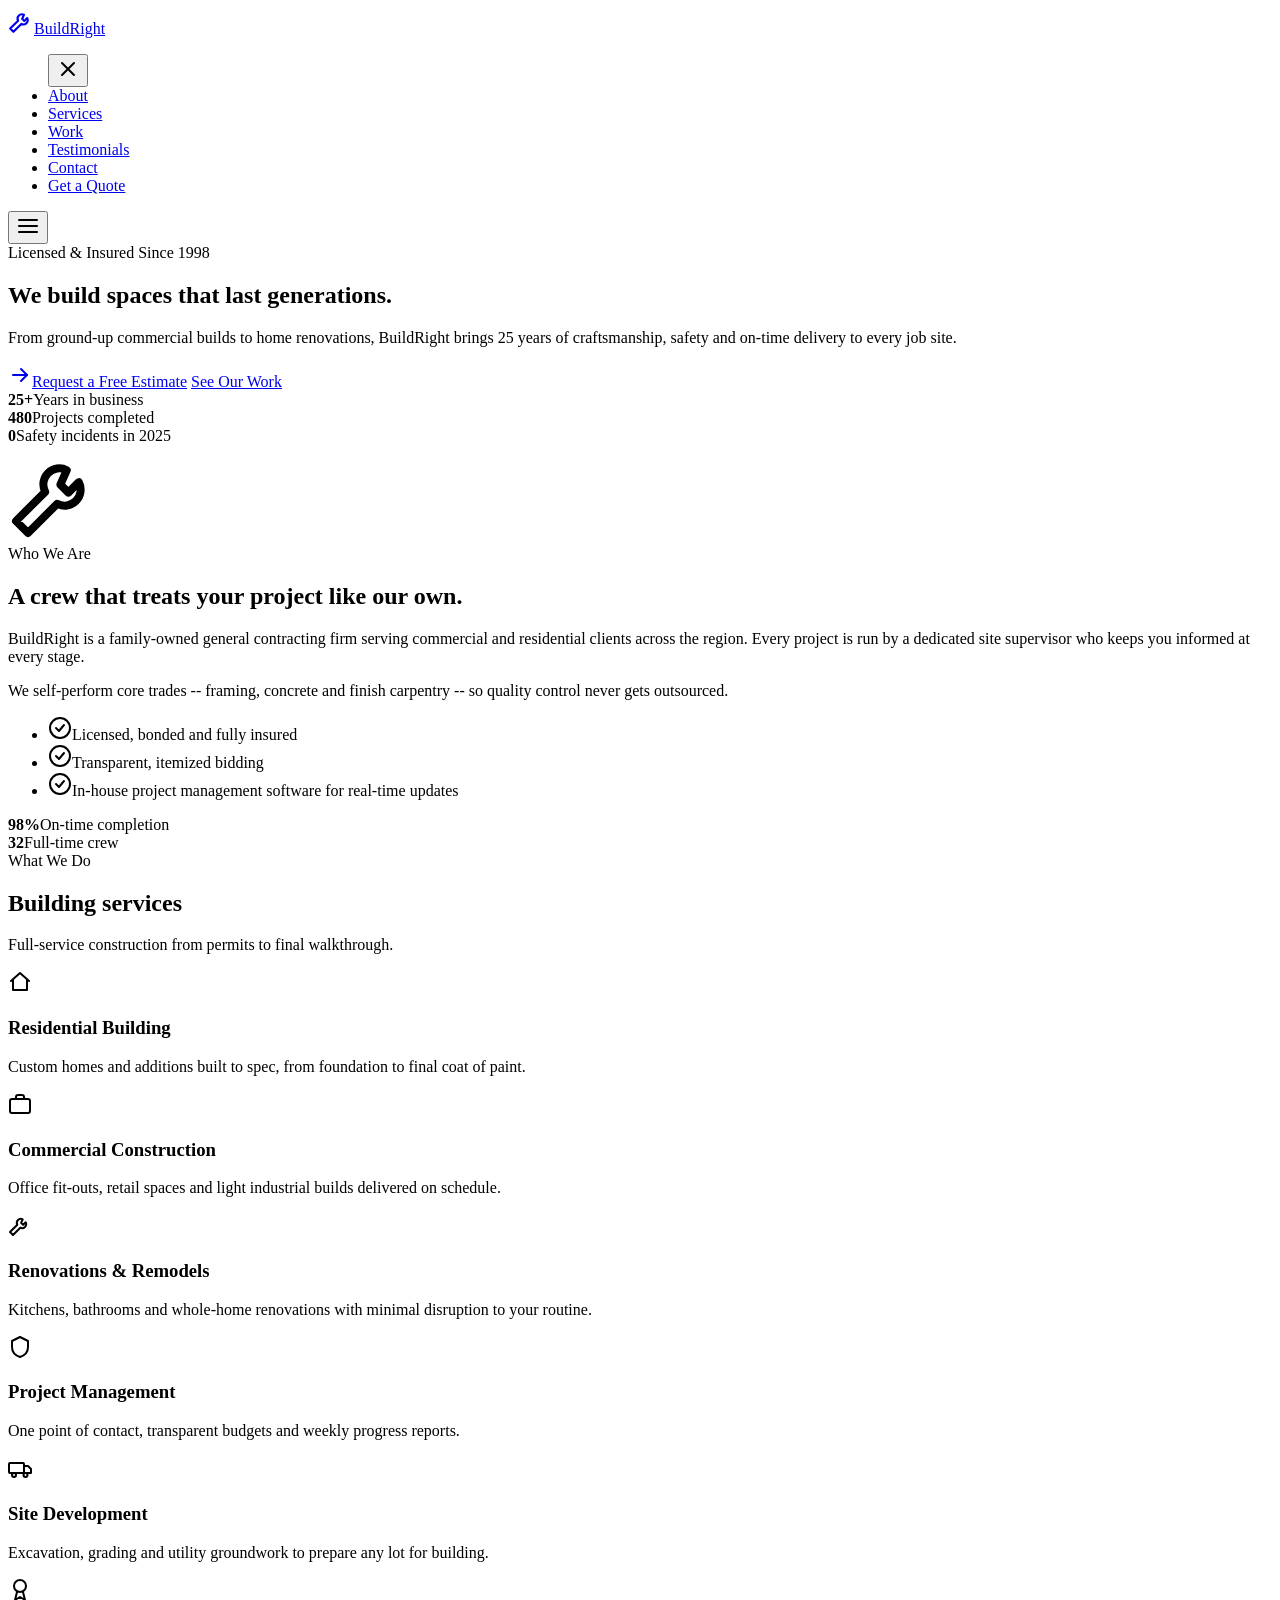
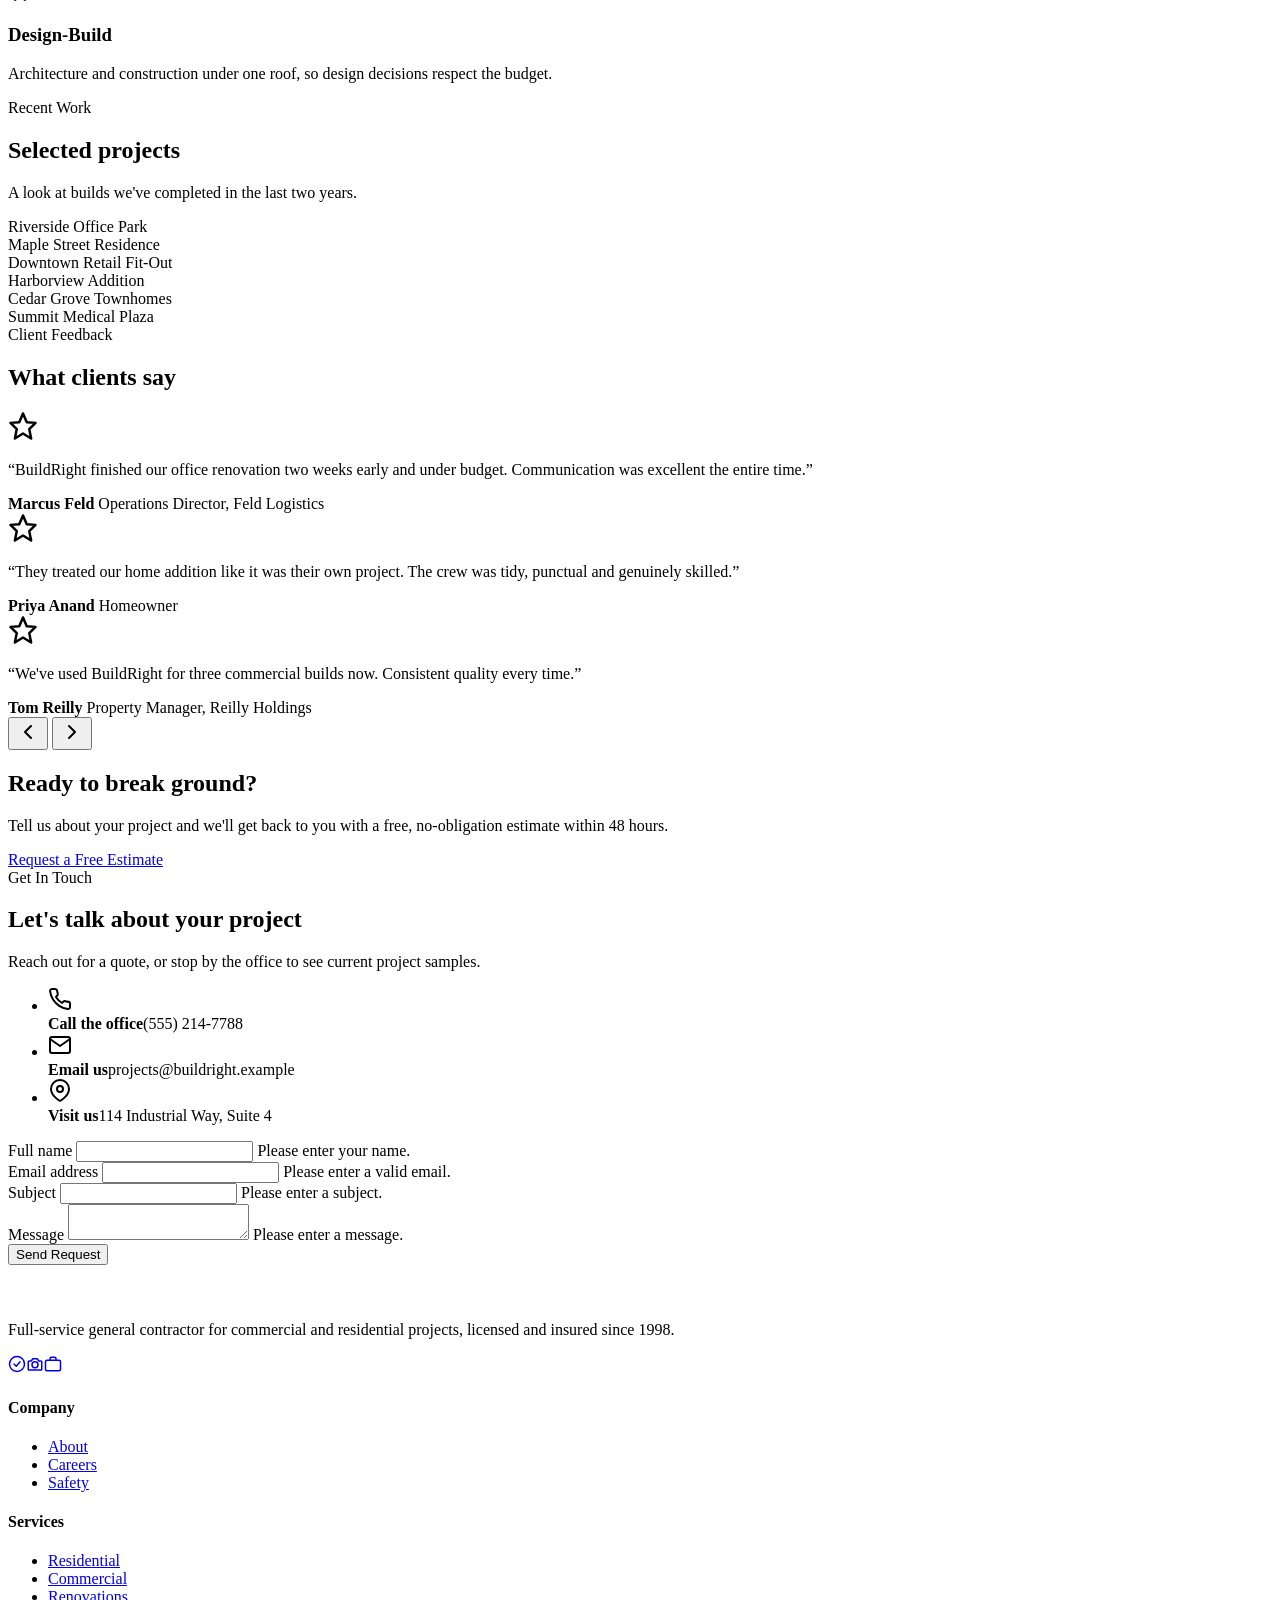
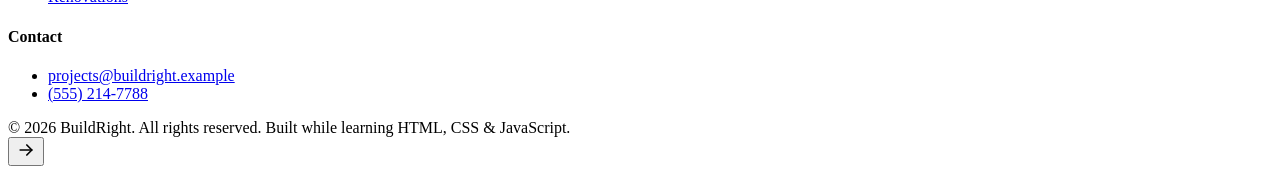
==== index.html @ 92d6da8b "my first commit" ====
<!DOCTYPE html>
<html lang="en">
<head>
<meta charset="UTF-8">
<meta name="viewport" content="width=device-width, initial-scale=1.0">
<title>BuildRight Construction -- Commercial & Residential Builders</title>
<meta name="description" content="BuildRight Construction delivers commercial, residential and renovation projects on time and on budget.">
<!-- The stylesheet is a separate file, linked here: -->
<link rel="stylesheet" href="css/style.css">
</head>
<body>

  <header class="site-header">
    <div class="container">
      <a href="#top" class="brand"><span class="brand-mark"><svg width="26" height="26" viewBox="0 0 24 24" fill="none" stroke="currentColor" stroke-width="2" stroke-linecap="round" stroke-linejoin="round"><path d="M14.7 6.3a4 4 0 00-5.4 5.4L2 19l3 3 7.3-7.3a4 4 0 005.4-5.4l-2.6 2.6-2-2z"></path></svg></span>BuildRight</a>
      <nav>
        <ul class="nav-links">
          <button class="nav-close" aria-label="Close menu"><svg width="24" height="24" viewBox="0 0 24 24" fill="none" stroke="currentColor" stroke-width="2" stroke-linecap="round" stroke-linejoin="round"><path d="M18 6L6 18"></path><path d="M6 6l12 12"></path></svg></button>
          <li><a href="#about">About</a></li><li><a href="#services">Services</a></li><li><a href="#gallery">Work</a></li><li><a href="#testimonials">Testimonials</a></li><li><a href="#contact">Contact</a></li>
          <li><a href="#contact" class="btn btn-primary">Get a Quote</a></li>
        </ul>
      </nav>
      <button class="nav-toggle" aria-label="Open menu"><svg width="24" height="24" viewBox="0 0 24 24" fill="none" stroke="currentColor" stroke-width="2" stroke-linecap="round" stroke-linejoin="round"><path d="M3 6h18"></path><path d="M3 12h18"></path><path d="M3 18h18"></path></svg></button>
    </div>
  </header>
  <section class="hero" id="top">
    <div class="container">
      <div class="hero-content reveal in-view">
        <span class="eyebrow">Licensed & Insured Since 1998</span>
        <h1>We build spaces that last generations.</h1>
        <p>From ground-up commercial builds to home renovations, BuildRight brings 25 years of craftsmanship, safety and on-time delivery to every job site.</p>
        <div class="hero-actions">
          <a href="#contact" class="btn btn-primary"><svg width="24" height="24" viewBox="0 0 24 24" fill="none" stroke="currentColor" stroke-width="2" stroke-linecap="round" stroke-linejoin="round"><path d="M5 12h14"></path><path d="M13 6l6 6-6 6"></path></svg>Request a Free Estimate</a>
          <a href="#services" class="btn btn-outline">See Our Work</a>
        </div>
        <div class="hero-stats"><div><strong>25+</strong><span>Years in business</span></div><div><strong>480</strong><span>Projects completed</span></div><div><strong>0</strong><span>Safety incidents in 2025</span></div></div>
      </div>
      <div class="hero-visual reveal in-view"><svg width="96" height="96" viewBox="0 0 24 24" fill="none" stroke="currentColor" stroke-width="2" stroke-linecap="round" stroke-linejoin="round"><path d="M14.7 6.3a4 4 0 00-5.4 5.4L2 19l3 3 7.3-7.3a4 4 0 005.4-5.4l-2.6 2.6-2-2z"></path></svg></div>
    </div>
  </section>
  <section class="about" id="about">
    <div class="container">
      <div class="about-visual reveal"><div></div><div></div><div></div><div></div></div>
      <div class="about-text reveal">
        <span class="eyebrow">Who We Are</span>
        <h2>A crew that treats your project like our own.</h2>
        <p>BuildRight is a family-owned general contracting firm serving commercial and residential clients across the region. Every project is run by a dedicated site supervisor who keeps you informed at every stage.</p>
        <p>We self-perform core trades -- framing, concrete and finish carpentry -- so quality control never gets outsourced.</p>
        <ul class="about-list"><li><svg width="24" height="24" viewBox="0 0 24 24" fill="none" stroke="currentColor" stroke-width="2" stroke-linecap="round" stroke-linejoin="round"><circle cx="12" cy="12" r="10"></circle><path d="M8 12l3 3 5-6"></path></svg><span>Licensed, bonded and fully insured</span></li><li><svg width="24" height="24" viewBox="0 0 24 24" fill="none" stroke="currentColor" stroke-width="2" stroke-linecap="round" stroke-linejoin="round"><circle cx="12" cy="12" r="10"></circle><path d="M8 12l3 3 5-6"></path></svg><span>Transparent, itemized bidding</span></li><li><svg width="24" height="24" viewBox="0 0 24 24" fill="none" stroke="currentColor" stroke-width="2" stroke-linecap="round" stroke-linejoin="round"><circle cx="12" cy="12" r="10"></circle><path d="M8 12l3 3 5-6"></path></svg><span>In-house project management software for real-time updates</span></li></ul>
        <div class="stat-row"><div><strong>98%</strong><span>On-time completion</span></div><div><strong>32</strong><span>Full-time crew</span></div></div>
      </div>
    </div>
  </section>
  <section class="services" id="services">
    <div class="container">
      <div class="section-head reveal">
        <span class="eyebrow">What We Do</span>
        <h2>Building services</h2>
        <p>Full-service construction from permits to final walkthrough.</p>
      </div>
      <div class="grid-3">
        <div class="card reveal">
          <div class="card-icon"><svg width="24" height="24" viewBox="0 0 24 24" fill="none" stroke="currentColor" stroke-width="2" stroke-linecap="round" stroke-linejoin="round"><path d="M3 11l9-8 9 8"></path><path d="M5 10v10h14V10"></path></svg></div>
          <h3>Residential Building</h3>
          <p>Custom homes and additions built to spec, from foundation to final coat of paint.</p>
        </div>
        <div class="card reveal">
          <div class="card-icon"><svg width="24" height="24" viewBox="0 0 24 24" fill="none" stroke="currentColor" stroke-width="2" stroke-linecap="round" stroke-linejoin="round"><rect x="2" y="7" width="20" height="14" rx="2"></rect><path d="M8 7V5a2 2 0 012-2h4a2 2 0 012 2v2"></path></svg></div>
          <h3>Commercial Construction</h3>
          <p>Office fit-outs, retail spaces and light industrial builds delivered on schedule.</p>
        </div>
        <div class="card reveal">
          <div class="card-icon"><svg width="24" height="24" viewBox="0 0 24 24" fill="none" stroke="currentColor" stroke-width="2" stroke-linecap="round" stroke-linejoin="round"><path d="M14.7 6.3a4 4 0 00-5.4 5.4L2 19l3 3 7.3-7.3a4 4 0 005.4-5.4l-2.6 2.6-2-2z"></path></svg></div>
          <h3>Renovations & Remodels</h3>
          <p>Kitchens, bathrooms and whole-home renovations with minimal disruption to your routine.</p>
        </div>
        <div class="card reveal">
          <div class="card-icon"><svg width="24" height="24" viewBox="0 0 24 24" fill="none" stroke="currentColor" stroke-width="2" stroke-linecap="round" stroke-linejoin="round"><path d="M12 2l8 4v6c0 5-3.5 8.5-8 10-4.5-1.5-8-5-8-10V6l8-4z"></path></svg></div>
          <h3>Project Management</h3>
          <p>One point of contact, transparent budgets and weekly progress reports.</p>
        </div>
        <div class="card reveal">
          <div class="card-icon"><svg width="24" height="24" viewBox="0 0 24 24" fill="none" stroke="currentColor" stroke-width="2" stroke-linecap="round" stroke-linejoin="round"><rect x="1" y="7" width="15" height="10" rx="1"></rect><path d="M16 10h4l3 3v4h-7z"></path><circle cx="6" cy="19" r="2"></circle><circle cx="17.5" cy="19" r="2"></circle></svg></div>
          <h3>Site Development</h3>
          <p>Excavation, grading and utility groundwork to prepare any lot for building.</p>
        </div>
        <div class="card reveal">
          <div class="card-icon"><svg width="24" height="24" viewBox="0 0 24 24" fill="none" stroke="currentColor" stroke-width="2" stroke-linecap="round" stroke-linejoin="round"><circle cx="12" cy="8" r="6"></circle><path d="M9 14l-2 8 5-3 5 3-2-8"></path></svg></div>
          <h3>Design-Build</h3>
          <p>Architecture and construction under one roof, so design decisions respect the budget.</p>
        </div></div>
    </div>
  </section>
  <section class="gallery" id="gallery">
    <div class="container">
      <div class="section-head reveal">
        <span class="eyebrow">Recent Work</span>
        <h2>Selected projects</h2>
        <p>A look at builds we've completed in the last two years.</p>
      </div>
      <div class="gallery-grid"><div class="gallery-item reveal"><span>Riverside Office Park</span></div><div class="gallery-item reveal"><span>Maple Street Residence</span></div><div class="gallery-item reveal"><span>Downtown Retail Fit-Out</span></div><div class="gallery-item reveal"><span>Harborview Addition</span></div><div class="gallery-item reveal"><span>Cedar Grove Townhomes</span></div><div class="gallery-item reveal"><span>Summit Medical Plaza</span></div></div>
    </div>
  </section>
  <section class="testimonials" id="testimonials">
    <div class="container">
      <div class="section-head reveal">
        <span class="eyebrow">Client Feedback</span>
        <h2>What clients say</h2>
        <p></p>
      </div>
      <div class="slider reveal">
        <div class="slider-track">
        <div class="slide active">
          <svg width="30" height="30" viewBox="0 0 24 24" fill="none" stroke="currentColor" stroke-width="2" stroke-linecap="round" stroke-linejoin="round"><polygon points="12 2 15 9 22 9.5 17 14.5 18.5 22 12 18 5.5 22 7 14.5 2 9.5 9 9 12 2"></polygon></svg>
          <p>&ldquo;BuildRight finished our office renovation two weeks early and under budget. Communication was excellent the entire time.&rdquo;</p>
          <strong>Marcus Feld</strong>
          <span>Operations Director, Feld Logistics</span>
        </div>
        <div class="slide">
          <svg width="30" height="30" viewBox="0 0 24 24" fill="none" stroke="currentColor" stroke-width="2" stroke-linecap="round" stroke-linejoin="round"><polygon points="12 2 15 9 22 9.5 17 14.5 18.5 22 12 18 5.5 22 7 14.5 2 9.5 9 9 12 2"></polygon></svg>
          <p>&ldquo;They treated our home addition like it was their own project. The crew was tidy, punctual and genuinely skilled.&rdquo;</p>
          <strong>Priya Anand</strong>
          <span>Homeowner</span>
        </div>
        <div class="slide">
          <svg width="30" height="30" viewBox="0 0 24 24" fill="none" stroke="currentColor" stroke-width="2" stroke-linecap="round" stroke-linejoin="round"><polygon points="12 2 15 9 22 9.5 17 14.5 18.5 22 12 18 5.5 22 7 14.5 2 9.5 9 9 12 2"></polygon></svg>
          <p>&ldquo;We've used BuildRight for three commercial builds now. Consistent quality every time.&rdquo;</p>
          <strong>Tom Reilly</strong>
          <span>Property Manager, Reilly Holdings</span>
        </div></div>
        <div class="slider-controls">
          <button class="slider-prev" aria-label="Previous testimonial"><svg width="24" height="24" viewBox="0 0 24 24" fill="none" stroke="currentColor" stroke-width="2" stroke-linecap="round" stroke-linejoin="round"><path d="M15 18l-6-6 6-6"></path></svg></button>
          <button class="slider-next" aria-label="Next testimonial"><svg width="24" height="24" viewBox="0 0 24 24" fill="none" stroke="currentColor" stroke-width="2" stroke-linecap="round" stroke-linejoin="round"><path d="M9 18l6-6-6-6"></path></svg></button>
        </div>
        <div class="slider-dots"><span class="active"></span><span class=""></span><span class=""></span></div>
      </div>
    </div>
  </section>
  <section>
    <div class="cta-banner reveal">
      <h2>Ready to break ground?</h2>
      <p>Tell us about your project and we'll get back to you with a free, no-obligation estimate within 48 hours.</p>
      <a href="#contact" class="btn btn-light">Request a Free Estimate</a>
    </div>
  </section>
  <section class="contact" id="contact">
    <div class="container">
      <div class="contact-info reveal">
        <span class="eyebrow">Get In Touch</span>
        <h2>Let's talk about your project</h2>
        <p>Reach out for a quote, or stop by the office to see current project samples.</p>
        <ul class="contact-info-list">
        <li><div class="card-icon"><svg width="24" height="24" viewBox="0 0 24 24" fill="none" stroke="currentColor" stroke-width="2" stroke-linecap="round" stroke-linejoin="round"><path d="M22 16.9v3a2 2 0 01-2.2 2 19.8 19.8 0 01-8.6-3.1 19.5 19.5 0 01-6-6A19.8 19.8 0 012.1 4.2 2 2 0 014.1 2h3a2 2 0 012 1.7c.1.9.3 1.8.6 2.7a2 2 0 01-.4 2.1L8 9.9a16 16 0 006 6l1.5-1.3a2 2 0 012.1-.4c.9.3 1.8.5 2.7.6a2 2 0 011.7 2.1z"></path></svg></div><div><strong>Call the office</strong><span>(555) 214-7788</span></div></li>
        <li><div class="card-icon"><svg width="24" height="24" viewBox="0 0 24 24" fill="none" stroke="currentColor" stroke-width="2" stroke-linecap="round" stroke-linejoin="round"><rect x="2" y="4" width="20" height="16" rx="2"></rect><path d="M22 6l-10 7L2 6"></path></svg></div><div><strong>Email us</strong><span>projects@buildright.example</span></div></li>
        <li><div class="card-icon"><svg width="24" height="24" viewBox="0 0 24 24" fill="none" stroke="currentColor" stroke-width="2" stroke-linecap="round" stroke-linejoin="round"><path d="M21 10c0 7-9 12-9 12s-9-5-9-12a9 9 0 1118 0z"></path><circle cx="12" cy="10" r="3"></circle></svg></div><div><strong>Visit us</strong><span>114 Industrial Way, Suite 4</span></div></li></ul>
      </div>
      <form class="contact-form reveal" novalidate>
        <div class="form-grid">
          <div class="form-row">
            <div class="field">
              <label for="name">Full name</label>
              <input type="text" id="name" name="name" required>
              <span class="error-msg">Please enter your name.</span>
            </div>
            <div class="field">
              <label for="email">Email address</label>
              <input type="email" id="email" name="email" required>
              <span class="error-msg">Please enter a valid email.</span>
            </div>
          </div>
          <div class="field">
            <label for="subject">Subject</label>
            <input type="text" id="subject" name="subject" required>
            <span class="error-msg">Please enter a subject.</span>
          </div>
          <div class="field">
            <label for="message">Message</label>
            <textarea id="message" name="message" required></textarea>
            <span class="error-msg">Please enter a message.</span>
          </div>
          <button type="submit" class="btn btn-primary">Send Request</button>
          <p class="form-status" role="status"></p>
        </div>
      </form>
    </div>
  </section>
  <footer>
    <div class="container">
      <div class="footer-grid">
        <div>
          <a href="#top" class="brand" style="color:#fff;margin-bottom:14px;display:flex"><svg width="24" height="24" viewBox="0 0 24 24" fill="none" stroke="currentColor" stroke-width="2" stroke-linecap="round" stroke-linejoin="round"><path d="M14.7 6.3a4 4 0 00-5.4 5.4L2 19l3 3 7.3-7.3a4 4 0 005.4-5.4l-2.6 2.6-2-2z"></path></svg>&nbsp;BuildRight</a>
          <p>Full-service general contractor for commercial and residential projects, licensed and insured since 1998.</p>
          <div class="social-row"><a href="#" aria-label="Facebook"><svg width="18" height="18" viewBox="0 0 24 24" fill="none" stroke="currentColor" stroke-width="2" stroke-linecap="round" stroke-linejoin="round"><circle cx="12" cy="12" r="10"></circle><path d="M8 12l3 3 5-6"></path></svg></a><a href="#" aria-label="Instagram"><svg width="18" height="18" viewBox="0 0 24 24" fill="none" stroke="currentColor" stroke-width="2" stroke-linecap="round" stroke-linejoin="round"><path d="M4 8h3l2-3h6l2 3h3a1 1 0 011 1v10a1 1 0 01-1 1H4a1 1 0 01-1-1V9a1 1 0 011-1z"></path><circle cx="12" cy="13" r="4"></circle></svg></a><a href="#" aria-label="LinkedIn"><svg width="18" height="18" viewBox="0 0 24 24" fill="none" stroke="currentColor" stroke-width="2" stroke-linecap="round" stroke-linejoin="round"><rect x="2" y="7" width="20" height="14" rx="2"></rect><path d="M8 7V5a2 2 0 012-2h4a2 2 0 012 2v2"></path></svg></a></div>
        </div>
        
      <div>
        <h4>Company</h4>
        <ul><li><a href="#">About</a></li><li><a href="#">Careers</a></li><li><a href="#">Safety</a></li></ul>
      </div>
      <div>
        <h4>Services</h4>
        <ul><li><a href="#">Residential</a></li><li><a href="#">Commercial</a></li><li><a href="#">Renovations</a></li></ul>
      </div>
      <div>
        <h4>Contact</h4>
        <ul><li><a href="#">projects@buildright.example</a></li><li><a href="#">(555) 214-7788</a></li></ul>
      </div>
      </div>
      <div class="footer-bottom">
        <span>&copy; <span class="current-year">2026</span> BuildRight. All rights reserved.</span>
        <span>Built while learning HTML, CSS &amp; JavaScript.</span>
      </div>
    </div>
  </footer>
  <button class="back-to-top" aria-label="Back to top"><svg width="20" height="20" viewBox="0 0 24 24" fill="none" stroke="currentColor" stroke-width="2" stroke-linecap="round" stroke-linejoin="round"><path d="M5 12h14"></path><path d="M13 6l6 6-6 6"></path></svg></button>

<!-- The script is a separate file too. "defer" = run after HTML parsing. -->
<script src="js/script.js" defer></script>
</body>
</html>
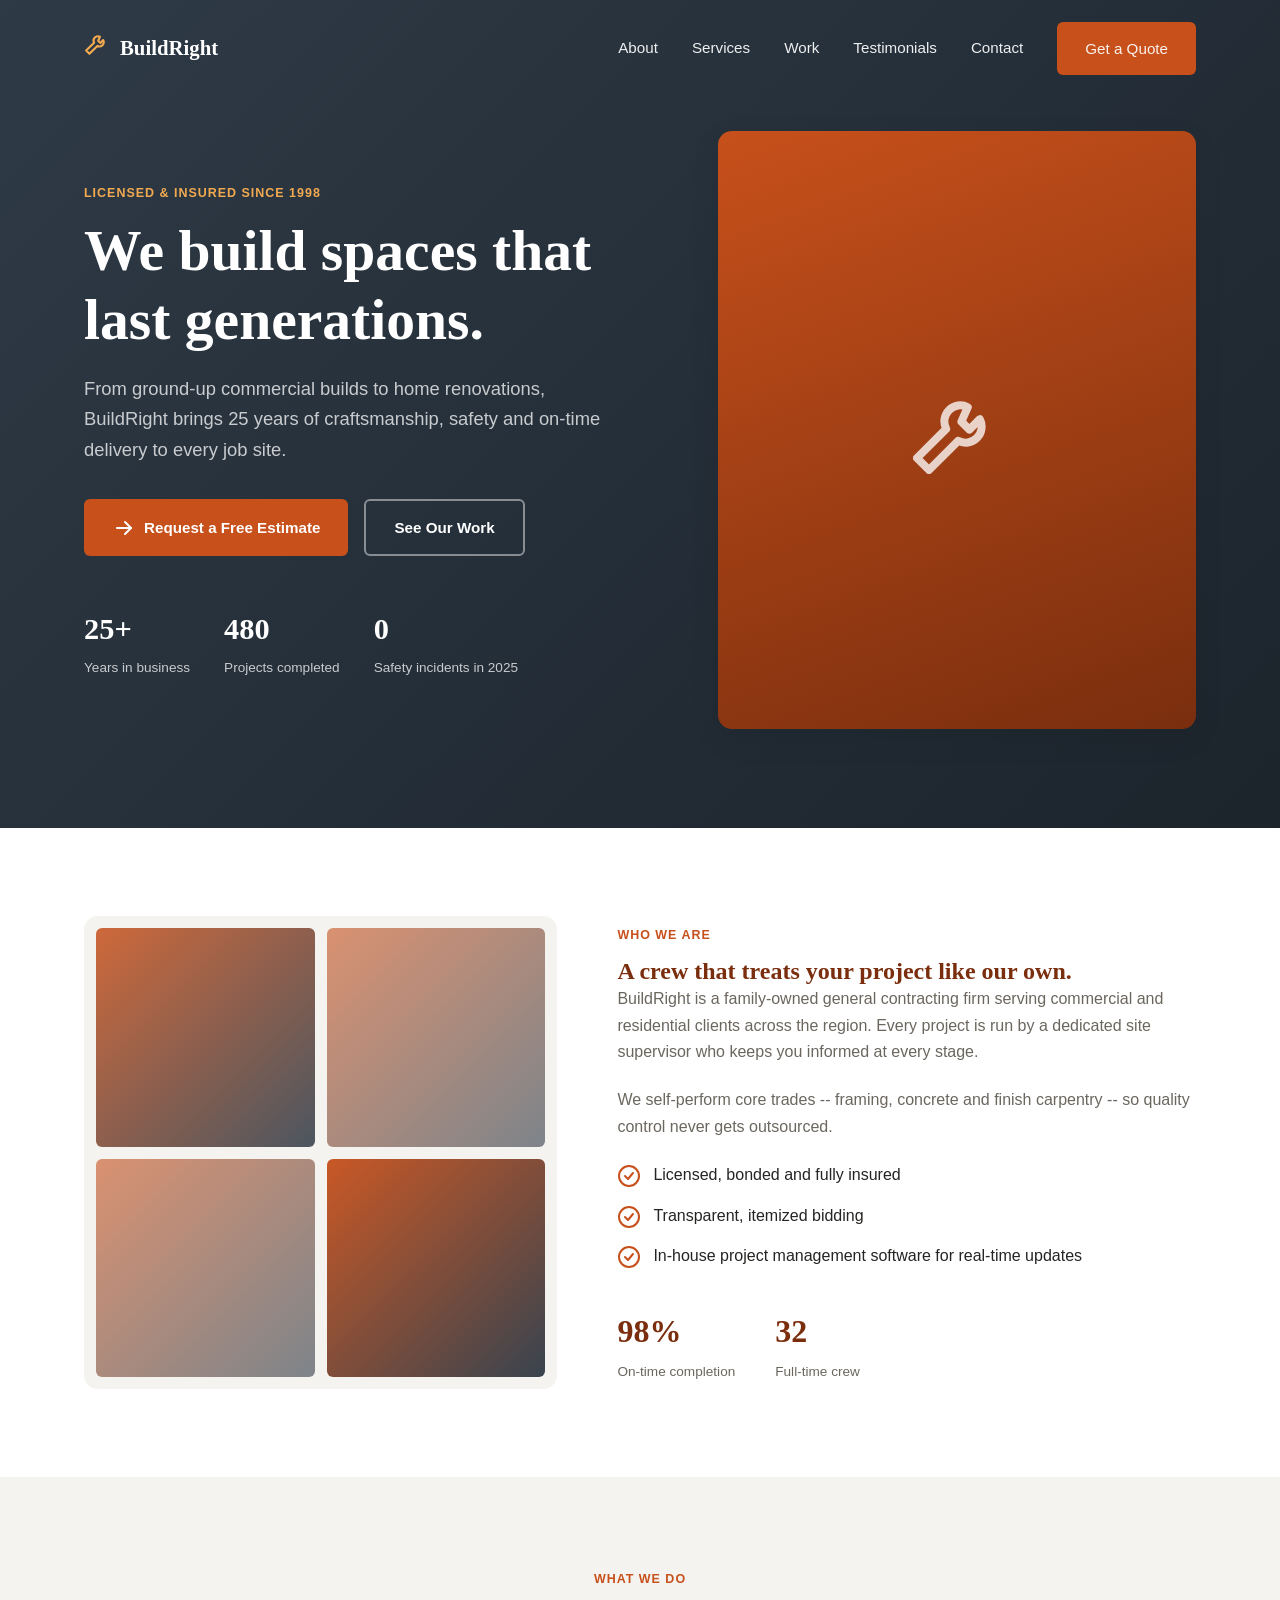
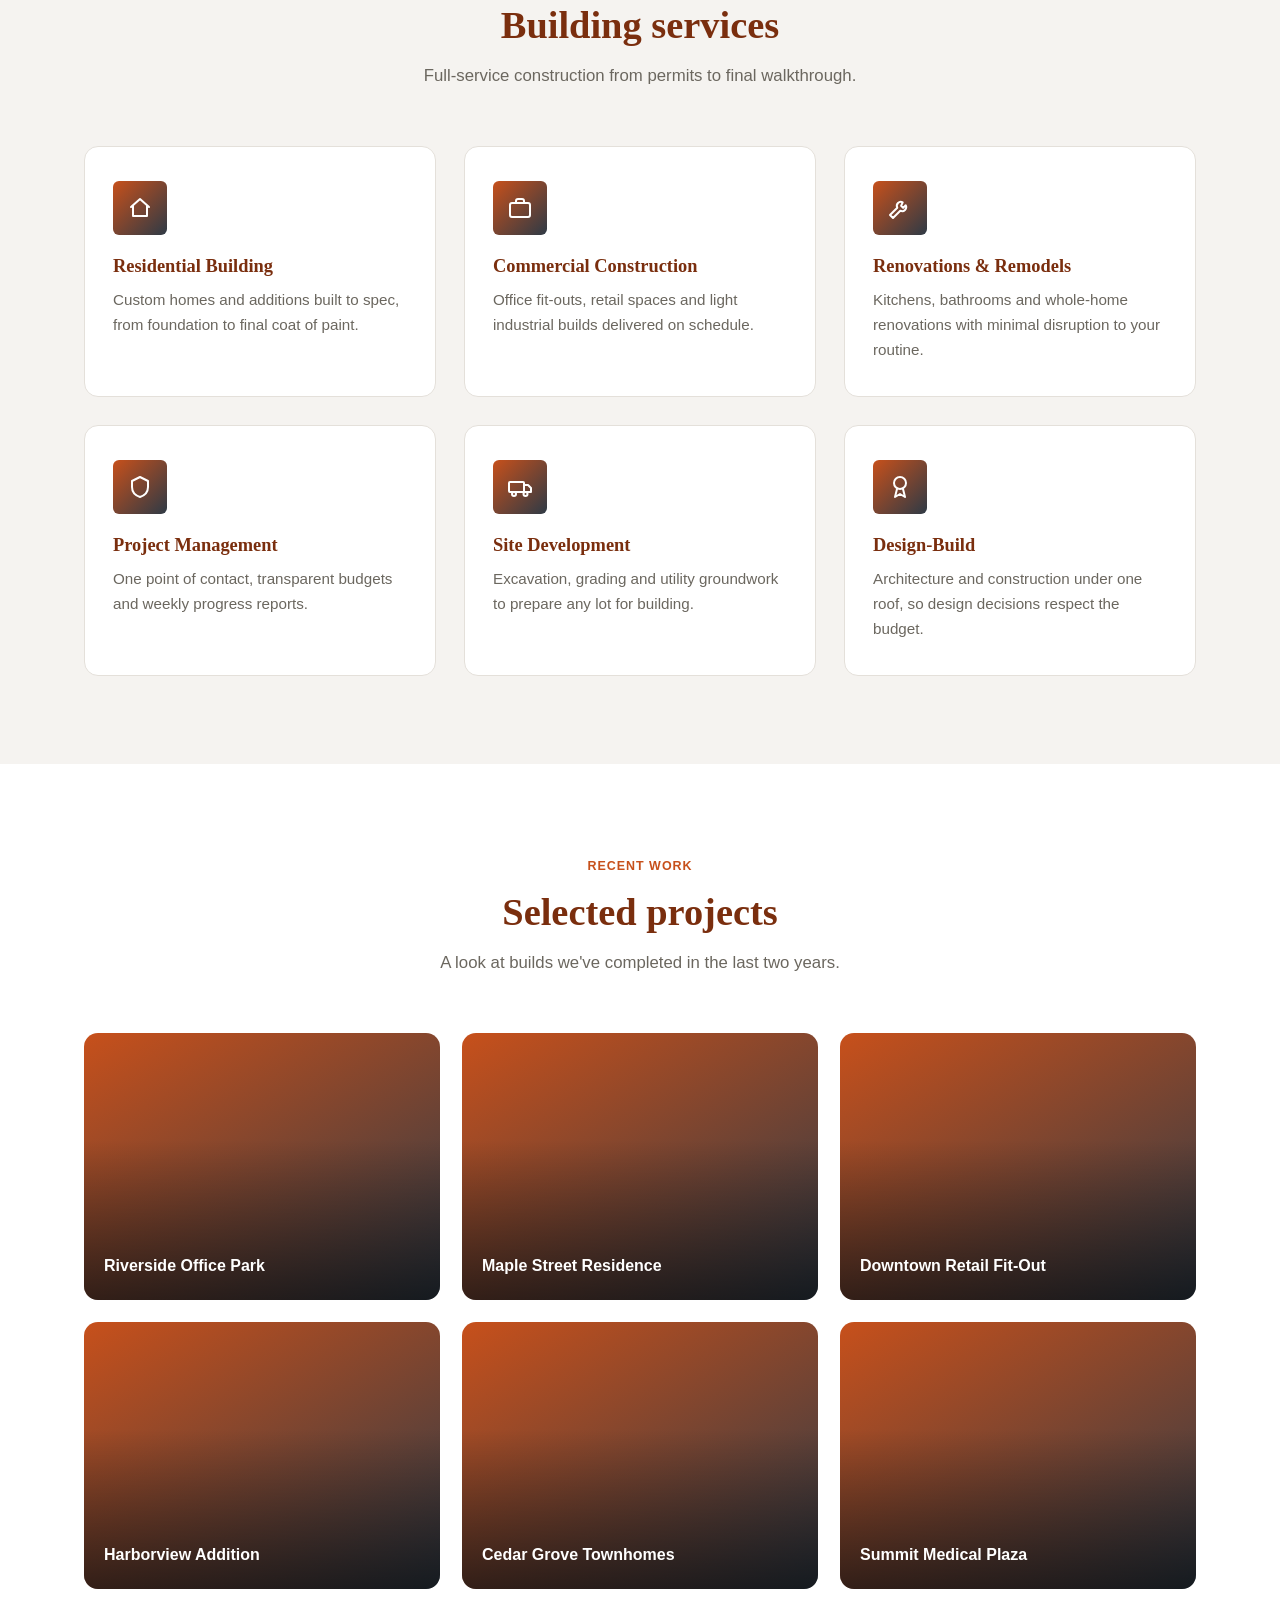
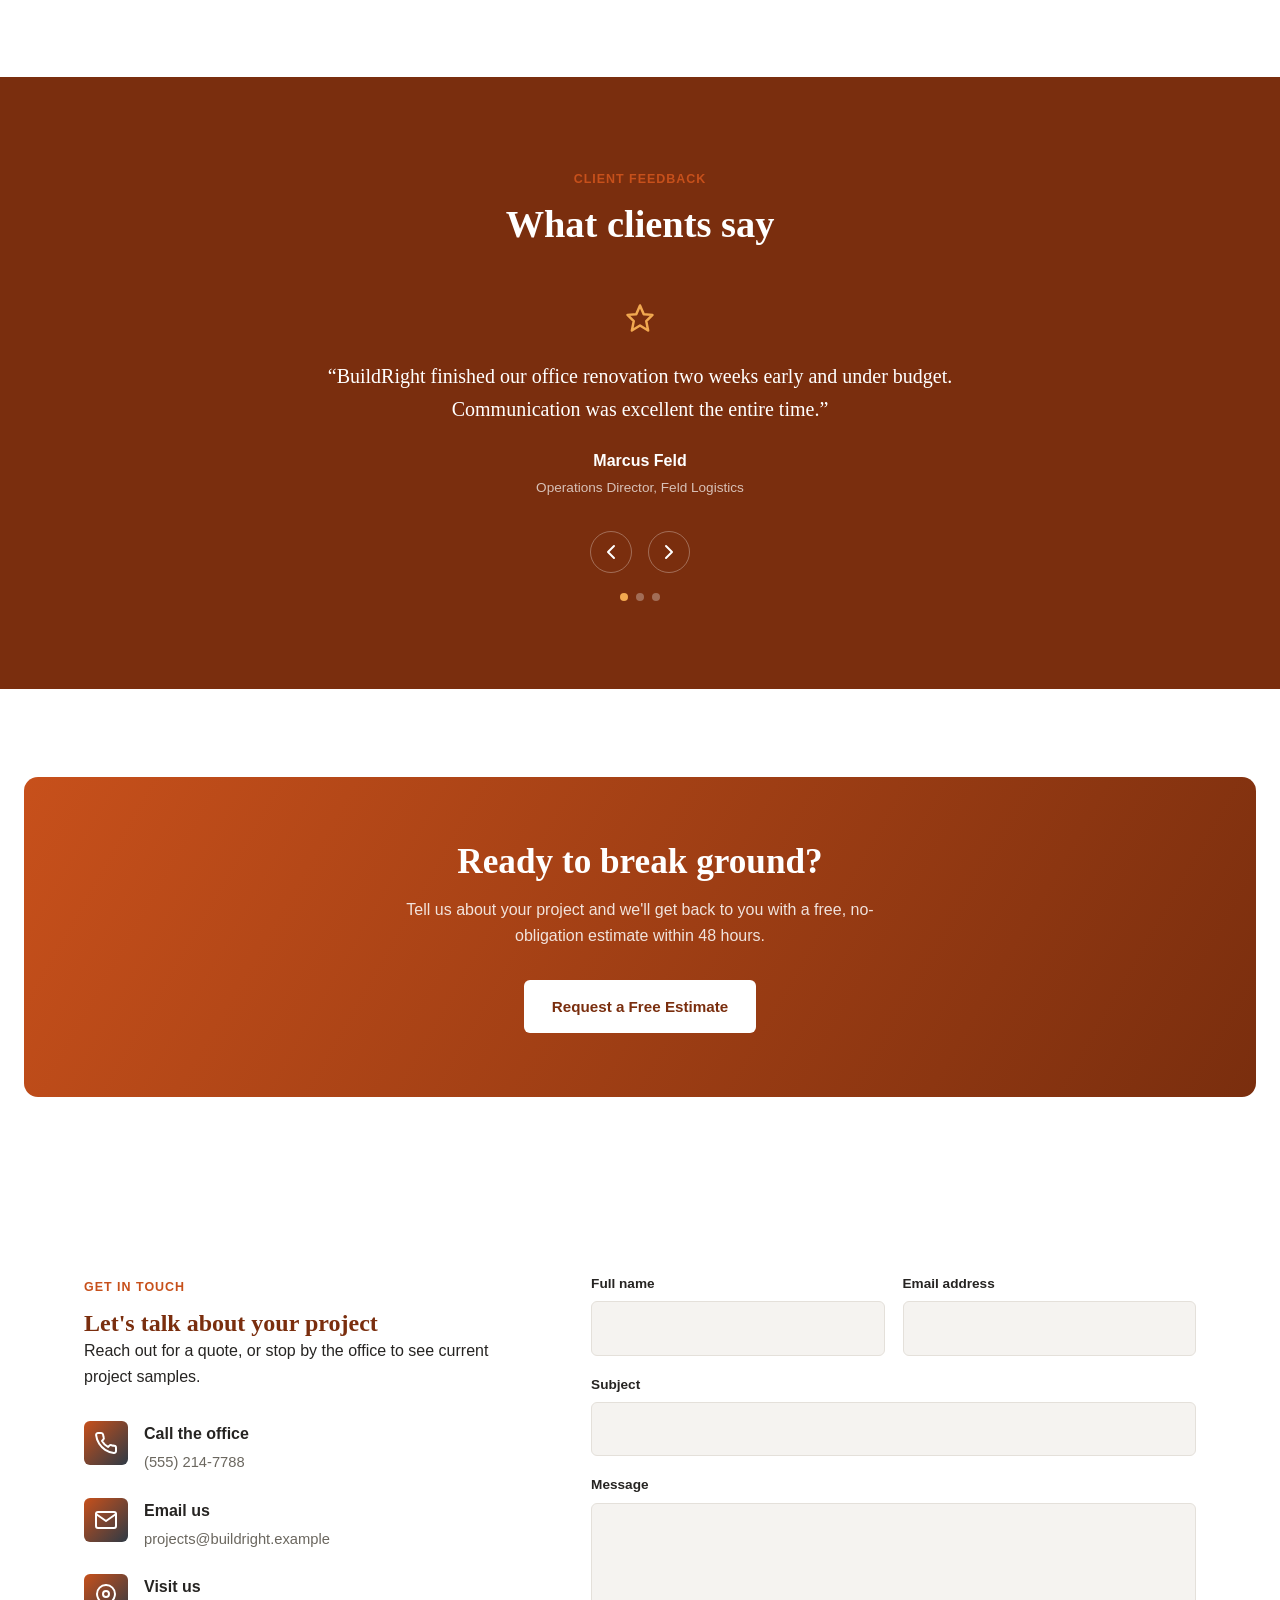
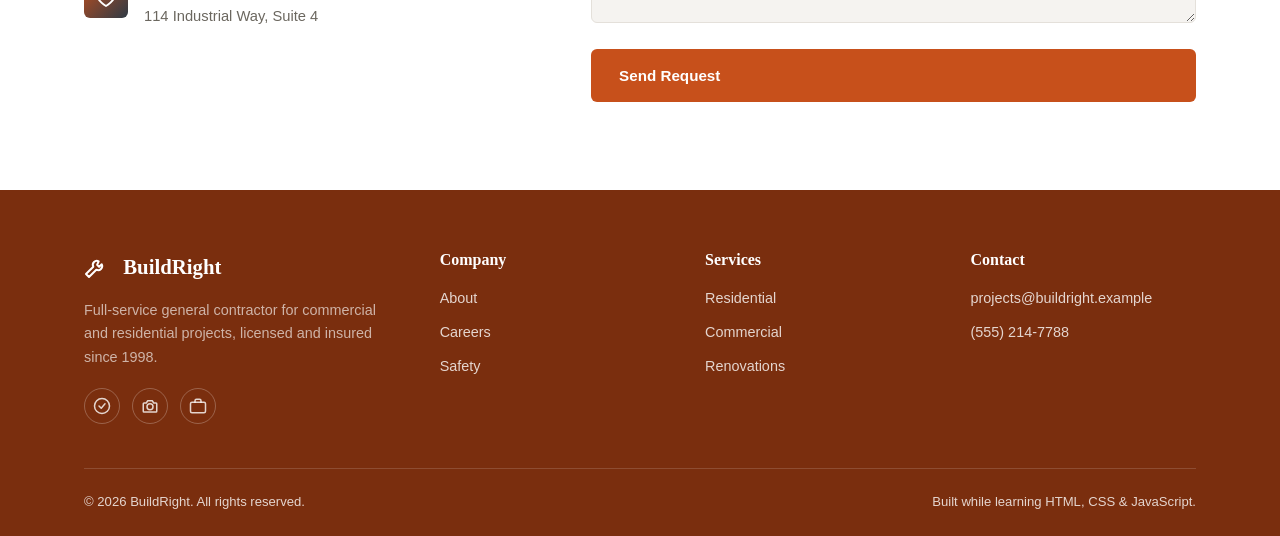
==== commit 80a70fd8: "update my .cssand .js and html files" ====
--- a/index.html
+++ b/index.html
@@ -6,7 +6,7 @@
 <title>BuildRight Construction -- Commercial & Residential Builders</title>
 <meta name="description" content="BuildRight Construction delivers commercial, residential and renovation projects on time and on budget.">
 <!-- The stylesheet is a separate file, linked here: -->
-<link rel="stylesheet" href="css/style.css">
+<link rel="stylesheet" href="style.css">
 </head>
 <body>
 
@@ -215,6 +215,6 @@
   <button class="back-to-top" aria-label="Back to top"><svg width="20" height="20" viewBox="0 0 24 24" fill="none" stroke="currentColor" stroke-width="2" stroke-linecap="round" stroke-linejoin="round"><path d="M5 12h14"></path><path d="M13 6l6 6-6 6"></path></svg></button>
 
 <!-- The script is a separate file too. "defer" = run after HTML parsing. -->
-<script src="js/script.js" defer></script>
+<script src="script.js"></script>
 </body>
 </html>
--- a/style.css
+++ b/style.css
@@ -0,0 +1,321 @@
+/* =========================================================
+   BuildRight Construction -- style.css
+   A single external stylesheet linked from index.html with:
+   <link rel="stylesheet" href="css/style.css">
+   ========================================================= */
+
+/* ---- 1. Design tokens (CSS custom properties) ---- */
+:root {
+  --primary: #C7501B;
+  --primary-dark: #7A2E0E;
+  --secondary: #2E3A46;
+  --accent: #F2A950;
+  --bg: #FFFFFF;
+  --bg-alt: #F5F3F0;
+  --text: #262422;
+  --text-light: #6b675f;
+  --border: #E4E0DA;
+  --radius: 6px;
+  --radius-lg: 14px;
+  --shadow: 0 10px 30px rgba(0,0,0,.08);
+  --heading-font: Georgia, 'Times New Roman', serif;
+  --body-font: -apple-system, 'Segoe UI', Helvetica, Arial, sans-serif;
+  --max-width: 1160px;
+}
+
+/* ---- 2. Reset ---- */
+*, *::before, *::after { box-sizing: border-box; margin: 0; padding: 0; }
+html { scroll-behavior: smooth; }
+body {
+  font-family: var(--body-font);
+  color: var(--text);
+  background: var(--bg);
+  line-height: 1.65;
+  -webkit-font-smoothing: antialiased;
+}
+img { max-width: 100%; display: block; }
+a { color: inherit; text-decoration: none; }
+ul { list-style: none; }
+button { font: inherit; cursor: pointer; border: none; background: none; }
+.container {
+  max-width: var(--max-width);
+  margin: 0 auto;
+  padding: 0 24px;
+}
+section { padding: 88px 0; }
+h1, h2, h3, h4 { font-family: var(--heading-font); font-weight: 700; line-height: 1.2; color: var(--primary-dark); }
+.eyebrow {
+  display: inline-block;
+  color: var(--primary);
+  font-weight: 600;
+  letter-spacing: .08em;
+  text-transform: uppercase;
+  font-size: .78rem;
+  margin-bottom: 12px;
+}
+.section-head { max-width: 640px; margin: 0 auto 56px; text-align: center; }
+.section-head h2 { font-size: clamp(1.8rem, 3vw, 2.5rem); margin-bottom: 14px; }
+.section-head p { color: var(--text-light); font-size: 1.05rem; }
+
+/* ---- 3. Buttons ---- */
+.btn {
+  display: inline-flex;
+  align-items: center;
+  gap: 8px;
+  padding: 14px 28px;
+  border-radius: var(--radius);
+  font-weight: 600;
+  font-size: .95rem;
+  transition: transform .15s ease, box-shadow .15s ease, background .15s ease;
+}
+.btn-primary { background: var(--primary); color: #fff; }
+.btn-primary:hover { background: var(--primary-dark); transform: translateY(-2px); box-shadow: var(--shadow); }
+.btn-outline { border: 2px solid var(--border); color: var(--text); }
+.btn-outline:hover { border-color: var(--primary); color: var(--primary); }
+.btn-light { background: #fff; color: var(--primary-dark); }
+.btn-light:hover { transform: translateY(-2px); box-shadow: var(--shadow); }
+
+/* ---- 4. Header / nav ---- */
+.site-header {
+  position: fixed;
+  top: 0; left: 0; right: 0;
+  z-index: 1000;
+  background: transparent;
+  transition: background .25s ease, box-shadow .25s ease, padding .25s ease;
+  padding: 22px 0;
+}
+.site-header.scrolled {
+  background: rgba(255,255,255,.96);
+  box-shadow: 0 2px 18px rgba(0,0,0,.08);
+  padding: 14px 0;
+  backdrop-filter: blur(6px);
+}
+.site-header .container { display: flex; align-items: center; justify-content: space-between; }
+.brand { display: flex; align-items: center; gap: 10px; font-family: var(--heading-font); font-weight: 700; font-size: 1.3rem; color: #fff; transition: color .25s ease; }
+.brand .brand-mark { color: var(--accent); }
+.nav-links { display: flex; gap: 34px; align-items: center; }
+.nav-links a { font-weight: 500; font-size: .95rem; position: relative; color: rgba(255,255,255,.92); transition: color .25s ease; }
+.nav-links a::after {
+  content: ""; position: absolute; left: 0; bottom: -6px; height: 2px; width: 0;
+  background: var(--accent); transition: width .2s ease;
+}
+.nav-links a:hover::after { width: 100%; }
+.nav-toggle { display: none; background: none; }
+.nav-toggle svg { color: #fff; transition: color .25s ease; }
+.nav-close { display: none; }
+
+/* Once the header has a solid background (scrolled past the hero),
+   switch nav text from light-on-dark to dark-on-light. */
+.site-header.scrolled .brand { color: var(--primary-dark); }
+.site-header.scrolled .nav-links a { color: var(--text); }
+.site-header.scrolled .nav-toggle svg { color: var(--primary-dark); }
+
+@media (max-width: 860px) {
+  .nav-links {
+    position: fixed; top: 0; right: 0; height: 100vh; width: min(320px, 80vw);
+    background: #fff; flex-direction: column; justify-content: center; align-items: flex-start;
+    padding: 40px; gap: 26px; box-shadow: -10px 0 40px rgba(0,0,0,.12);
+    transform: translateX(100%); transition: transform .3s ease;
+  }
+  /* The slide-out panel always has a white background, regardless of
+     scroll position, so its links must always be dark. */
+  .nav-links a, .site-header.scrolled .nav-links a { color: var(--text) !important; }
+  .nav-links.open { transform: translateX(0); }
+  .nav-toggle { display: block; z-index: 1100; }
+  .nav-close { display: block; position: absolute; top: 20px; right: 20px; color: var(--primary-dark); }
+}
+
+/* ---- 5. Hero ---- */
+.hero {
+  min-height: 92vh;
+  display: flex;
+  align-items: center;
+  padding-top: 120px;
+  background: linear-gradient(135deg,#2E3A46,#1c242c);
+  position: relative;
+  overflow: hidden;
+}
+.hero .container { position: relative; z-index: 2; display: grid; grid-template-columns: 1.1fr .9fr; gap: 50px; align-items: center; }
+.hero-content .eyebrow { color: #F2A950; }
+.hero-content h1 { font-size: clamp(2.4rem, 5vw, 3.6rem); color: #ffffff; margin-bottom: 20px; }
+.hero-content p { font-size: 1.15rem; color: rgba(255,255,255,.75); max-width: 520px; margin-bottom: 34px; }
+.hero-actions { display: flex; gap: 16px; flex-wrap: wrap; }
+/* The hero sits on a dark gradient, so its outline button needs light
+   text/border instead of the site's default dark outline-button style. */
+.hero .btn-outline { color: #ffffff; border-color: rgba(255,255,255,.45); }
+.hero .btn-outline:hover { border-color: #fff; color: #fff; background: rgba(255,255,255,.08); }
+.hero-stats { display: flex; gap: 34px; margin-top: 48px; flex-wrap: wrap; }
+.hero-stats div strong { display: block; font-family: var(--heading-font); font-size: 1.9rem; color: #ffffff; }
+.hero-stats div span { color: rgba(255,255,255,.75); font-size: .85rem; }
+.hero-visual {
+  aspect-ratio: 4/5; border-radius: var(--radius-lg);
+  background: linear-gradient(160deg,#C7501B,#7A2E0E);
+  display: flex; align-items: center; justify-content: center;
+  color: rgba(255,255,255,.85);
+  position: relative;
+  box-shadow: var(--shadow);
+}
+.hero-visual svg { width: 96px; height: 96px; opacity: .9; }
+@media (max-width: 860px) {
+  .hero .container { grid-template-columns: 1fr; text-align: center; }
+  .hero-content p { margin-left: auto; margin-right: auto; }
+  .hero-actions, .hero-stats { justify-content: center; }
+  .hero-visual { max-width: 380px; margin: 0 auto; }
+}
+
+/* ---- 6. About ---- */
+.about .container { display: grid; grid-template-columns: .9fr 1.1fr; gap: 60px; align-items: center; }
+.about-visual {
+  border-radius: var(--radius-lg);
+  aspect-ratio: 1/1;
+  background: var(--bg-alt);
+  display: grid; grid-template-columns: 1fr 1fr; gap: 12px; padding: 12px;
+}
+.about-visual div {
+  border-radius: var(--radius);
+  background: linear-gradient(135deg, var(--primary), var(--secondary));
+  opacity: .85;
+}
+.about-visual div:nth-child(2) { opacity: .6; }
+.about-visual div:nth-child(3) { opacity: .6; }
+.about-visual div:nth-child(4) { opacity: .95; }
+.about-text p { color: var(--text-light); margin-bottom: 22px; }
+.about-list { display: grid; gap: 14px; margin-bottom: 30px; }
+.about-list li { display: flex; align-items: flex-start; gap: 12px; font-weight: 500; }
+.about-list li svg { color: var(--primary); flex-shrink: 0; margin-top: 2px; }
+.stat-row { display: flex; gap: 40px; margin-top: 36px; flex-wrap: wrap; }
+.stat-row div strong { font-family: var(--heading-font); font-size: 2rem; color: var(--primary-dark); display: block; }
+.stat-row div span { color: var(--text-light); font-size: .85rem; }
+@media (max-width: 860px) { .about .container { grid-template-columns: 1fr; } }
+
+/* ---- 7. Services / cards grid ---- */
+.services { background: var(--bg-alt); }
+.grid-3 { display: grid; grid-template-columns: repeat(3, 1fr); gap: 28px; }
+.card {
+  background: #fff;
+  padding: 34px 28px;
+  border-radius: var(--radius-lg);
+  border: 1px solid var(--border);
+  transition: transform .2s ease, box-shadow .2s ease;
+}
+.card:hover { transform: translateY(-6px); box-shadow: var(--shadow); }
+.card-icon {
+  width: 54px; height: 54px; border-radius: var(--radius);
+  background: linear-gradient(135deg, var(--primary), var(--secondary));
+  color: #fff; display: flex; align-items: center; justify-content: center;
+  margin-bottom: 20px;
+}
+.card h3 { font-size: 1.15rem; margin-bottom: 10px; }
+.card p { color: var(--text-light); font-size: .95rem; }
+@media (max-width: 860px) { .grid-3 { grid-template-columns: 1fr; } }
+@media (min-width: 861px) and (max-width: 1080px) { .grid-3 { grid-template-columns: repeat(2, 1fr); } }
+
+/* ---- 8. Gallery ---- */
+.gallery-grid { display: grid; grid-template-columns: repeat(3, 1fr); gap: 22px; }
+.gallery-item {
+  aspect-ratio: 4/3; border-radius: var(--radius-lg); position: relative; overflow: hidden;
+  display: flex; align-items: flex-end; padding: 20px;
+  background: linear-gradient(150deg, var(--primary), var(--secondary));
+  color: #fff;
+}
+.gallery-item::before {
+  content: ""; position: absolute; inset: 0;
+  background: linear-gradient(0deg, rgba(0,0,0,.55), transparent 60%);
+}
+.gallery-item span { position: relative; font-weight: 600; }
+@media (max-width: 860px) { .gallery-grid { grid-template-columns: 1fr 1fr; } }
+@media (max-width: 560px) { .gallery-grid { grid-template-columns: 1fr; } }
+
+/* ---- 9. Testimonials (JS-driven slider) ---- */
+.testimonials { background: var(--primary-dark); color: #fff; }
+.testimonials .section-head h2, .testimonials .section-head p { color: #fff; }
+.testimonials .section-head p { opacity: .75; }
+.slider { max-width: 720px; margin: 0 auto; position: relative; text-align: center; min-height: 220px; }
+.slide { display: none; }
+.slide.active { display: block; animation: fade .4s ease; }
+@keyframes fade { from { opacity: 0; transform: translateY(8px);} to { opacity: 1; transform: translateY(0);} }
+.slide svg { color: var(--accent); margin-bottom: 18px; }
+.slide p { font-size: 1.25rem; margin-bottom: 22px; font-family: var(--heading-font); }
+.slide strong { display: block; }
+.slide span { opacity: .7; font-size: .85rem; }
+.slider-controls { display: flex; justify-content: center; gap: 16px; margin-top: 30px; }
+.slider-controls button {
+  width: 42px; height: 42px; border-radius: 50%; border: 1px solid rgba(255,255,255,.3);
+  color: #fff; display: flex; align-items: center; justify-content: center; transition: background .2s ease;
+}
+.slider-controls button:hover { background: rgba(255,255,255,.12); }
+.slider-dots { display: flex; justify-content: center; gap: 8px; margin-top: 20px; }
+.slider-dots span { width: 8px; height: 8px; border-radius: 50%; background: rgba(255,255,255,.3); transition: background .2s ease; }
+.slider-dots span.active { background: var(--accent); }
+
+/* ---- 10. CTA banner ---- */
+.cta-banner {
+  background: linear-gradient(120deg, var(--primary), var(--primary-dark));
+  color: #fff; text-align: center; border-radius: var(--radius-lg);
+  padding: 64px 32px; margin: 0 24px;
+}
+.cta-banner h2 { color: #fff; font-size: clamp(1.6rem, 3vw, 2.2rem); margin-bottom: 14px; }
+.cta-banner p { opacity: .85; max-width: 520px; margin: 0 auto 30px; }
+
+/* ---- 11. Contact ---- */
+.contact .container { display: grid; grid-template-columns: .85fr 1.15fr; gap: 60px; }
+.contact-info-list { display: grid; gap: 22px; margin-top: 30px; }
+.contact-info-list li { display: flex; gap: 16px; align-items: flex-start; }
+.contact-info-list .card-icon { width: 44px; height: 44px; flex-shrink: 0; margin-bottom: 0; }
+.contact-info-list strong { display: block; margin-bottom: 2px; }
+.contact-info-list span { color: var(--text-light); font-size: .92rem; }
+.form-grid { display: grid; gap: 18px; }
+.form-row { display: grid; grid-template-columns: 1fr 1fr; gap: 18px; }
+.field label { display: block; font-size: .85rem; font-weight: 600; margin-bottom: 6px; }
+.field input, .field textarea, .field select {
+  width: 100%; padding: 13px 14px; border-radius: var(--radius); border: 1px solid var(--border);
+  font: inherit; background: var(--bg-alt); transition: border-color .2s ease;
+}
+.field input:focus, .field textarea:focus, .field select:focus { outline: none; border-color: var(--primary); }
+.field textarea { resize: vertical; min-height: 120px; }
+.field.error input, .field.error textarea { border-color: #d9534f; }
+.field .error-msg { color: #d9534f; font-size: .78rem; margin-top: 5px; display: none; }
+.field.error .error-msg { display: block; }
+.form-status { margin-top: 16px; font-weight: 600; display: none; }
+.form-status.show { display: block; }
+.form-status.success { color: #1b8a5a; }
+@media (max-width: 860px) { .contact .container { grid-template-columns: 1fr; } .form-row { grid-template-columns: 1fr; } }
+
+/* ---- 12. Footer ---- */
+footer { background: var(--primary-dark); color: rgba(255,255,255,.8); padding: 60px 0 24px; }
+.footer-grid { display: grid; grid-template-columns: 1.4fr 1fr 1fr 1fr; gap: 40px; margin-bottom: 44px; }
+.footer-grid h4 { color: #fff; font-size: 1rem; margin-bottom: 18px; }
+.footer-grid p { font-size: .9rem; opacity: .8; }
+.footer-grid li { margin-bottom: 10px; font-size: .9rem; }
+.footer-grid a:hover { color: #fff; }
+.social-row { display: flex; gap: 12px; margin-top: 18px; }
+.social-row a {
+  width: 36px; height: 36px; border-radius: 50%; border: 1px solid rgba(255,255,255,.25);
+  display: flex; align-items: center; justify-content: center; transition: background .2s ease;
+}
+.social-row a:hover { background: rgba(255,255,255,.15); }
+.footer-bottom { border-top: 1px solid rgba(255,255,255,.15); padding-top: 22px; display: flex; justify-content: space-between; font-size: .82rem; flex-wrap: wrap; gap: 10px; }
+@media (max-width: 780px) { .footer-grid { grid-template-columns: 1fr 1fr; } }
+@media (max-width: 480px) { .footer-grid { grid-template-columns: 1fr; } }
+
+/* ---- 13. Back to top ---- */
+.back-to-top {
+  position: fixed; bottom: 26px; right: 26px; width: 46px; height: 46px; border-radius: 50%;
+  background: var(--primary); color: #fff; display: flex; align-items: center; justify-content: center;
+  box-shadow: var(--shadow); opacity: 0; visibility: hidden; transform: translateY(10px);
+  transition: all .25s ease; z-index: 900;
+}
+.back-to-top.show { opacity: 1; visibility: visible; transform: translateY(0); }
+.back-to-top:hover { background: var(--primary-dark); }
+.back-to-top svg { transform: rotate(-90deg); }
+
+/* ---- 14. Utility / reveal-on-scroll ----
+   IMPORTANT: .reveal elements are FULLY VISIBLE by default. This means
+   the page looks complete and correct even if JavaScript fails to load,
+   is blocked, or hasn't run yet. script.js opts elements into the
+   fade/slide-in effect at runtime by adding "js-anim" -- see section 6
+   of script.js. Never hide content by default and rely on JS to reveal
+   it; only progressively *enhance* content that is already visible. */
+.reveal { opacity: 1; transform: none; }
+.reveal.js-anim { opacity: 0; transform: translateY(18px); transition: opacity .6s ease, transform .6s ease; }
+.reveal.js-anim.in-view { opacity: 1; transform: translateY(0); }
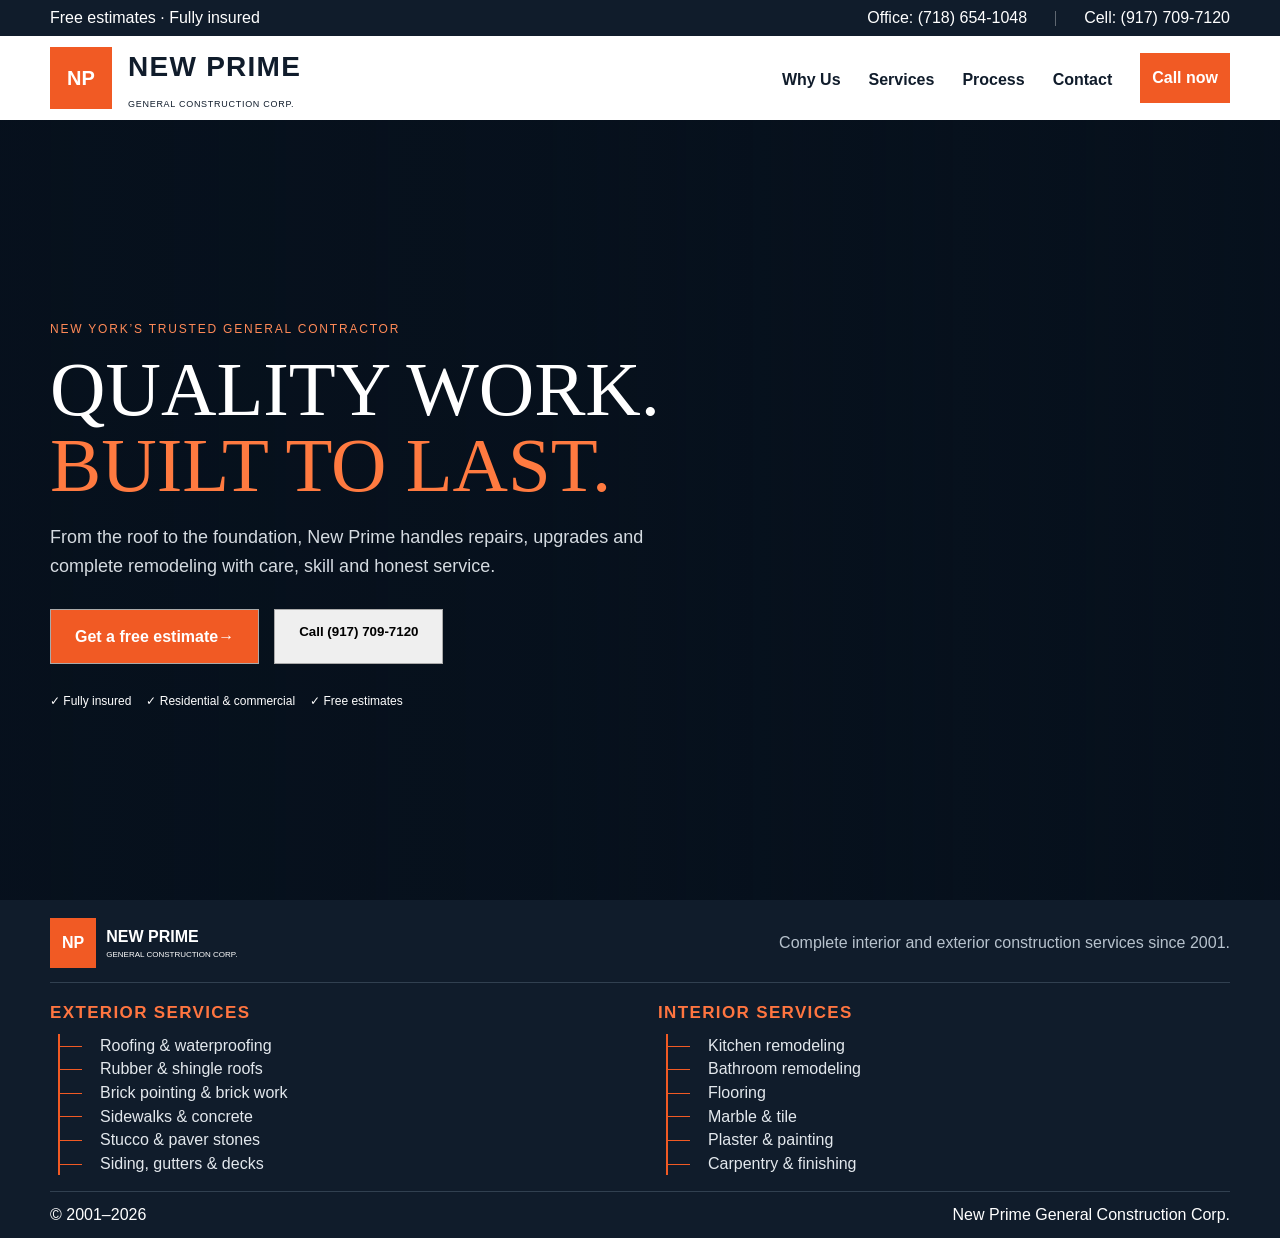
==== commit b070ce0d: "update template folder" ====
--- a/index.html
+++ b/index.html
@@ -1,220 +1,40 @@
-<!DOCTYPE html>
-<html lang="en">
-<head>
-<meta charset="UTF-8">
-<meta name="viewport" content="width=device-width, initial-scale=1.0">
-<title>BuildRight Construction -- Commercial & Residential Builders</title>
-<meta name="description" content="BuildRight Construction delivers commercial, residential and renovation projects on time and on budget.">
-<!-- The stylesheet is a separate file, linked here: -->
-<link rel="stylesheet" href="style.css">
-</head>
-<body>
-
-  <header class="site-header">
-    <div class="container">
-      <a href="#top" class="brand"><span class="brand-mark"><svg width="26" height="26" viewBox="0 0 24 24" fill="none" stroke="currentColor" stroke-width="2" stroke-linecap="round" stroke-linejoin="round"><path d="M14.7 6.3a4 4 0 00-5.4 5.4L2 19l3 3 7.3-7.3a4 4 0 005.4-5.4l-2.6 2.6-2-2z"></path></svg></span>BuildRight</a>
-      <nav>
-        <ul class="nav-links">
-          <button class="nav-close" aria-label="Close menu"><svg width="24" height="24" viewBox="0 0 24 24" fill="none" stroke="currentColor" stroke-width="2" stroke-linecap="round" stroke-linejoin="round"><path d="M18 6L6 18"></path><path d="M6 6l12 12"></path></svg></button>
-          <li><a href="#about">About</a></li><li><a href="#services">Services</a></li><li><a href="#gallery">Work</a></li><li><a href="#testimonials">Testimonials</a></li><li><a href="#contact">Contact</a></li>
-          <li><a href="#contact" class="btn btn-primary">Get a Quote</a></li>
-        </ul>
-      </nav>
-      <button class="nav-toggle" aria-label="Open menu"><svg width="24" height="24" viewBox="0 0 24 24" fill="none" stroke="currentColor" stroke-width="2" stroke-linecap="round" stroke-linejoin="round"><path d="M3 6h18"></path><path d="M3 12h18"></path><path d="M3 18h18"></path></svg></button>
-    </div>
-  </header>
-  <section class="hero" id="top">
-    <div class="container">
-      <div class="hero-content reveal in-view">
-        <span class="eyebrow">Licensed & Insured Since 1998</span>
-        <h1>We build spaces that last generations.</h1>
-        <p>From ground-up commercial builds to home renovations, BuildRight brings 25 years of craftsmanship, safety and on-time delivery to every job site.</p>
-        <div class="hero-actions">
-          <a href="#contact" class="btn btn-primary"><svg width="24" height="24" viewBox="0 0 24 24" fill="none" stroke="currentColor" stroke-width="2" stroke-linecap="round" stroke-linejoin="round"><path d="M5 12h14"></path><path d="M13 6l6 6-6 6"></path></svg>Request a Free Estimate</a>
-          <a href="#services" class="btn btn-outline">See Our Work</a>
-        </div>
-        <div class="hero-stats"><div><strong>25+</strong><span>Years in business</span></div><div><strong>480</strong><span>Projects completed</span></div><div><strong>0</strong><span>Safety incidents in 2025</span></div></div>
-      </div>
-      <div class="hero-visual reveal in-view"><svg width="96" height="96" viewBox="0 0 24 24" fill="none" stroke="currentColor" stroke-width="2" stroke-linecap="round" stroke-linejoin="round"><path d="M14.7 6.3a4 4 0 00-5.4 5.4L2 19l3 3 7.3-7.3a4 4 0 005.4-5.4l-2.6 2.6-2-2z"></path></svg></div>
-    </div>
-  </section>
-  <section class="about" id="about">
-    <div class="container">
-      <div class="about-visual reveal"><div></div><div></div><div></div><div></div></div>
-      <div class="about-text reveal">
-        <span class="eyebrow">Who We Are</span>
-        <h2>A crew that treats your project like our own.</h2>
-        <p>BuildRight is a family-owned general contracting firm serving commercial and residential clients across the region. Every project is run by a dedicated site supervisor who keeps you informed at every stage.</p>
-        <p>We self-perform core trades -- framing, concrete and finish carpentry -- so quality control never gets outsourced.</p>
-        <ul class="about-list"><li><svg width="24" height="24" viewBox="0 0 24 24" fill="none" stroke="currentColor" stroke-width="2" stroke-linecap="round" stroke-linejoin="round"><circle cx="12" cy="12" r="10"></circle><path d="M8 12l3 3 5-6"></path></svg><span>Licensed, bonded and fully insured</span></li><li><svg width="24" height="24" viewBox="0 0 24 24" fill="none" stroke="currentColor" stroke-width="2" stroke-linecap="round" stroke-linejoin="round"><circle cx="12" cy="12" r="10"></circle><path d="M8 12l3 3 5-6"></path></svg><span>Transparent, itemized bidding</span></li><li><svg width="24" height="24" viewBox="0 0 24 24" fill="none" stroke="currentColor" stroke-width="2" stroke-linecap="round" stroke-linejoin="round"><circle cx="12" cy="12" r="10"></circle><path d="M8 12l3 3 5-6"></path></svg><span>In-house project management software for real-time updates</span></li></ul>
-        <div class="stat-row"><div><strong>98%</strong><span>On-time completion</span></div><div><strong>32</strong><span>Full-time crew</span></div></div>
-      </div>
-    </div>
-  </section>
-  <section class="services" id="services">
-    <div class="container">
-      <div class="section-head reveal">
-        <span class="eyebrow">What We Do</span>
-        <h2>Building services</h2>
-        <p>Full-service construction from permits to final walkthrough.</p>
-      </div>
-      <div class="grid-3">
-        <div class="card reveal">
-          <div class="card-icon"><svg width="24" height="24" viewBox="0 0 24 24" fill="none" stroke="currentColor" stroke-width="2" stroke-linecap="round" stroke-linejoin="round"><path d="M3 11l9-8 9 8"></path><path d="M5 10v10h14V10"></path></svg></div>
-          <h3>Residential Building</h3>
-          <p>Custom homes and additions built to spec, from foundation to final coat of paint.</p>
-        </div>
-        <div class="card reveal">
-          <div class="card-icon"><svg width="24" height="24" viewBox="0 0 24 24" fill="none" stroke="currentColor" stroke-width="2" stroke-linecap="round" stroke-linejoin="round"><rect x="2" y="7" width="20" height="14" rx="2"></rect><path d="M8 7V5a2 2 0 012-2h4a2 2 0 012 2v2"></path></svg></div>
-          <h3>Commercial Construction</h3>
-          <p>Office fit-outs, retail spaces and light industrial builds delivered on schedule.</p>
-        </div>
-        <div class="card reveal">
-          <div class="card-icon"><svg width="24" height="24" viewBox="0 0 24 24" fill="none" stroke="currentColor" stroke-width="2" stroke-linecap="round" stroke-linejoin="round"><path d="M14.7 6.3a4 4 0 00-5.4 5.4L2 19l3 3 7.3-7.3a4 4 0 005.4-5.4l-2.6 2.6-2-2z"></path></svg></div>
-          <h3>Renovations & Remodels</h3>
-          <p>Kitchens, bathrooms and whole-home renovations with minimal disruption to your routine.</p>
-        </div>
-        <div class="card reveal">
-          <div class="card-icon"><svg width="24" height="24" viewBox="0 0 24 24" fill="none" stroke="currentColor" stroke-width="2" stroke-linecap="round" stroke-linejoin="round"><path d="M12 2l8 4v6c0 5-3.5 8.5-8 10-4.5-1.5-8-5-8-10V6l8-4z"></path></svg></div>
-          <h3>Project Management</h3>
-          <p>One point of contact, transparent budgets and weekly progress reports.</p>
-        </div>
-        <div class="card reveal">
-          <div class="card-icon"><svg width="24" height="24" viewBox="0 0 24 24" fill="none" stroke="currentColor" stroke-width="2" stroke-linecap="round" stroke-linejoin="round"><rect x="1" y="7" width="15" height="10" rx="1"></rect><path d="M16 10h4l3 3v4h-7z"></path><circle cx="6" cy="19" r="2"></circle><circle cx="17.5" cy="19" r="2"></circle></svg></div>
-          <h3>Site Development</h3>
-          <p>Excavation, grading and utility groundwork to prepare any lot for building.</p>
-        </div>
-        <div class="card reveal">
-          <div class="card-icon"><svg width="24" height="24" viewBox="0 0 24 24" fill="none" stroke="currentColor" stroke-width="2" stroke-linecap="round" stroke-linejoin="round"><circle cx="12" cy="8" r="6"></circle><path d="M9 14l-2 8 5-3 5 3-2-8"></path></svg></div>
-          <h3>Design-Build</h3>
-          <p>Architecture and construction under one roof, so design decisions respect the budget.</p>
-        </div></div>
-    </div>
-  </section>
-  <section class="gallery" id="gallery">
-    <div class="container">
-      <div class="section-head reveal">
-        <span class="eyebrow">Recent Work</span>
-        <h2>Selected projects</h2>
-        <p>A look at builds we've completed in the last two years.</p>
-      </div>
-      <div class="gallery-grid"><div class="gallery-item reveal"><span>Riverside Office Park</span></div><div class="gallery-item reveal"><span>Maple Street Residence</span></div><div class="gallery-item reveal"><span>Downtown Retail Fit-Out</span></div><div class="gallery-item reveal"><span>Harborview Addition</span></div><div class="gallery-item reveal"><span>Cedar Grove Townhomes</span></div><div class="gallery-item reveal"><span>Summit Medical Plaza</span></div></div>
-    </div>
-  </section>
-  <section class="testimonials" id="testimonials">
-    <div class="container">
-      <div class="section-head reveal">
-        <span class="eyebrow">Client Feedback</span>
-        <h2>What clients say</h2>
-        <p></p>
-      </div>
-      <div class="slider reveal">
-        <div class="slider-track">
-        <div class="slide active">
-          <svg width="30" height="30" viewBox="0 0 24 24" fill="none" stroke="currentColor" stroke-width="2" stroke-linecap="round" stroke-linejoin="round"><polygon points="12 2 15 9 22 9.5 17 14.5 18.5 22 12 18 5.5 22 7 14.5 2 9.5 9 9 12 2"></polygon></svg>
-          <p>&ldquo;BuildRight finished our office renovation two weeks early and under budget. Communication was excellent the entire time.&rdquo;</p>
-          <strong>Marcus Feld</strong>
-          <span>Operations Director, Feld Logistics</span>
-        </div>
-        <div class="slide">
-          <svg width="30" height="30" viewBox="0 0 24 24" fill="none" stroke="currentColor" stroke-width="2" stroke-linecap="round" stroke-linejoin="round"><polygon points="12 2 15 9 22 9.5 17 14.5 18.5 22 12 18 5.5 22 7 14.5 2 9.5 9 9 12 2"></polygon></svg>
-          <p>&ldquo;They treated our home addition like it was their own project. The crew was tidy, punctual and genuinely skilled.&rdquo;</p>
-          <strong>Priya Anand</strong>
-          <span>Homeowner</span>
-        </div>
-        <div class="slide">
-          <svg width="30" height="30" viewBox="0 0 24 24" fill="none" stroke="currentColor" stroke-width="2" stroke-linecap="round" stroke-linejoin="round"><polygon points="12 2 15 9 22 9.5 17 14.5 18.5 22 12 18 5.5 22 7 14.5 2 9.5 9 9 12 2"></polygon></svg>
-          <p>&ldquo;We've used BuildRight for three commercial builds now. Consistent quality every time.&rdquo;</p>
-          <strong>Tom Reilly</strong>
-          <span>Property Manager, Reilly Holdings</span>
-        </div></div>
-        <div class="slider-controls">
-          <button class="slider-prev" aria-label="Previous testimonial"><svg width="24" height="24" viewBox="0 0 24 24" fill="none" stroke="currentColor" stroke-width="2" stroke-linecap="round" stroke-linejoin="round"><path d="M15 18l-6-6 6-6"></path></svg></button>
-          <button class="slider-next" aria-label="Next testimonial"><svg width="24" height="24" viewBox="0 0 24 24" fill="none" stroke="currentColor" stroke-width="2" stroke-linecap="round" stroke-linejoin="round"><path d="M9 18l6-6-6-6"></path></svg></button>
-        </div>
-        <div class="slider-dots"><span class="active"></span><span class=""></span><span class=""></span></div>
-      </div>
-    </div>
-  </section>
-  <section>
-    <div class="cta-banner reveal">
-      <h2>Ready to break ground?</h2>
-      <p>Tell us about your project and we'll get back to you with a free, no-obligation estimate within 48 hours.</p>
-      <a href="#contact" class="btn btn-light">Request a Free Estimate</a>
-    </div>
-  </section>
-  <section class="contact" id="contact">
-    <div class="container">
-      <div class="contact-info reveal">
-        <span class="eyebrow">Get In Touch</span>
-        <h2>Let's talk about your project</h2>
-        <p>Reach out for a quote, or stop by the office to see current project samples.</p>
-        <ul class="contact-info-list">
-        <li><div class="card-icon"><svg width="24" height="24" viewBox="0 0 24 24" fill="none" stroke="currentColor" stroke-width="2" stroke-linecap="round" stroke-linejoin="round"><path d="M22 16.9v3a2 2 0 01-2.2 2 19.8 19.8 0 01-8.6-3.1 19.5 19.5 0 01-6-6A19.8 19.8 0 012.1 4.2 2 2 0 014.1 2h3a2 2 0 012 1.7c.1.9.3 1.8.6 2.7a2 2 0 01-.4 2.1L8 9.9a16 16 0 006 6l1.5-1.3a2 2 0 012.1-.4c.9.3 1.8.5 2.7.6a2 2 0 011.7 2.1z"></path></svg></div><div><strong>Call the office</strong><span>(555) 214-7788</span></div></li>
-        <li><div class="card-icon"><svg width="24" height="24" viewBox="0 0 24 24" fill="none" stroke="currentColor" stroke-width="2" stroke-linecap="round" stroke-linejoin="round"><rect x="2" y="4" width="20" height="16" rx="2"></rect><path d="M22 6l-10 7L2 6"></path></svg></div><div><strong>Email us</strong><span>projects@buildright.example</span></div></li>
-        <li><div class="card-icon"><svg width="24" height="24" viewBox="0 0 24 24" fill="none" stroke="currentColor" stroke-width="2" stroke-linecap="round" stroke-linejoin="round"><path d="M21 10c0 7-9 12-9 12s-9-5-9-12a9 9 0 1118 0z"></path><circle cx="12" cy="10" r="3"></circle></svg></div><div><strong>Visit us</strong><span>114 Industrial Way, Suite 4</span></div></li></ul>
-      </div>
-      <form class="contact-form reveal" novalidate>
-        <div class="form-grid">
-          <div class="form-row">
-            <div class="field">
-              <label for="name">Full name</label>
-              <input type="text" id="name" name="name" required>
-              <span class="error-msg">Please enter your name.</span>
-            </div>
-            <div class="field">
-              <label for="email">Email address</label>
-              <input type="email" id="email" name="email" required>
-              <span class="error-msg">Please enter a valid email.</span>
-            </div>
-          </div>
-          <div class="field">
-            <label for="subject">Subject</label>
-            <input type="text" id="subject" name="subject" required>
-            <span class="error-msg">Please enter a subject.</span>
-          </div>
-          <div class="field">
-            <label for="message">Message</label>
-            <textarea id="message" name="message" required></textarea>
-            <span class="error-msg">Please enter a message.</span>
-          </div>
-          <button type="submit" class="btn btn-primary">Send Request</button>
-          <p class="form-status" role="status"></p>
-        </div>
-      </form>
-    </div>
-  </section>
-  <footer>
-    <div class="container">
-      <div class="footer-grid">
-        <div>
-          <a href="#top" class="brand" style="color:#fff;margin-bottom:14px;display:flex"><svg width="24" height="24" viewBox="0 0 24 24" fill="none" stroke="currentColor" stroke-width="2" stroke-linecap="round" stroke-linejoin="round"><path d="M14.7 6.3a4 4 0 00-5.4 5.4L2 19l3 3 7.3-7.3a4 4 0 005.4-5.4l-2.6 2.6-2-2z"></path></svg>&nbsp;BuildRight</a>
-          <p>Full-service general contractor for commercial and residential projects, licensed and insured since 1998.</p>
-          <div class="social-row"><a href="#" aria-label="Facebook"><svg width="18" height="18" viewBox="0 0 24 24" fill="none" stroke="currentColor" stroke-width="2" stroke-linecap="round" stroke-linejoin="round"><circle cx="12" cy="12" r="10"></circle><path d="M8 12l3 3 5-6"></path></svg></a><a href="#" aria-label="Instagram"><svg width="18" height="18" viewBox="0 0 24 24" fill="none" stroke="currentColor" stroke-width="2" stroke-linecap="round" stroke-linejoin="round"><path d="M4 8h3l2-3h6l2 3h3a1 1 0 011 1v10a1 1 0 01-1 1H4a1 1 0 01-1-1V9a1 1 0 011-1z"></path><circle cx="12" cy="13" r="4"></circle></svg></a><a href="#" aria-label="LinkedIn"><svg width="18" height="18" viewBox="0 0 24 24" fill="none" stroke="currentColor" stroke-width="2" stroke-linecap="round" stroke-linejoin="round"><rect x="2" y="7" width="20" height="14" rx="2"></rect><path d="M8 7V5a2 2 0 012-2h4a2 2 0 012 2v2"></path></svg></a></div>
-        </div>
-        
-      <div>
-        <h4>Company</h4>
-        <ul><li><a href="#">About</a></li><li><a href="#">Careers</a></li><li><a href="#">Safety</a></li></ul>
-      </div>
-      <div>
-        <h4>Services</h4>
-        <ul><li><a href="#">Residential</a></li><li><a href="#">Commercial</a></li><li><a href="#">Renovations</a></li></ul>
-      </div>
-      <div>
-        <h4>Contact</h4>
-        <ul><li><a href="#">projects@buildright.example</a></li><li><a href="#">(555) 214-7788</a></li></ul>
-      </div>
-      </div>
-      <div class="footer-bottom">
-        <span>&copy; <span class="current-year">2026</span> BuildRight. All rights reserved.</span>
-        <span>Built while learning HTML, CSS &amp; JavaScript.</span>
-      </div>
-    </div>
-  </footer>
-  <button class="back-to-top" aria-label="Back to top"><svg width="20" height="20" viewBox="0 0 24 24" fill="none" stroke="currentColor" stroke-width="2" stroke-linecap="round" stroke-linejoin="round"><path d="M5 12h14"></path><path d="M13 6l6 6-6 6"></path></svg></button>
-
-<!-- The script is a separate file too. "defer" = run after HTML parsing. -->
-<script src="script.js"></script>
-</body>
-</html>
+<!doctype html>
+<html lang="en"><head><meta charset="utf-8"><meta name="viewport" content="width=device-width,initial-scale=1"><meta name="description" content="New Prime General Construction Corp. — fully insured construction services in New York City, Yonkers and Westchester County."><title>New Prime General Construction Corp.</title><link rel="stylesheet" href="style.css"></head>
+<body class="home-page" id="top"><div class="topbar"><div class="wrap"><span>Free estimates · Fully insured</span><div class="top-numbers"><a href="tel:+17186541048">Office: (718) 654-1048</a><a href="tel:+19177097120">Cell: (917) 709-7120</a></div></div></div><header class="header"><div class="wrap nav-wrap"><a class="logo" href="#home" aria-label="New Prime homepage"><span class="logo-mark">NP</span><span><b>NEW PRIME</b><small>GENERAL CONSTRUCTION CORP.</small></span></a><button class="menu" type="button" aria-label="Open navigation" aria-expanded="false"><span></span><span></span><span></span></button><nav aria-label="Main navigation"><a href="#why-us" data-route="why-us">Why Us</a><a href="#services" data-route="services">Services</a><a href="#process" data-route="process">Process</a><a href="#contact" data-route="contact">Contact</a><button class="nav-cta call-trigger" type="button">Call now</button></nav></div></header>
+<main id="main-content"><div class="site-view" data-view="home"><section class="hero"><div class="hero-carousel" aria-hidden="true"><div class="hero-slide active" data-bg="assets/hero-construction.png"></div><div class="hero-slide" data-bg="assets/hero-roofing.png"></div><div class="hero-slide" data-bg="assets/hero-masonry.png"></div><div class="hero-slide" data-bg="assets/hero-waterproofing.png"></div><div class="hero-slide" data-bg="assets/hero-remodeling.png"></div><div class="hero-slide" data-bg="assets/hero-siding.png"></div><div class="hero-slide" data-bg="assets/hero-gutters.png"></div><div class="hero-slide" data-bg="assets/hero-concrete.png"></div><div class="hero-slide" data-bg="assets/hero-painting.png"></div><div class="hero-slide" data-bg="assets/hero-deck.png"></div><div class="hero-shade"></div></div><div class="wrap hero-inner"><p class="kicker">New York’s trusted general contractor</p><h1>Quality work.<br><em>Built to last.</em></h1><p class="hero-copy">From the roof to the foundation, New Prime handles repairs, upgrades and complete remodeling with care, skill and honest service.</p><div class="actions"><a class="btn primary" href="#contact" data-scroll-target="estimate-form">Get a free estimate <span>→</span></a><button class="btn ghost call-trigger" type="button">Call (917) 709-7120</button></div><div class="trust"><span>✓ Fully insured</span><span>✓ Residential & commercial</span><span>✓ Free estimates</span></div></div></section></div><div class="site-view" data-view="why-us" hidden><section class="page-hero hero-why-us"><div class="wrap"><p class="kicker">About New Prime</p><h1>A crew built on trust.</h1><p>Dependable interior and exterior construction for New York homes and businesses.</p></div></section><section class="page-content company-story"><div class="wrap company-layout">
+<div class="company-heading"><p class="kicker">Our company</p><h2>One reliable crew for every part of your property.</h2><div class="company-since"><strong>2001</strong><span>Established in New York</span></div></div>
+<div class="company-intro"><p class="company-lead">For 25 years, from 2001 to 2026, New Prime General Construction Corp. has helped New York property owners protect, repair and improve the places they depend on.</p></div>
+<div class="company-details"><p>Established in 2001, our fully insured company has worked on a wide variety of residential and commercial projects—from roofing, waterproofing and masonry to complete interior and exterior renovations.</p><p>Our experience includes working as a New York City HPD contractor, giving our team practical familiarity with the standards, coordination and care required for city-related housing work.</p><p>New Prime is licensed to work in Yonkers and Westchester County and proudly serves customers throughout all five boroughs of New York City: Manhattan, Brooklyn, Queens, the Bronx and Staten Island.</p><p>We believe good construction begins with clear communication. We explain the work, respect the property and stay focused on clean, durable results that clients can trust.</p><p class="integrity-statement"><strong>Our record matters:</strong> New Prime has no history of unfinished or fraudulent work. We stand behind our commitments and approach every project with honesty, accountability and respect for our customers.</p><div class="company-highlights"><div><b>25 Years</b><span>Serving New York from 2001 to 2026</span></div><div><b>Experienced</b><span>Residential, commercial and city projects</span></div><div><b>Licensed &amp; Local</b><span>Yonkers, Westchester County and all five NYC boroughs</span></div><div><b>Versatile</b><span>Interior and exterior construction</span></div><div><b>Accountable</b><span>Clear estimates and direct communication</span></div><div><b>Fully Insured</b><span>Professional protection and responsible project care</span></div></div></div>
+</div></section><section class="feature"><div class="feature-photo about-reel"><div class="about-reel-track"><img src="assets/exterior-fence.png" alt="New Prime construction service work 1"><img src="assets/exterior-porch.png" alt="New Prime construction service work 2"><img src="assets/exterior-powerwash.png" alt="New Prime construction service work 3"><img src="assets/exterior-window.png" alt="New Prime construction service work 4"><img src="assets/hero-carpentry.png" alt="New Prime construction service work 5"><img src="assets/hero-concrete.png" alt="New Prime construction service work 6"><img src="assets/hero-construction.png" alt="New Prime construction service work 7"><img src="assets/hero-deck.png" alt="New Prime construction service work 8"><img src="assets/hero-flooring-tile.png" alt="New Prime construction service work 9"><img src="assets/hero-gutters.png" alt="New Prime construction service work 10"><img src="assets/hero-masonry.png" alt="New Prime construction service work 11"><img src="assets/hero-painting.png" alt="New Prime construction service work 12"><img src="assets/hero-remodeling.png" alt="New Prime construction service work 13"><img src="assets/hero-roofing.png" alt="New Prime construction service work 14"><img src="assets/hero-siding.png" alt="New Prime construction service work 15"><img src="assets/hero-waterproofing.png" alt="New Prime construction service work 16"><img src="assets/interior-bathroom.png" alt="New Prime construction service work 17"><img src="assets/interior-kitchen.png" alt="New Prime construction service work 18"><img src="assets/interior-marble.png" alt="New Prime construction service work 19"><img src="assets/interior-plaster.png" alt="New Prime construction service work 20"><img src="assets/interior-tile.png" alt="New Prime construction service work 21"><img src="assets/masonry-brick.png" alt="New Prime construction service work 22"><img src="assets/masonry-driveway.png" alt="New Prime construction service work 23"><img src="assets/masonry-pavers.png" alt="New Prime construction service work 24"><img src="assets/masonry-pointing.png" alt="New Prime construction service work 25"><img src="assets/masonry-steps.png" alt="New Prime construction service work 26"><img src="assets/masonry-stucco.png" alt="New Prime construction service work 27"><img src="assets/roof-coating.png" alt="New Prime construction service work 28"><img src="assets/roof-flashing.png" alt="New Prime construction service work 29"><img src="assets/roof-leak.png" alt="New Prime construction service work 30"><img src="assets/roof-rubber.png" alt="New Prime construction service work 31"><img src="assets/roof-shingles.png" alt="New Prime construction service work 32"><img src="assets/roof-skylight.png" alt="New Prime construction service work 33"><img src="assets/exterior-fence.png" alt="New Prime construction service work 1"><img src="assets/exterior-porch.png" alt="New Prime construction service work 2"><img src="assets/exterior-powerwash.png" alt="New Prime construction service work 3"><img src="assets/exterior-window.png" alt="New Prime construction service work 4"><img src="assets/hero-carpentry.png" alt="New Prime construction service work 5"><img src="assets/hero-concrete.png" alt="New Prime construction service work 6"><img src="assets/hero-construction.png" alt="New Prime construction service work 7"><img src="assets/hero-deck.png" alt="New Prime construction service work 8"><img src="assets/hero-flooring-tile.png" alt="New Prime construction service work 9"><img src="assets/hero-gutters.png" alt="New Prime construction service work 10"><img src="assets/hero-masonry.png" alt="New Prime construction service work 11"><img src="assets/hero-painting.png" alt="New Prime construction service work 12"><img src="assets/hero-remodeling.png" alt="New Prime construction service work 13"><img src="assets/hero-roofing.png" alt="New Prime construction service work 14"><img src="assets/hero-siding.png" alt="New Prime construction service work 15"><img src="assets/hero-waterproofing.png" alt="New Prime construction service work 16"><img src="assets/interior-bathroom.png" alt="New Prime construction service work 17"><img src="assets/interior-kitchen.png" alt="New Prime construction service work 18"><img src="assets/interior-marble.png" alt="New Prime construction service work 19"><img src="assets/interior-plaster.png" alt="New Prime construction service work 20"><img src="assets/interior-tile.png" alt="New Prime construction service work 21"><img src="assets/masonry-brick.png" alt="New Prime construction service work 22"><img src="assets/masonry-driveway.png" alt="New Prime construction service work 23"><img src="assets/masonry-pavers.png" alt="New Prime construction service work 24"><img src="assets/masonry-pointing.png" alt="New Prime construction service work 25"><img src="assets/masonry-steps.png" alt="New Prime construction service work 26"><img src="assets/masonry-stucco.png" alt="New Prime construction service work 27"><img src="assets/roof-coating.png" alt="New Prime construction service work 28"><img src="assets/roof-flashing.png" alt="New Prime construction service work 29"><img src="assets/roof-leak.png" alt="New Prime construction service work 30"><img src="assets/roof-rubber.png" alt="New Prime construction service work 31"><img src="assets/roof-shingles.png" alt="New Prime construction service work 32"><img src="assets/roof-skylight.png" alt="New Prime construction service work 33"></div></div><div class="feature-copy"><p class="kicker">Our promise</p><h2>Honest service. Careful work.</h2><div class="points"><div><span>01</span><p><b>Clear estimates</b><br>Know the work before it begins.</p></div><div><span>02</span><p><b>Direct communication</b><br>Reach the office or Mr. Khan directly.</p></div><div><span>03</span><p><b>Fully insured</b><br>Professional care on every project.</p></div></div></div></section></div><div class="site-view" data-view="services" hidden><section class="page-hero hero-services"><div class="wrap"><p class="kicker">What we do</p><h1>Complete construction services.</h1><p>Interior and exterior solutions for repairs, improvements and full transformations.</p></div></section><section class="services page-services"><div class="wrap"><div class="service-grid"><article class="service-card"><div class="service-card-carousel"><div class="service-photo active" data-bg="assets/hero-roofing.png"></div><div class="service-photo" data-bg="assets/hero-waterproofing.png"></div><div class="service-photo" data-bg="assets/roof-shingles.png"></div><div class="service-photo" data-bg="assets/roof-flashing.png"></div><div class="service-photo" data-bg="assets/roof-leak.png"></div><div class="service-photo" data-bg="assets/roof-coating.png"></div><div class="service-photo" data-bg="assets/roof-rubber.png"></div><div class="service-photo" data-bg="assets/roof-skylight.png"></div><div class="service-photo-shade"></div></div><span class="num">01</span><div class="icon">⌂</div><h3>Roofing & Waterproofing</h3><p>Rubber roofs, shingle roofs, leak prevention and lasting waterproofing.</p><ul><li>Rubber roofs</li><li>Shingle roofs</li><li>Waterproofing</li></ul></article><article class="service-card"><div class="service-card-carousel"><div class="service-photo active" data-bg="assets/hero-masonry.png"></div><div class="service-photo" data-bg="assets/hero-concrete.png"></div><div class="service-photo" data-bg="assets/masonry-brick.png"></div><div class="service-photo" data-bg="assets/masonry-stucco.png"></div><div class="service-photo" data-bg="assets/masonry-steps.png"></div><div class="service-photo" data-bg="assets/masonry-pavers.png"></div><div class="service-photo" data-bg="assets/masonry-pointing.png"></div><div class="service-photo" data-bg="assets/masonry-driveway.png"></div><div class="service-photo-shade"></div></div><span class="num">02</span><div class="icon">▦</div><h3>Masonry & Concrete</h3><p>Repair and construction for the surfaces that protect your property.</p><ul><li>Brick pointing</li><li>Brick work</li><li>Sidewalk & concrete</li><li>Stucco</li></ul></article><article class="service-card"><div class="service-card-carousel"><div class="service-photo active" data-bg="assets/hero-siding.png"></div><div class="service-photo" data-bg="assets/hero-gutters.png"></div><div class="service-photo" data-bg="assets/hero-deck.png"></div><div class="service-photo" data-bg="assets/hero-construction.png"></div><div class="service-photo" data-bg="assets/exterior-fence.png"></div><div class="service-photo" data-bg="assets/exterior-powerwash.png"></div><div class="service-photo" data-bg="assets/exterior-window.png"></div><div class="service-photo" data-bg="assets/exterior-porch.png"></div><div class="service-photo-shade"></div></div><span class="num">03</span><div class="icon">◇</div><h3>Exterior Improvements</h3><p>Durable upgrades that improve curb appeal and weather protection.</p><ul><li>Siding</li><li>Gutters</li><li>Power stones</li><li>Decks</li></ul></article><article class="service-card"><div class="service-card-carousel"><div class="service-photo active" data-bg="assets/interior-kitchen.png"></div><div class="service-photo" data-bg="assets/interior-bathroom.png"></div><div class="service-photo" data-bg="assets/hero-flooring-tile.png"></div><div class="service-photo" data-bg="assets/interior-marble.png"></div><div class="service-photo" data-bg="assets/interior-tile.png"></div><div class="service-photo" data-bg="assets/interior-plaster.png"></div><div class="service-photo" data-bg="assets/hero-painting.png"></div><div class="service-photo" data-bg="assets/hero-carpentry.png"></div><div class="service-photo-shade"></div></div><span class="num">04</span><div class="icon">⌁</div><h3>Interior Remodeling</h3><p>Finishing and renovation work to make your rooms feel new.</p><ul><li>Kitchen & bathroom</li><li>Flooring</li><li>Marble & tiles</li><li>Plaster, paint & carpentry</li></ul></article></div></div></section></div><div class="site-view" data-view="process" hidden><section class="page-hero hero-process"><div class="wrap"><p class="kicker">How it works</p><h1>A simple path to a better property.</h1><p>From the first call to the finished job, we keep the process clear.</p></div></section><section class="process"><div class="wrap"><div class="steps"><div><span>1</span><h3>Tell us about the job</h3><p>Call, email or use the contact form to describe what your property needs.</p></div><div><span>2</span><h3>Get a free estimate</h3><p>We review your project, answer questions and recommend the right approach.</p></div><div><span>3</span><h3>Build with confidence</h3><p>Our fully insured team completes the agreed work with skill and care.</p></div></div><div class="process-cta"><h2>Ready to discuss your project?</h2><button class="btn primary call-trigger">Call New Prime</button></div></div></section></div><div class="site-view" data-view="contact" hidden><section class="page-hero hero-contact"><div class="wrap"><p class="kicker">Get in touch</p><h1>Start with a free estimate.</h1><p>Tell us what your property needs and our team will follow up.</p></div></section><section class="contact"><div class="wrap contact-grid"><div class="contact-copy"><h2>Contact New Prime</h2><div class="contact-links"><a href="tel:+17186541048"><small>OFFICE</small><b>(718) 654-1048</b></a><div><small>FAX</small><b>(718) 654-3859</b></div><a href="tel:+19177097120"><small>MR. KHAN / CELL</small><b>(917) 709-7120</b></a><a href="mailto:newprimeconstruction@yahoo.com"><small>EMAIL</small><b>newprimeconstruction@yahoo.com</b></a></div></div><form class="estimate-form official-estimate" id="estimate-form">
+<div class="estimate-brand"><div><strong>NEW PRIME</strong><span>GENERAL CONSTRUCTION CORP.</span></div><p>FREE ESTIMATES · FULLY INSURED · EXTERIOR & INTERIOR WORK</p></div>
+<div class="estimate-title"><h2>Official Estimate Request</h2><p>Complete this form, then copy it or open a prepared email to New Prime.</p></div>
+<fieldset><legend>Client & property information</legend><div class="estimate-grid">
+<label>FULL NAME<input name="name" autocomplete="name" required></label><label>COMPANY (IF APPLICABLE)<input name="company" autocomplete="organization"></label>
+<label>PHONE<input name="phone" type="tel" autocomplete="tel" required></label><label>EMAIL<input name="email" type="email" autocomplete="email" required></label>
+<label>PROJECT ADDRESS<input name="address" autocomplete="street-address" required></label><label>CITY / STATE / ZIP<input name="city" autocomplete="address-level2" required></label>
+</div></fieldset>
+<fieldset><legend>Services needed — select all that apply</legend><div class="check-grid">
+<label><input type="checkbox" name="services" value="Waterproofing"> Waterproofing</label><label><input type="checkbox" name="services" value="Rubber roofs"> Rubber roofs</label><label><input type="checkbox" name="services" value="Carpentry"> Carpentry</label>
+<label><input type="checkbox" name="services" value="Brick pointing"> Brick pointing</label><label><input type="checkbox" name="services" value="Shingle roofs"> Shingle roofs</label><label><input type="checkbox" name="services" value="Floors"> Floors</label>
+<label><input type="checkbox" name="services" value="Brick work"> Brick work</label><label><input type="checkbox" name="services" value="Siding"> Siding</label><label><input type="checkbox" name="services" value="Decks"> Decks</label>
+<label><input type="checkbox" name="services" value="Stucco"> Stucco</label><label><input type="checkbox" name="services" value="Gutters"> Gutters</label><label><input type="checkbox" name="services" value="Marble & tile"> Marble & tile</label>
+<label><input type="checkbox" name="services" value="Sidewalk & concrete"> Sidewalk & concrete</label><label><input type="checkbox" name="services" value="Painting"> Painting</label><label><input type="checkbox" name="services" value="Kitchen remodeling"> Kitchen remodeling</label>
+<label><input type="checkbox" name="services" value="Paver stones"> Paver stones</label><label><input type="checkbox" name="services" value="Plaster"> Plaster</label><label><input type="checkbox" name="services" value="Bathroom remodeling"> Bathroom remodeling</label>
+</div><label>OTHER SERVICE<input name="other_service"></label></fieldset>
+<fieldset><legend>Project details</legend><label>DESCRIBE THE WORK NEEDED<textarea name="message" rows="5" required></textarea></label><div class="estimate-grid"><label>PREFERRED START DATE / TIMING<input name="timing"></label><label>BEST DAY/TIME TO CONTACT YOU<input name="contact_time"></label></div></fieldset>
+<p class="estimate-disclaimer"><b>Important:</b> This request is not a contract or final price quote. A written estimate will be issued after project review and may depend on scope, site conditions, materials, permits and agreed terms.</p>
+<div class="estimate-actions"><button class="btn copy-estimate" type="button">Copy request</button><button class="btn primary" type="submit">Open email to New Prime →</button></div>
+<p class="form-note" role="status">Tip: Copy the request, then paste it into Gmail, Yahoo Mail, text message or WhatsApp.</p>
+</form></div></section></div></main>
+<footer class="site-footer">
+  <div class="wrap footer-brand-row">
+    <a class="logo" href="#home"><span class="logo-mark">NP</span><span><b>NEW PRIME</b><small>GENERAL CONSTRUCTION CORP.</small></span></a>
+    <p>Complete interior and exterior construction services since 2001.</p>
+  </div>
+  <div class="wrap footer-service-tree" aria-label="New Prime construction services">
+    <section><h3>Exterior Services</h3><ul><li>Roofing &amp; waterproofing</li><li>Rubber &amp; shingle roofs</li><li>Brick pointing &amp; brick work</li><li>Sidewalks &amp; concrete</li><li>Stucco &amp; paver stones</li><li>Siding, gutters &amp; decks</li></ul></section>
+    <section><h3>Interior Services</h3><ul><li>Kitchen remodeling</li><li>Bathroom remodeling</li><li>Flooring</li><li>Marble &amp; tile</li><li>Plaster &amp; painting</li><li>Carpentry &amp; finishing</li></ul></section>
+  </div>
+  <div class="wrap copyright"><span>© 2001–2026</span><span>New Prime General Construction Corp.</span></div>
+</footer>
+<div class="call-modal" aria-hidden="true"><div class="call-box" role="dialog" aria-modal="true" aria-labelledby="call-title"><button class="call-close" type="button" aria-label="Close">×</button><p class="kicker">Contact New Prime</p><h2 id="call-title">Call our team</h2><div class="call-number"><small>OFFICE</small><b>(718) 654-1048</b></div><div class="call-number"><small>MR. KHAN / CELL</small><b>(917) 709-7120</b></div><div class="office-hours"><small>OFFICE HOURS</small><b>9:00 AM–5:00 PM</b><span>Monday–Saturday</span></div><div class="fax"><small>FAX</small><b>(718) 654-3859</b></div></div></div><script src="script.js"></script></body></html>
--- a/style.css
+++ b/style.css
@@ -1,321 +1,476 @@
-/* =========================================================
-   BuildRight Construction -- style.css
-   A single external stylesheet linked from index.html with:
-   <link rel="stylesheet" href="css/style.css">
-   ========================================================= */
-
-/* ---- 1. Design tokens (CSS custom properties) ---- */
-:root {
-  --primary: #C7501B;
-  --primary-dark: #7A2E0E;
-  --secondary: #2E3A46;
-  --accent: #F2A950;
-  --bg: #FFFFFF;
-  --bg-alt: #F5F3F0;
-  --text: #262422;
-  --text-light: #6b675f;
-  --border: #E4E0DA;
-  --radius: 6px;
-  --radius-lg: 14px;
-  --shadow: 0 10px 30px rgba(0,0,0,.08);
-  --heading-font: Georgia, 'Times New Roman', serif;
-  --body-font: -apple-system, 'Segoe UI', Helvetica, Arial, sans-serif;
-  --max-width: 1160px;
-}
-
-/* ---- 2. Reset ---- */
-*, *::before, *::after { box-sizing: border-box; margin: 0; padding: 0; }
-html { scroll-behavior: smooth; }
-body {
-  font-family: var(--body-font);
-  color: var(--text);
-  background: var(--bg);
-  line-height: 1.65;
-  -webkit-font-smoothing: antialiased;
-}
-img { max-width: 100%; display: block; }
-a { color: inherit; text-decoration: none; }
-ul { list-style: none; }
-button { font: inherit; cursor: pointer; border: none; background: none; }
-.container {
-  max-width: var(--max-width);
-  margin: 0 auto;
-  padding: 0 24px;
-}
-section { padding: 88px 0; }
-h1, h2, h3, h4 { font-family: var(--heading-font); font-weight: 700; line-height: 1.2; color: var(--primary-dark); }
-.eyebrow {
-  display: inline-block;
-  color: var(--primary);
-  font-weight: 600;
-  letter-spacing: .08em;
-  text-transform: uppercase;
-  font-size: .78rem;
-  margin-bottom: 12px;
-}
-.section-head { max-width: 640px; margin: 0 auto 56px; text-align: center; }
-.section-head h2 { font-size: clamp(1.8rem, 3vw, 2.5rem); margin-bottom: 14px; }
-.section-head p { color: var(--text-light); font-size: 1.05rem; }
-
-/* ---- 3. Buttons ---- */
-.btn {
-  display: inline-flex;
-  align-items: center;
-  gap: 8px;
-  padding: 14px 28px;
-  border-radius: var(--radius);
-  font-weight: 600;
-  font-size: .95rem;
-  transition: transform .15s ease, box-shadow .15s ease, background .15s ease;
-}
-.btn-primary { background: var(--primary); color: #fff; }
-.btn-primary:hover { background: var(--primary-dark); transform: translateY(-2px); box-shadow: var(--shadow); }
-.btn-outline { border: 2px solid var(--border); color: var(--text); }
-.btn-outline:hover { border-color: var(--primary); color: var(--primary); }
-.btn-light { background: #fff; color: var(--primary-dark); }
-.btn-light:hover { transform: translateY(-2px); box-shadow: var(--shadow); }
-
-/* ---- 4. Header / nav ---- */
-.site-header {
-  position: fixed;
-  top: 0; left: 0; right: 0;
-  z-index: 1000;
-  background: transparent;
-  transition: background .25s ease, box-shadow .25s ease, padding .25s ease;
-  padding: 22px 0;
-}
-.site-header.scrolled {
-  background: rgba(255,255,255,.96);
-  box-shadow: 0 2px 18px rgba(0,0,0,.08);
-  padding: 14px 0;
-  backdrop-filter: blur(6px);
-}
-.site-header .container { display: flex; align-items: center; justify-content: space-between; }
-.brand { display: flex; align-items: center; gap: 10px; font-family: var(--heading-font); font-weight: 700; font-size: 1.3rem; color: #fff; transition: color .25s ease; }
-.brand .brand-mark { color: var(--accent); }
-.nav-links { display: flex; gap: 34px; align-items: center; }
-.nav-links a { font-weight: 500; font-size: .95rem; position: relative; color: rgba(255,255,255,.92); transition: color .25s ease; }
-.nav-links a::after {
-  content: ""; position: absolute; left: 0; bottom: -6px; height: 2px; width: 0;
-  background: var(--accent); transition: width .2s ease;
-}
-.nav-links a:hover::after { width: 100%; }
-.nav-toggle { display: none; background: none; }
-.nav-toggle svg { color: #fff; transition: color .25s ease; }
-.nav-close { display: none; }
-
-/* Once the header has a solid background (scrolled past the hero),
-   switch nav text from light-on-dark to dark-on-light. */
-.site-header.scrolled .brand { color: var(--primary-dark); }
-.site-header.scrolled .nav-links a { color: var(--text); }
-.site-header.scrolled .nav-toggle svg { color: var(--primary-dark); }
-
-@media (max-width: 860px) {
-  .nav-links {
-    position: fixed; top: 0; right: 0; height: 100vh; width: min(320px, 80vw);
-    background: #fff; flex-direction: column; justify-content: center; align-items: flex-start;
-    padding: 40px; gap: 26px; box-shadow: -10px 0 40px rgba(0,0,0,.12);
-    transform: translateX(100%); transition: transform .3s ease;
-  }
-  /* The slide-out panel always has a white background, regardless of
-     scroll position, so its links must always be dark. */
-  .nav-links a, .site-header.scrolled .nav-links a { color: var(--text) !important; }
-  .nav-links.open { transform: translateX(0); }
-  .nav-toggle { display: block; z-index: 1100; }
-  .nav-close { display: block; position: absolute; top: 20px; right: 20px; color: var(--primary-dark); }
-}
-
-/* ---- 5. Hero ---- */
-.hero {
-  min-height: 92vh;
-  display: flex;
-  align-items: center;
-  padding-top: 120px;
-  background: linear-gradient(135deg,#2E3A46,#1c242c);
-  position: relative;
-  overflow: hidden;
-}
-.hero .container { position: relative; z-index: 2; display: grid; grid-template-columns: 1.1fr .9fr; gap: 50px; align-items: center; }
-.hero-content .eyebrow { color: #F2A950; }
-.hero-content h1 { font-size: clamp(2.4rem, 5vw, 3.6rem); color: #ffffff; margin-bottom: 20px; }
-.hero-content p { font-size: 1.15rem; color: rgba(255,255,255,.75); max-width: 520px; margin-bottom: 34px; }
-.hero-actions { display: flex; gap: 16px; flex-wrap: wrap; }
-/* The hero sits on a dark gradient, so its outline button needs light
-   text/border instead of the site's default dark outline-button style. */
-.hero .btn-outline { color: #ffffff; border-color: rgba(255,255,255,.45); }
-.hero .btn-outline:hover { border-color: #fff; color: #fff; background: rgba(255,255,255,.08); }
-.hero-stats { display: flex; gap: 34px; margin-top: 48px; flex-wrap: wrap; }
-.hero-stats div strong { display: block; font-family: var(--heading-font); font-size: 1.9rem; color: #ffffff; }
-.hero-stats div span { color: rgba(255,255,255,.75); font-size: .85rem; }
-.hero-visual {
-  aspect-ratio: 4/5; border-radius: var(--radius-lg);
-  background: linear-gradient(160deg,#C7501B,#7A2E0E);
-  display: flex; align-items: center; justify-content: center;
-  color: rgba(255,255,255,.85);
-  position: relative;
-  box-shadow: var(--shadow);
-}
-.hero-visual svg { width: 96px; height: 96px; opacity: .9; }
-@media (max-width: 860px) {
-  .hero .container { grid-template-columns: 1fr; text-align: center; }
-  .hero-content p { margin-left: auto; margin-right: auto; }
-  .hero-actions, .hero-stats { justify-content: center; }
-  .hero-visual { max-width: 380px; margin: 0 auto; }
-}
-
-/* ---- 6. About ---- */
-.about .container { display: grid; grid-template-columns: .9fr 1.1fr; gap: 60px; align-items: center; }
-.about-visual {
-  border-radius: var(--radius-lg);
-  aspect-ratio: 1/1;
-  background: var(--bg-alt);
-  display: grid; grid-template-columns: 1fr 1fr; gap: 12px; padding: 12px;
-}
-.about-visual div {
-  border-radius: var(--radius);
-  background: linear-gradient(135deg, var(--primary), var(--secondary));
-  opacity: .85;
-}
-.about-visual div:nth-child(2) { opacity: .6; }
-.about-visual div:nth-child(3) { opacity: .6; }
-.about-visual div:nth-child(4) { opacity: .95; }
-.about-text p { color: var(--text-light); margin-bottom: 22px; }
-.about-list { display: grid; gap: 14px; margin-bottom: 30px; }
-.about-list li { display: flex; align-items: flex-start; gap: 12px; font-weight: 500; }
-.about-list li svg { color: var(--primary); flex-shrink: 0; margin-top: 2px; }
-.stat-row { display: flex; gap: 40px; margin-top: 36px; flex-wrap: wrap; }
-.stat-row div strong { font-family: var(--heading-font); font-size: 2rem; color: var(--primary-dark); display: block; }
-.stat-row div span { color: var(--text-light); font-size: .85rem; }
-@media (max-width: 860px) { .about .container { grid-template-columns: 1fr; } }
-
-/* ---- 7. Services / cards grid ---- */
-.services { background: var(--bg-alt); }
-.grid-3 { display: grid; grid-template-columns: repeat(3, 1fr); gap: 28px; }
-.card {
-  background: #fff;
-  padding: 34px 28px;
-  border-radius: var(--radius-lg);
-  border: 1px solid var(--border);
-  transition: transform .2s ease, box-shadow .2s ease;
-}
-.card:hover { transform: translateY(-6px); box-shadow: var(--shadow); }
-.card-icon {
-  width: 54px; height: 54px; border-radius: var(--radius);
-  background: linear-gradient(135deg, var(--primary), var(--secondary));
-  color: #fff; display: flex; align-items: center; justify-content: center;
-  margin-bottom: 20px;
-}
-.card h3 { font-size: 1.15rem; margin-bottom: 10px; }
-.card p { color: var(--text-light); font-size: .95rem; }
-@media (max-width: 860px) { .grid-3 { grid-template-columns: 1fr; } }
-@media (min-width: 861px) and (max-width: 1080px) { .grid-3 { grid-template-columns: repeat(2, 1fr); } }
-
-/* ---- 8. Gallery ---- */
-.gallery-grid { display: grid; grid-template-columns: repeat(3, 1fr); gap: 22px; }
-.gallery-item {
-  aspect-ratio: 4/3; border-radius: var(--radius-lg); position: relative; overflow: hidden;
-  display: flex; align-items: flex-end; padding: 20px;
-  background: linear-gradient(150deg, var(--primary), var(--secondary));
-  color: #fff;
-}
-.gallery-item::before {
-  content: ""; position: absolute; inset: 0;
-  background: linear-gradient(0deg, rgba(0,0,0,.55), transparent 60%);
-}
-.gallery-item span { position: relative; font-weight: 600; }
-@media (max-width: 860px) { .gallery-grid { grid-template-columns: 1fr 1fr; } }
-@media (max-width: 560px) { .gallery-grid { grid-template-columns: 1fr; } }
-
-/* ---- 9. Testimonials (JS-driven slider) ---- */
-.testimonials { background: var(--primary-dark); color: #fff; }
-.testimonials .section-head h2, .testimonials .section-head p { color: #fff; }
-.testimonials .section-head p { opacity: .75; }
-.slider { max-width: 720px; margin: 0 auto; position: relative; text-align: center; min-height: 220px; }
-.slide { display: none; }
-.slide.active { display: block; animation: fade .4s ease; }
-@keyframes fade { from { opacity: 0; transform: translateY(8px);} to { opacity: 1; transform: translateY(0);} }
-.slide svg { color: var(--accent); margin-bottom: 18px; }
-.slide p { font-size: 1.25rem; margin-bottom: 22px; font-family: var(--heading-font); }
-.slide strong { display: block; }
-.slide span { opacity: .7; font-size: .85rem; }
-.slider-controls { display: flex; justify-content: center; gap: 16px; margin-top: 30px; }
-.slider-controls button {
-  width: 42px; height: 42px; border-radius: 50%; border: 1px solid rgba(255,255,255,.3);
-  color: #fff; display: flex; align-items: center; justify-content: center; transition: background .2s ease;
-}
-.slider-controls button:hover { background: rgba(255,255,255,.12); }
-.slider-dots { display: flex; justify-content: center; gap: 8px; margin-top: 20px; }
-.slider-dots span { width: 8px; height: 8px; border-radius: 50%; background: rgba(255,255,255,.3); transition: background .2s ease; }
-.slider-dots span.active { background: var(--accent); }
-
-/* ---- 10. CTA banner ---- */
-.cta-banner {
-  background: linear-gradient(120deg, var(--primary), var(--primary-dark));
-  color: #fff; text-align: center; border-radius: var(--radius-lg);
-  padding: 64px 32px; margin: 0 24px;
-}
-.cta-banner h2 { color: #fff; font-size: clamp(1.6rem, 3vw, 2.2rem); margin-bottom: 14px; }
-.cta-banner p { opacity: .85; max-width: 520px; margin: 0 auto 30px; }
-
-/* ---- 11. Contact ---- */
-.contact .container { display: grid; grid-template-columns: .85fr 1.15fr; gap: 60px; }
-.contact-info-list { display: grid; gap: 22px; margin-top: 30px; }
-.contact-info-list li { display: flex; gap: 16px; align-items: flex-start; }
-.contact-info-list .card-icon { width: 44px; height: 44px; flex-shrink: 0; margin-bottom: 0; }
-.contact-info-list strong { display: block; margin-bottom: 2px; }
-.contact-info-list span { color: var(--text-light); font-size: .92rem; }
-.form-grid { display: grid; gap: 18px; }
-.form-row { display: grid; grid-template-columns: 1fr 1fr; gap: 18px; }
-.field label { display: block; font-size: .85rem; font-weight: 600; margin-bottom: 6px; }
-.field input, .field textarea, .field select {
-  width: 100%; padding: 13px 14px; border-radius: var(--radius); border: 1px solid var(--border);
-  font: inherit; background: var(--bg-alt); transition: border-color .2s ease;
-}
-.field input:focus, .field textarea:focus, .field select:focus { outline: none; border-color: var(--primary); }
-.field textarea { resize: vertical; min-height: 120px; }
-.field.error input, .field.error textarea { border-color: #d9534f; }
-.field .error-msg { color: #d9534f; font-size: .78rem; margin-top: 5px; display: none; }
-.field.error .error-msg { display: block; }
-.form-status { margin-top: 16px; font-weight: 600; display: none; }
-.form-status.show { display: block; }
-.form-status.success { color: #1b8a5a; }
-@media (max-width: 860px) { .contact .container { grid-template-columns: 1fr; } .form-row { grid-template-columns: 1fr; } }
-
-/* ---- 12. Footer ---- */
-footer { background: var(--primary-dark); color: rgba(255,255,255,.8); padding: 60px 0 24px; }
-.footer-grid { display: grid; grid-template-columns: 1.4fr 1fr 1fr 1fr; gap: 40px; margin-bottom: 44px; }
-.footer-grid h4 { color: #fff; font-size: 1rem; margin-bottom: 18px; }
-.footer-grid p { font-size: .9rem; opacity: .8; }
-.footer-grid li { margin-bottom: 10px; font-size: .9rem; }
-.footer-grid a:hover { color: #fff; }
-.social-row { display: flex; gap: 12px; margin-top: 18px; }
-.social-row a {
-  width: 36px; height: 36px; border-radius: 50%; border: 1px solid rgba(255,255,255,.25);
-  display: flex; align-items: center; justify-content: center; transition: background .2s ease;
-}
-.social-row a:hover { background: rgba(255,255,255,.15); }
-.footer-bottom { border-top: 1px solid rgba(255,255,255,.15); padding-top: 22px; display: flex; justify-content: space-between; font-size: .82rem; flex-wrap: wrap; gap: 10px; }
-@media (max-width: 780px) { .footer-grid { grid-template-columns: 1fr 1fr; } }
-@media (max-width: 480px) { .footer-grid { grid-template-columns: 1fr; } }
-
-/* ---- 13. Back to top ---- */
-.back-to-top {
-  position: fixed; bottom: 26px; right: 26px; width: 46px; height: 46px; border-radius: 50%;
-  background: var(--primary); color: #fff; display: flex; align-items: center; justify-content: center;
-  box-shadow: var(--shadow); opacity: 0; visibility: hidden; transform: translateY(10px);
-  transition: all .25s ease; z-index: 900;
-}
-.back-to-top.show { opacity: 1; visibility: visible; transform: translateY(0); }
-.back-to-top:hover { background: var(--primary-dark); }
-.back-to-top svg { transform: rotate(-90deg); }
-
-/* ---- 14. Utility / reveal-on-scroll ----
-   IMPORTANT: .reveal elements are FULLY VISIBLE by default. This means
-   the page looks complete and correct even if JavaScript fails to load,
-   is blocked, or hasn't run yet. script.js opts elements into the
-   fade/slide-in effect at runtime by adding "js-anim" -- see section 6
-   of script.js. Never hide content by default and rely on JS to reveal
-   it; only progressively *enhance* content that is already visible. */
-.reveal { opacity: 1; transform: none; }
-.reveal.js-anim { opacity: 0; transform: translateY(18px); transition: opacity .6s ease, transform .6s ease; }
-.reveal.js-anim.in-view { opacity: 1; transform: translateY(0); }
+body{margin:0;font:16px Arial;color:#101c2b;line-height:1.6}*{box-sizing:border-box}a{text-decoration:none;color:inherit}.wrap{width:min(1180px,calc(100% - 40px));margin:auto}.topbar,footer,.services{background:#101c2b;color:white}.topbar .wrap,.nav-wrap,.logo{display:flex;align-items:center}.topbar .wrap{height:36px;justify-content:space-between}.header{height:84px;position:sticky;top:0;background:white;z-index:9}.nav-wrap{height:100%;justify-content:space-between}.logo{gap:10px}.logo-mark,.primary,.nav-cta{background:#f15a24;color:white}.logo-mark{padding:12px;font-weight:bold}.logo b,.logo small{display:block}.logo small{font-size:8px}.header nav{display:flex;gap:28px;align-items:center;font-weight:bold}.nav-cta{padding:12px}.menu{display:none}.hero{min-height:650px;display:flex;align-items:center;color:white;position:relative;background:linear-gradient(90deg,#07111df5,#07111db0,transparent),url('assets/hero-construction.png') center/cover}.kicker{color:#ff8a58;text-transform:uppercase;letter-spacing:.15em;font-size:12px}.hero h1,.intro h2,.section-title h2,.feature h2,.process h2,.contact h2{font:clamp(42px,6vw,78px)/1 Impact;text-transform:uppercase;margin:12px 0}.hero h1 em{color:#ff7a40;font-style:normal}.hero-copy{max-width:600px;color:#d5dbe1;font-size:18px}.actions,.trust{display:flex;gap:15px;flex-wrap:wrap;margin-top:28px}.btn{padding:14px 24px;border:1px solid #aaa;display:inline-flex;font-weight:bold}.trust{font-size:12px}.scroll{position:absolute;right:5%;bottom:30px}.intro,.services,.process,.contact{padding:95px 0}.intro-grid,.contact-grid{display:grid;grid-template-columns:1fr 1fr;gap:80px}.intro h2,.section-title h2,.feature h2,.process h2,.contact h2{font-size:clamp(38px,5vw,62px)}.intro-grid>div:last-child{padding-top:30px;color:#65707b}.stats,.service-grid,.steps{display:grid;grid-template-columns:repeat(4,1fr);margin-top:55px}.stats{border-block:1px solid #ddd}.stats div{padding:25px;border-right:1px solid #ddd}.stats strong{display:block;font-size:38px;color:#184f8c}.section-title{display:flex;justify-content:space-between;align-items:end}.section-title>p{max-width:400px;color:#aeb8c3}.service-card{padding:35px 25px;border:1px solid #314050;position:relative}.service-card .num{position:absolute;right:15px;color:#768392}.icon{font-size:36px;color:#f15a24}.service-card p,.service-card li{color:#aeb8c3;font-size:14px}.service-card ul{padding:0;list-style:none}.feature{display:grid;grid-template-columns:1.1fr .9fr;min-height:680px}.feature-photo{background:url('assets/hero-construction.png') 65% center/cover}.feature-copy{background:#184f8c;color:white;padding:80px 8%}.points div{display:flex;gap:20px;border-top:1px solid #ffffff55;padding:15px 0}.points p{margin:0}.steps{grid-template-columns:repeat(3,1fr);border-top:1px solid #ddd}.steps div{padding:30px}.contact{background:#ece9e1}.contact-links a{display:block;padding:12px 0;border-top:1px solid #ccc}.contact-links small{display:block;color:#f15a24}.estimate-form{background:white;padding:40px;box-shadow:0 15px 45px #0002}.estimate-form label{display:block;font-size:10px;font-weight:bold;margin-bottom:18px}.form-row{display:grid;grid-template-columns:1fr 1fr;gap:20px}input,select,textarea{display:block;width:100%;padding:10px;border:0;border-bottom:1px solid #aaa}textarea{border:1px solid #ccc}.estimate-form .btn{width:100%;border:0}.form-note{text-align:center}.footer-grid{display:grid;grid-template-columns:repeat(3,1fr);gap:30px;padding-top:45px}.footer-grid>div{display:flex;flex-direction:column}.copyright{border-top:1px solid #314050;margin-top:30px;padding:20px 0;display:flex;justify-content:space-between}.mobile-call{display:none}.reveal{opacity:0;transform:translateY(20px);transition:.7s}.visible{opacity:1;transform:none}@media(max-width:900px){.menu{display:block}.header nav{display:none;position:fixed;top:120px;inset-inline:0;background:white;padding:30px;flex-direction:column}.header nav.open{display:flex}.intro-grid,.contact-grid,.feature{grid-template-columns:1fr}.service-grid{grid-template-columns:1fr 1fr}.feature-photo{min-height:400px}.footer-grid{grid-template-columns:1fr}.mobile-call{display:block;position:fixed;bottom:12px;left:20px;right:20px;background:#f15a24;color:white;text-align:center;padding:13px;z-index:20}body{padding-bottom:55px}}@media(max-width:600px){.topbar span{display:none}.hero h1{font-size:50px}.intro,.services,.process,.contact{padding:70px 0}.stats,.service-grid,.steps{grid-template-columns:1fr}.feature-copy{padding:55px 25px}.form-row{grid-template-columns:1fr}.estimate-form{padding:25px}.actions .btn{width:100%}}
+.header nav a.active{color:#f15a24;border-bottom:2px solid #f15a24}.nav-cta{border:0;font:inherit;cursor:pointer}.page-hero{min-height:390px;display:flex;align-items:center;color:white;background:linear-gradient(90deg,#07111df2,#07111da8),url('assets/hero-construction.png') center 48%/cover}.page-hero h1{font:clamp(48px,7vw,86px)/1 Impact;text-transform:uppercase;margin:8px 0}.page-hero p:last-child{max-width:650px;color:#d5dbe1;font-size:18px}.page-content{padding:100px 0}.split{display:grid;grid-template-columns:1fr 1fr;gap:80px}.split h2,.process-cta h2,.call-box h2{font:clamp(36px,5vw,58px)/1 Impact;text-transform:uppercase}.split>div:last-child{font-size:18px;color:#65707b}.page-services{min-height:600px}.process-cta{margin-top:80px;background:#ece9e1;padding:45px;text-align:center}.contact-links>div{display:block;padding:12px 0;border-top:1px solid #ccc}.contact-links b{display:block}.call-modal{display:none;position:fixed;inset:0;background:#07111dd9;z-index:99;place-items:center;padding:20px}.call-modal.open{display:grid}.call-box{position:relative;background:white;width:min(500px,100%);padding:45px;box-shadow:0 25px 80px #0008}.call-close{position:absolute;right:18px;top:12px;border:0;background:none;font-size:34px;cursor:pointer}.call-box>a,.call-box .fax{display:grid;grid-template-columns:1fr auto;gap:2px 20px;padding:18px 0;border-top:1px solid #ddd}.call-box small{color:#f15a24}.call-box b{font-size:22px}.call-box span{grid-column:2;grid-row:1/3;align-self:center;color:#184f8c;font-size:12px}.call-box .fax{display:block}.call-box .fax small,.call-box .fax b{display:block}@media(max-width:700px){.split{grid-template-columns:1fr;gap:25px}.page-content{padding:70px 0}.page-hero{min-height:330px}.call-box{padding:35px 25px}.call-box>a{grid-template-columns:1fr}.call-box span{grid-column:1;grid-row:auto}}
+/* Permanent heading tabs */
+.menu{display:none!important}
+.header nav{display:flex!important;position:static!important;flex-direction:row!important;align-items:center!important;background:transparent!important;padding:0!important;box-shadow:none!important;gap:clamp(10px,2.2vw,28px)!important;white-space:nowrap}
+.header nav a:not(.nav-cta){padding:29px 0 25px}
+@media(max-width:760px){
+  .header{height:auto;position:sticky}
+  .nav-wrap{width:100%;display:block;padding:10px 14px 0}
+  .nav-wrap>.logo{height:auto;margin-bottom:9px}
+  .header nav{width:100%;overflow-x:auto;justify-content:flex-start;padding-bottom:8px!important;scrollbar-width:thin}
+  .header nav a:not(.nav-cta){padding:10px 4px}
+  .header .nav-cta{padding:10px 16px;flex:0 0 auto}
+}
+
+/* Wider company logo lockup */
+.header .logo{min-width:330px;gap:16px}
+.header .logo-mark{width:62px;height:62px;padding:0;display:grid;place-items:center;font-size:20px}
+.header .logo b{font-size:28px;letter-spacing:.045em;white-space:nowrap}
+.header .logo small{font-size:9px;letter-spacing:.08em;white-space:nowrap;margin-top:7px}
+@media(max-width:900px) and (min-width:761px){
+  .header .logo{min-width:270px;gap:11px}
+  .header .logo-mark{width:52px;height:52px}
+  .header .logo b{font-size:22px}
+  .header .logo small{font-size:7px}
+}
+@media(max-width:760px){
+  .header .logo{min-width:310px;width:max-content}
+  .header .logo-mark{width:55px;height:55px}
+  .header .logo b{font-size:25px}
+}
+
+/* Full-screen homepage and shared top contact numbers */
+.top-numbers{display:flex;align-items:center;gap:28px}
+.top-numbers a:first-child:after{content:"";display:inline-block;width:1px;height:15px;background:#ffffff55;margin-left:28px;vertical-align:middle}
+.home-page{height:100vh;overflow:hidden;padding-bottom:0!important}
+.home-page .header{position:relative}
+.home-page main{height:calc(100vh - 120px)}
+.home-page .hero{height:100%;min-height:0}
+.home-page .mobile-call,.home-page footer{display:none!important}
+.home-page .hero-inner{padding-bottom:0}
+@media(max-width:760px){
+ .top-numbers{gap:12px;font-size:10px}
+ .top-numbers a:first-child:after{margin-left:12px}
+ .home-page main{height:calc(100vh - 153px)}
+ .home-page .hero{min-height:0}
+ .home-page .hero h1{font-size:clamp(38px,12vw,52px)}
+ .home-page .hero-copy{font-size:14px;margin:14px 0}
+ .home-page .actions,.home-page .trust{margin-top:14px}
+}
+@media(max-height:700px){
+ .home-page .hero h1{font-size:42px}
+ .home-page .hero-copy{font-size:14px;margin:12px 0}
+ .home-page .actions,.home-page .trust{margin-top:12px}
+}
+
+.home-page .hero{background:#07111d;overflow:hidden}.hero-carousel{position:absolute;inset:0;overflow:hidden}.hero-slide{position:absolute;inset:0;background-position:center;background-size:cover;transform:translateX(100%);transition:transform .7s cubic-bezier(.65,0,.35,1);will-change:transform}.hero-slide.active{transform:translateX(0);z-index:2}.hero-slide.exit-left{transform:translateX(-100%);z-index:2}.hero-slide.prepare-right{transform:translateX(100%);transition:none;z-index:1}.hero-shade{position:absolute;inset:0;z-index:3;background:linear-gradient(90deg,#07111df5 0%,#07111dc4 43%,#07111d20 100%);pointer-events:none}.home-page .hero-inner{position:relative;z-index:4}@media(prefers-reduced-motion:reduce){.hero-slide{transition:none}}
+/* Official estimate request */
+.contact .contact-grid{grid-template-columns:1fr;gap:45px}.contact-copy{display:grid;grid-template-columns:1fr 1fr;gap:60px;align-items:start}.official-estimate{padding:0 44px 40px;max-width:1100px;margin:auto;width:100%;border-top:7px solid #193f78}.estimate-brand{text-align:center;padding:25px 0 12px}.estimate-brand>div{display:flex;justify-content:center;align-items:baseline;gap:12px;color:#6f35b5}.estimate-brand strong{font-size:34px;color:#153f78;letter-spacing:.02em}.estimate-brand span{font-size:17px;font-weight:bold}.estimate-brand p{margin:0;color:#153f78;font-size:12px;font-weight:bold}.estimate-title{text-align:center;margin-bottom:18px}.estimate-title h2{margin:0;background:#193f78;color:#fff;font-size:25px;text-transform:uppercase;letter-spacing:.03em}.estimate-title p{margin:5px;color:#65707b}.official-estimate fieldset{border:0;padding:0;margin:15px 0}.official-estimate legend{width:100%;background:#edf1f8;color:#143e78;text-transform:uppercase;font-weight:bold;padding:3px 9px}.estimate-grid{display:grid;grid-template-columns:1fr 1fr;gap:0 35px}.official-estimate label{font-size:12px;margin:8px 0;font-weight:bold}.official-estimate input,.official-estimate textarea{background:#fff}.check-grid{display:grid;grid-template-columns:repeat(3,1fr);gap:3px 30px;padding:8px 0}.check-grid label{display:flex;align-items:center;gap:8px;margin:0;font-size:13px;font-weight:normal}.check-grid input{width:15px;height:15px;margin:0;accent-color:#f15a24}.estimate-disclaimer{font-size:12px;color:#4f5a66;border-top:1px solid #d6dce5;padding-top:10px}.estimate-actions{display:grid;grid-template-columns:1fr 2fr;gap:12px;margin-top:24px}.copy-estimate{border:2px solid #193f78;color:#193f78;background:#fff;cursor:pointer}.form-note.copied{color:#168149;font-weight:bold}@media(max-width:700px){.contact-copy,.estimate-grid{grid-template-columns:1fr}.official-estimate{padding:0 18px 28px}.estimate-brand>div{display:block}.estimate-brand strong,.estimate-brand span{display:block}.check-grid{grid-template-columns:1fr 1fr}.estimate-actions{grid-template-columns:1fr}.estimate-title h2{font-size:20px}}
+/* Two-column service selection */
+.official-estimate .check-grid{display:grid!important;grid-template-columns:repeat(2,minmax(0,1fr))!important;gap:8px 48px!important;padding:14px 6px!important}
+.official-estimate .check-grid label{display:flex!important;align-items:center!important;justify-content:flex-start!important;gap:10px!important;width:100%!important;margin:0!important;padding:7px 10px!important;background:#f7f8fa;border:1px solid #e4e8ee;font-size:14px!important;font-weight:600!important}
+.official-estimate .check-grid input[type="checkbox"]{display:block!important;width:17px!important;height:17px!important;min-width:17px!important;flex:0 0 17px!important;margin:0!important;padding:0!important}
+@media(max-width:600px){.official-estimate .check-grid{grid-template-columns:1fr!important;gap:7px!important}}
+
+
+#estimate-form{scroll-margin-top:105px}
+/* Synchronized service-card photo carousels */
+.page-services .service-grid{grid-template-columns:repeat(2,1fr)}
+.page-services .service-card{min-height:500px;overflow:hidden;isolation:isolate;padding:46px 32px}
+.service-card-carousel{position:absolute;inset:0;z-index:-2;overflow:hidden}
+.service-photo{position:absolute;inset:0;background-position:center;background-size:cover;transform:translateX(100%);transition:transform .7s cubic-bezier(.65,0,.35,1);will-change:transform}
+.service-photo.active{transform:translateX(0);z-index:2}
+.service-photo.exit-left{transform:translateX(-100%);z-index:2}
+.service-photo.prepare-right{transform:translateX(100%);transition:none;z-index:1}
+.service-photo-shade{position:absolute;inset:0;z-index:3;background:linear-gradient(90deg,rgba(8,18,30,.94),rgba(8,18,30,.77));pointer-events:none}
+.page-services .service-card .num,.page-services .service-card .icon,.page-services .service-card h3,.page-services .service-card p,.page-services .service-card ul{position:relative;z-index:2}
+.page-services .service-card h3{font-size:28px;text-shadow:0 2px 8px #000}
+.page-services .service-card p,.page-services .service-card li{color:#eef3f8;text-shadow:0 1px 5px #000}
+.page-services .service-card:hover{background:transparent}
+@media(max-width:750px){.page-services .service-grid{grid-template-columns:1fr}.page-services .service-card{min-height:460px}}
+
+/* Brighter service photos */
+.page-services .service-photo-shade{background:linear-gradient(90deg,rgba(5,13,22,.62),rgba(5,13,22,.38))!important}
+.page-services .service-card h3,.page-services .service-card p,.page-services .service-card li,.page-services .service-card .icon,.page-services .service-card .num{text-shadow:0 2px 5px rgba(0,0,0,.95),0 0 12px rgba(0,0,0,.8)}
+.page-services .service-card ul{background:rgba(5,13,22,.28);padding:8px 12px;border-radius:3px;backdrop-filter:blur(1px)}
+
+/* Maximum photo visibility with high-contrast copy */
+.page-services .service-photo-shade{background:linear-gradient(90deg,rgba(5,13,22,.18),rgba(5,13,22,.06))!important}
+.page-services .service-card h3{display:table;background:rgba(7,17,29,.88);color:#fff!important;padding:8px 12px;margin:14px 0 10px;border-left:4px solid #f15a24;text-shadow:none!important}
+.page-services .service-card>p{display:block;width:fit-content;max-width:95%;background:rgba(7,17,29,.82);color:#fff!important;padding:9px 12px;margin:10px 0;text-shadow:none!important}
+.page-services .service-card ul{display:table;min-width:220px;background:rgba(7,17,29,.86)!important;color:#fff;padding:10px 15px!important;margin-top:14px;border-radius:0;backdrop-filter:none}
+.page-services .service-card li{color:#fff!important;text-shadow:none!important;border-bottom-color:rgba(255,255,255,.25)!important}
+.page-services .service-card .icon{display:inline-grid;place-items:center;background:rgba(7,17,29,.78);width:55px;height:55px;color:#ff6a32!important;text-shadow:none!important}
+.page-services .service-card .num{background:rgba(7,17,29,.78);color:#fff!important;padding:3px 9px;text-shadow:none!important}
+
+/* Final: plain wording only, no text background boxes */
+.page-services .service-card h3,
+.page-services .service-card>p,
+.page-services .service-card ul,
+.page-services .service-card .icon,
+.page-services .service-card .num{
+  background:none!important;
+  background-color:transparent!important;
+  border:0!important;
+  border-left:0!important;
+  box-shadow:none!important;
+  backdrop-filter:none!important;
+}
+.page-services .service-card h3,
+.page-services .service-card>p,
+.page-services .service-card li,
+.page-services .service-card .icon,
+.page-services .service-card .num{
+  color:#fff!important;
+  text-shadow:0 2px 4px rgba(0,0,0,1),0 0 9px rgba(0,0,0,.95),0 0 18px rgba(0,0,0,.75)!important;
+}
+.page-services .service-card h3,
+.page-services .service-card>p,
+.page-services .service-card ul{
+  padding-left:0!important;
+  padding-right:0!important;
+}
+
+/* Continuous Why Us service gallery */
+.about-reel{overflow:hidden!important;background:#07111d!important;position:relative}
+.about-reel-track{display:flex;height:100%;width:max-content;animation:aboutServiceReel 99s linear infinite;will-change:transform}
+.about-reel-track img{display:block;width:55vw;max-width:none;height:100%;flex:0 0 55vw;object-fit:cover}
+@keyframes aboutServiceReel{from{transform:translateX(0)}to{transform:translateX(-50%)}}
+@media(max-width:900px){.about-reel-track img{width:100vw;flex-basis:100vw}.about-reel{min-height:430px}}
+@media(prefers-reduced-motion:reduce){.about-reel-track{animation-duration:180s}}
+
+/* Company history and trust section */
+.company-story{
+  position:relative;
+  background:
+    linear-gradient(90deg,rgba(255,255,255,.93) 0%,rgba(255,255,255,.86) 48%,rgba(245,248,250,.78) 100%),
+    url('assets/hero-siding.png') center/cover no-repeat;
+}
+.company-story .split{align-items:start}
+.company-layout{
+  display:grid;
+  grid-template-columns:1fr 1fr;
+  column-gap:80px;
+  row-gap:36px;
+  align-items:start;
+}
+.company-heading h2{
+  margin-bottom:0;
+}
+.company-heading{
+  display:flex;
+  flex-direction:column;
+  align-self:stretch;
+}
+.company-intro{
+  padding-top:39px;
+}
+.company-intro .company-lead{
+  margin:0;
+}
+.company-since{display:flex;align-items:center;gap:18px;margin-top:42px;padding-top:24px;border-top:1px solid #d9d7d0;max-width:430px}
+.company-since strong{font:72px/1 Impact,Arial Narrow,sans-serif;color:#f15a24}
+.company-since span{max-width:130px;color:#184f8c;font-weight:bold;text-transform:uppercase;letter-spacing:.08em}
+.company-copy{padding-top:0!important}
+.company-lead{font-size:23px!important;line-height:1.45;color:#101c2b!important;font-weight:bold}
+.company-layout .company-since{
+  grid-column:auto;
+  margin-top:auto;
+}
+.company-details{
+  grid-column:1/-1;
+  color:#4f5c69;
+  font-size:18px;
+  line-height:1.65;
+}
+.company-details>p{
+  max-width:920px;
+}
+.company-details .integrity-statement{
+  max-width:none;
+  margin:30px 0 0;
+  padding:20px 24px;
+  border-left:5px solid #f15a24;
+  background:rgba(255,255,255,.82);
+  color:#101c2b;
+}
+.company-details .integrity-statement strong{
+  color:#184f8c;
+}
+.company-highlights{display:grid;grid-template-columns:1fr 1fr;gap:1px;background:#d9d7d0;margin-top:38px;border:1px solid #d9d7d0}
+.company-highlights div{background:#fff;padding:20px}
+.company-highlights b{display:block;color:#184f8c;text-transform:uppercase;font-size:12px;letter-spacing:.1em;margin-bottom:6px}
+.company-highlights span{font-size:14px;color:#65707b}
+@media(max-width:700px){.company-layout{grid-template-columns:1fr;gap:24px}.company-intro{padding-top:0}.company-layout .company-since{margin-top:34px}.company-details{grid-column:1}.company-since strong{font-size:58px}.company-highlights{grid-template-columns:1fr}}
+
+/* Call panel contact details and office hours */
+.call-box .call-number,
+.call-box .office-hours{
+  display:flex;
+  flex-direction:column;
+  gap:5px;
+  padding:18px 0;
+  border-top:1px solid #ddd;
+}
+.call-box .call-number b,
+.call-box .office-hours b{
+  font-size:22px;
+}
+.call-box .office-hours span{
+  position:static;
+  color:#65707b;
+  font-size:14px;
+}
+
+/* A distinct, service-related heading image for every navigation page */
+.page-hero.hero-why-us{
+  background-image:linear-gradient(90deg,#07111df2,#07111d8f),url('assets/hero-construction.png');
+}
+.page-hero.hero-services{
+  background-image:linear-gradient(90deg,#07111df2,#07111d8f),url('assets/hero-remodeling.png');
+}
+.page-hero.hero-process{
+  background-image:linear-gradient(90deg,#07111df2,#07111d8f),url('assets/hero-carpentry.png');
+}
+.page-hero.hero-contact{
+  background-image:linear-gradient(90deg,#07111df2,#07111d8f),url('assets/exterior-porch.png');
+}
+
+/* Refined Call Now panel with full weekly office schedule */
+.call-box{
+  background:linear-gradient(145deg,#f4f8fb 0%,#e7eef5 100%);
+  border-top:6px solid #184f8c;
+  max-height:calc(100vh - 40px);
+  overflow-y:auto;
+}
+.call-box .hours-list{
+  display:grid;
+  gap:0;
+  margin-top:8px;
+}
+.call-box .hours-list span{
+  display:flex;
+  position:static;
+  justify-content:space-between;
+  align-items:center;
+  gap:20px;
+  padding:7px 0;
+  border-bottom:1px solid #ccd7e1;
+  color:#101c2b;
+  font-size:14px;
+}
+.call-box .hours-list span:last-child{
+  border-bottom:0;
+}
+.call-box .hours-list b{
+  font-size:14px;
+}
+.call-box .hours-list em{
+  color:#184f8c;
+  font-style:normal;
+  font-weight:bold;
+  white-space:nowrap;
+}
+
+/* Compact navy Call Now display */
+.call-box{
+  background:#101d2d;
+  color:#fff;
+  border-top:6px solid #f15a24;
+}
+.call-box .kicker,
+.call-box small{
+  color:#ff6a35;
+}
+.call-box .call-close{
+  color:#fff;
+}
+.call-box .call-number,
+.call-box .office-hours,
+.call-box .fax{
+  padding:15px 0;
+  border-top:1px solid #344354;
+}
+.call-box .call-number b,
+.call-box .office-hours b,
+.call-box .fax b{
+  color:#fff;
+  font-size:25px;
+  line-height:1.2;
+}
+.call-box .office-hours span{
+  display:block;
+  margin-top:16px;
+  color:#fff;
+  font-size:16px;
+}
+
+/* House-structure background throughout the Process page content */
+.process{
+  background:
+    linear-gradient(rgba(247,249,251,.88),rgba(247,249,251,.88)),
+    url('assets/hero-siding.png') center/cover fixed no-repeat;
+}
+.process .steps{
+  gap:18px;
+  border-top:0;
+  margin-top:0;
+}
+.process .steps>div{
+  background:rgba(255,255,255,.84);
+  border-top:4px solid #184f8c;
+  box-shadow:0 12px 30px rgba(7,17,29,.12);
+}
+.process .steps>div span{
+  display:inline-flex;
+  align-items:center;
+  justify-content:center;
+  width:38px;
+  height:38px;
+  border-radius:50%;
+  background:#f15a24;
+  color:#fff;
+  font-weight:bold;
+}
+.process .process-cta{
+  background:rgba(255,255,255,.88);
+  border-top:5px solid #f15a24;
+  box-shadow:0 15px 38px rgba(7,17,29,.14);
+}
+@media(max-width:900px){
+  .process{background-attachment:scroll}
+}
+
+/* Final single-file page routing and shared finishing details */
+.site-view[hidden]{display:none!important}
+.site-footer{background:#101c2b;color:#fff}
+.modal-open{overflow:hidden}
+.header nav a:focus-visible,
+.header button:focus-visible,
+.btn:focus-visible,
+.call-close:focus-visible,
+.estimate-form input:focus-visible,
+.estimate-form textarea:focus-visible,
+.estimate-form button:focus-visible{
+  outline:3px solid #ff8a58;
+  outline-offset:3px;
+}
+.site-view{min-height:1px}
+@media(max-width:700px){
+  .top-numbers{display:flex;gap:12px;font-size:12px}
+  .call-box{padding:32px 24px}
+}
+
+/* Expanded professional footer */
+.footer-brand-row{
+  display:flex;
+  justify-content:space-between;
+  align-items:center;
+  gap:30px;
+  padding:48px 0 30px;
+}
+.footer-brand-row p{color:#b7c2cd;text-align:right}
+.footer-service-tree,
+.footer-info-grid{
+  display:grid;
+  grid-template-columns:1fr 1fr;
+  gap:60px;
+  padding:32px 0;
+  border-top:1px solid #314050;
+}
+.site-footer h3{
+  margin:0 0 18px;
+  color:#ff7540;
+  font-size:17px;
+  text-transform:uppercase;
+  letter-spacing:.08em;
+}
+.footer-service-tree ul{
+  list-style:none;
+  margin:0 0 0 8px;
+  padding:0 0 0 24px;
+  border-left:2px solid #f15a24;
+}
+.footer-service-tree li{
+  position:relative;
+  padding:6px 0 6px 16px;
+  color:#e3e8ed;
+}
+.footer-service-tree li::before{
+  content:"";
+  position:absolute;
+  left:-24px;
+  top:50%;
+  width:22px;
+  height:1px;
+  background:#f15a24;
+}
+.footer-info-grid{border-bottom:1px solid #314050}
+.footer-contact{
+  display:grid;
+  grid-template-columns:1fr 1fr;
+  gap:16px 24px;
+}
+.footer-contact span{display:flex;flex-direction:column}
+.footer-contact small{color:#8fa0b0;text-transform:uppercase;letter-spacing:.08em}
+.footer-contact a,.footer-contact b{font-size:17px;overflow-wrap:anywhere}
+.footer-hours{display:grid;grid-template-columns:1fr 1fr;gap:8px 28px}
+.footer-hours span{display:flex;justify-content:space-between;gap:16px;color:#dbe2e8}
+.footer-hours em{color:#9eb0bf;font-style:normal;white-space:nowrap}
+.site-footer .copyright{margin-top:0}
+@media(max-width:760px){
+  .footer-brand-row{align-items:flex-start;flex-direction:column}
+  .footer-brand-row p{text-align:left}
+  .footer-service-tree,.footer-info-grid{grid-template-columns:1fr;gap:32px}
+  .footer-contact,.footer-hours{grid-template-columns:1fr}
+}
+
+/* Keep the complete shared footer visible and consistent on every page view */
+.home-page{
+  height:auto;
+  min-height:100vh;
+  overflow-x:hidden;
+  overflow-y:auto;
+}
+.home-page main{
+  height:auto;
+}
+.home-page .hero{
+  height:auto;
+  min-height:calc(100vh - 120px);
+}
+.home-page .site-footer{
+  display:block!important;
+}
+.site-footer section,
+.site-footer div{
+  min-width:0;
+}
+@media(max-width:600px){
+  .footer-brand-row,.footer-service-tree,.footer-info-grid{padding-left:0;padding-right:0}
+  .site-footer .copyright{align-items:flex-start;flex-direction:column;gap:6px}
+}
+
+/* Compact footer spacing */
+.footer-brand-row{
+  padding-top:18px;
+  padding-bottom:14px;
+}
+.footer-brand-row p{margin:0}
+.footer-service-tree{
+  gap:36px;
+  padding-top:16px;
+  padding-bottom:16px;
+}
+.site-footer h3{
+  margin-bottom:8px;
+}
+.footer-service-tree ul{
+  margin-top:0;
+}
+.footer-service-tree li{
+  padding-top:1px;
+  padding-bottom:1px;
+  line-height:1.35;
+}
+.site-footer .copyright{
+  margin-top:0;
+  padding-top:10px;
+  padding-bottom:10px;
+}
+@media(max-width:760px){
+  .footer-brand-row{gap:10px}
+  .footer-service-tree{gap:16px}
+}
+
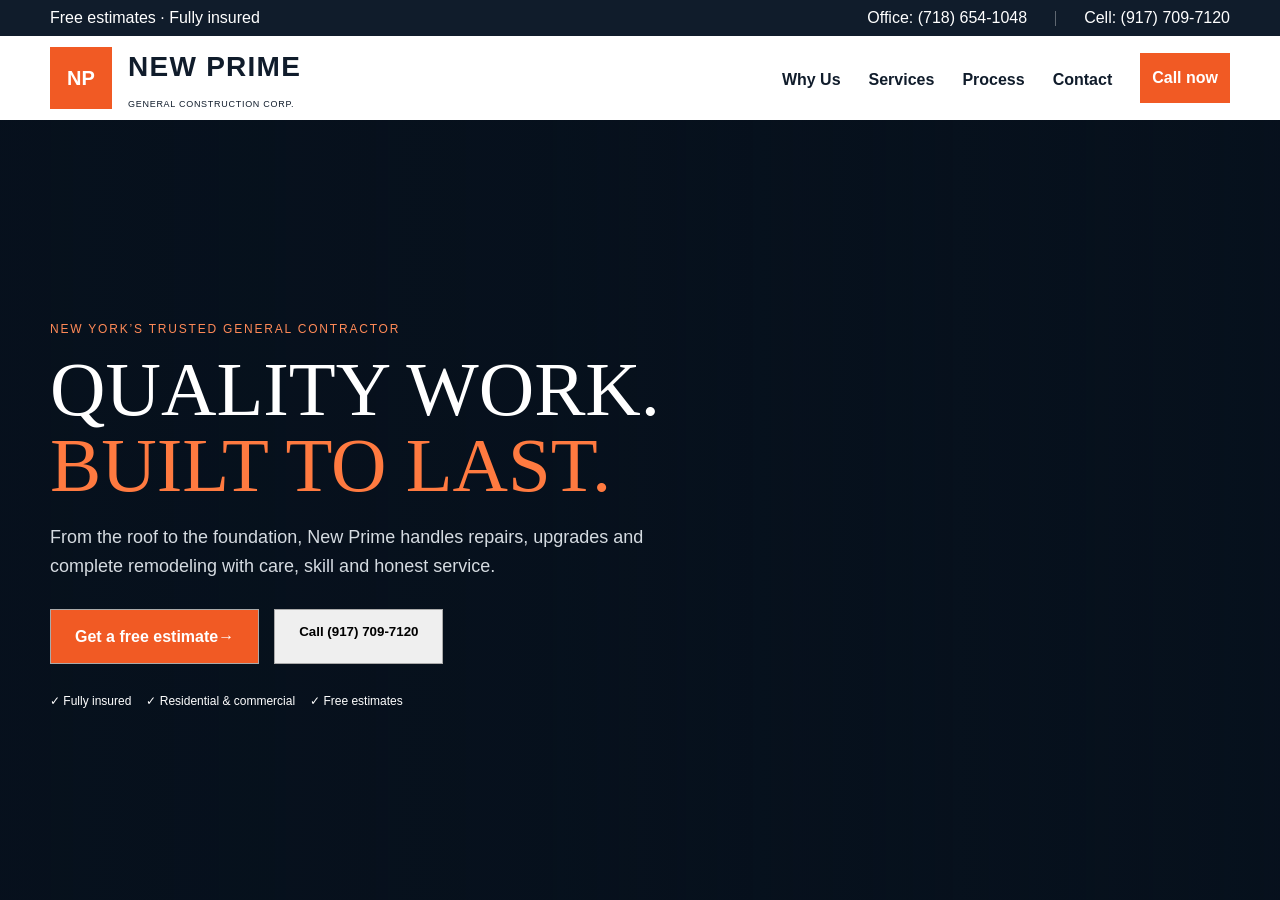
==== commit a8770891: "update template folder" ====
--- a/index.html
+++ b/index.html
@@ -1,11 +1,11 @@
 <!doctype html>
-<html lang="en"><head><meta charset="utf-8"><meta name="viewport" content="width=device-width,initial-scale=1"><meta name="description" content="New Prime General Construction Corp. — fully insured construction services in New York City, Yonkers and Westchester County."><title>New Prime General Construction Corp.</title><link rel="stylesheet" href="style.css"></head>
+<html lang="en"><head><meta charset="utf-8"><meta name="viewport" content="width=device-width,initial-scale=1"><meta name="description" content="New Prime General Construction Corp. — fully insured construction services in New York City, Yonkers and Westchester County."><title>New Prime General Construction Corp.</title><link rel="stylesheet" href="style.css?v=20260819-4"></head>
 <body class="home-page" id="top"><div class="topbar"><div class="wrap"><span>Free estimates · Fully insured</span><div class="top-numbers"><a href="tel:+17186541048">Office: (718) 654-1048</a><a href="tel:+19177097120">Cell: (917) 709-7120</a></div></div></div><header class="header"><div class="wrap nav-wrap"><a class="logo" href="#home" aria-label="New Prime homepage"><span class="logo-mark">NP</span><span><b>NEW PRIME</b><small>GENERAL CONSTRUCTION CORP.</small></span></a><button class="menu" type="button" aria-label="Open navigation" aria-expanded="false"><span></span><span></span><span></span></button><nav aria-label="Main navigation"><a href="#why-us" data-route="why-us">Why Us</a><a href="#services" data-route="services">Services</a><a href="#process" data-route="process">Process</a><a href="#contact" data-route="contact">Contact</a><button class="nav-cta call-trigger" type="button">Call now</button></nav></div></header>
-<main id="main-content"><div class="site-view" data-view="home"><section class="hero"><div class="hero-carousel" aria-hidden="true"><div class="hero-slide active" data-bg="assets/hero-construction.png"></div><div class="hero-slide" data-bg="assets/hero-roofing.png"></div><div class="hero-slide" data-bg="assets/hero-masonry.png"></div><div class="hero-slide" data-bg="assets/hero-waterproofing.png"></div><div class="hero-slide" data-bg="assets/hero-remodeling.png"></div><div class="hero-slide" data-bg="assets/hero-siding.png"></div><div class="hero-slide" data-bg="assets/hero-gutters.png"></div><div class="hero-slide" data-bg="assets/hero-concrete.png"></div><div class="hero-slide" data-bg="assets/hero-painting.png"></div><div class="hero-slide" data-bg="assets/hero-deck.png"></div><div class="hero-shade"></div></div><div class="wrap hero-inner"><p class="kicker">New York’s trusted general contractor</p><h1>Quality work.<br><em>Built to last.</em></h1><p class="hero-copy">From the roof to the foundation, New Prime handles repairs, upgrades and complete remodeling with care, skill and honest service.</p><div class="actions"><a class="btn primary" href="#contact" data-scroll-target="estimate-form">Get a free estimate <span>→</span></a><button class="btn ghost call-trigger" type="button">Call (917) 709-7120</button></div><div class="trust"><span>✓ Fully insured</span><span>✓ Residential & commercial</span><span>✓ Free estimates</span></div></div></section></div><div class="site-view" data-view="why-us" hidden><section class="page-hero hero-why-us"><div class="wrap"><p class="kicker">About New Prime</p><h1>A crew built on trust.</h1><p>Dependable interior and exterior construction for New York homes and businesses.</p></div></section><section class="page-content company-story"><div class="wrap company-layout">
+<main id="main-content"><div class="site-view" id="home" data-view="home"><section class="hero"><div class="hero-carousel" aria-hidden="true"><div class="hero-slide active" data-bg="assets/hero-construction.png"></div><div class="hero-slide" data-bg="assets/hero-roofing.png"></div><div class="hero-slide" data-bg="assets/hero-masonry.png"></div><div class="hero-slide" data-bg="assets/hero-waterproofing.png"></div><div class="hero-slide" data-bg="assets/hero-remodeling.png"></div><div class="hero-slide" data-bg="assets/hero-siding.png"></div><div class="hero-slide" data-bg="assets/hero-gutters.png"></div><div class="hero-slide" data-bg="assets/hero-concrete.png"></div><div class="hero-slide" data-bg="assets/hero-painting.png"></div><div class="hero-slide" data-bg="assets/hero-deck.png"></div><div class="hero-shade"></div></div><div class="wrap hero-inner"><p class="kicker">New York’s trusted general contractor</p><h1>Quality work.<br><em>Built to last.</em></h1><p class="hero-copy">From the roof to the foundation, New Prime handles repairs, upgrades and complete remodeling with care, skill and honest service.</p><div class="actions"><a class="btn primary" href="#contact" data-scroll-target="estimate-form">Get a free estimate <span>→</span></a><button class="btn ghost call-trigger" type="button">Call (917) 709-7120</button></div><div class="trust"><span>✓ Fully insured</span><span>✓ Residential & commercial</span><span>✓ Free estimates</span></div></div></section></div><div class="site-view" id="why-us" data-view="why-us"><section class="page-hero hero-why-us"><div class="wrap"><p class="kicker">About New Prime</p><h1>A crew built on trust.</h1><p>Dependable interior and exterior construction for New York homes and businesses.</p></div></section><section class="page-content company-story"><div class="wrap company-layout">
 <div class="company-heading"><p class="kicker">Our company</p><h2>One reliable crew for every part of your property.</h2><div class="company-since"><strong>2001</strong><span>Established in New York</span></div></div>
 <div class="company-intro"><p class="company-lead">For 25 years, from 2001 to 2026, New Prime General Construction Corp. has helped New York property owners protect, repair and improve the places they depend on.</p></div>
 <div class="company-details"><p>Established in 2001, our fully insured company has worked on a wide variety of residential and commercial projects—from roofing, waterproofing and masonry to complete interior and exterior renovations.</p><p>Our experience includes working as a New York City HPD contractor, giving our team practical familiarity with the standards, coordination and care required for city-related housing work.</p><p>New Prime is licensed to work in Yonkers and Westchester County and proudly serves customers throughout all five boroughs of New York City: Manhattan, Brooklyn, Queens, the Bronx and Staten Island.</p><p>We believe good construction begins with clear communication. We explain the work, respect the property and stay focused on clean, durable results that clients can trust.</p><p class="integrity-statement"><strong>Our record matters:</strong> New Prime has no history of unfinished or fraudulent work. We stand behind our commitments and approach every project with honesty, accountability and respect for our customers.</p><div class="company-highlights"><div><b>25 Years</b><span>Serving New York from 2001 to 2026</span></div><div><b>Experienced</b><span>Residential, commercial and city projects</span></div><div><b>Licensed &amp; Local</b><span>Yonkers, Westchester County and all five NYC boroughs</span></div><div><b>Versatile</b><span>Interior and exterior construction</span></div><div><b>Accountable</b><span>Clear estimates and direct communication</span></div><div><b>Fully Insured</b><span>Professional protection and responsible project care</span></div></div></div>
-</div></section><section class="feature"><div class="feature-photo about-reel"><div class="about-reel-track"><img src="assets/exterior-fence.png" alt="New Prime construction service work 1"><img src="assets/exterior-porch.png" alt="New Prime construction service work 2"><img src="assets/exterior-powerwash.png" alt="New Prime construction service work 3"><img src="assets/exterior-window.png" alt="New Prime construction service work 4"><img src="assets/hero-carpentry.png" alt="New Prime construction service work 5"><img src="assets/hero-concrete.png" alt="New Prime construction service work 6"><img src="assets/hero-construction.png" alt="New Prime construction service work 7"><img src="assets/hero-deck.png" alt="New Prime construction service work 8"><img src="assets/hero-flooring-tile.png" alt="New Prime construction service work 9"><img src="assets/hero-gutters.png" alt="New Prime construction service work 10"><img src="assets/hero-masonry.png" alt="New Prime construction service work 11"><img src="assets/hero-painting.png" alt="New Prime construction service work 12"><img src="assets/hero-remodeling.png" alt="New Prime construction service work 13"><img src="assets/hero-roofing.png" alt="New Prime construction service work 14"><img src="assets/hero-siding.png" alt="New Prime construction service work 15"><img src="assets/hero-waterproofing.png" alt="New Prime construction service work 16"><img src="assets/interior-bathroom.png" alt="New Prime construction service work 17"><img src="assets/interior-kitchen.png" alt="New Prime construction service work 18"><img src="assets/interior-marble.png" alt="New Prime construction service work 19"><img src="assets/interior-plaster.png" alt="New Prime construction service work 20"><img src="assets/interior-tile.png" alt="New Prime construction service work 21"><img src="assets/masonry-brick.png" alt="New Prime construction service work 22"><img src="assets/masonry-driveway.png" alt="New Prime construction service work 23"><img src="assets/masonry-pavers.png" alt="New Prime construction service work 24"><img src="assets/masonry-pointing.png" alt="New Prime construction service work 25"><img src="assets/masonry-steps.png" alt="New Prime construction service work 26"><img src="assets/masonry-stucco.png" alt="New Prime construction service work 27"><img src="assets/roof-coating.png" alt="New Prime construction service work 28"><img src="assets/roof-flashing.png" alt="New Prime construction service work 29"><img src="assets/roof-leak.png" alt="New Prime construction service work 30"><img src="assets/roof-rubber.png" alt="New Prime construction service work 31"><img src="assets/roof-shingles.png" alt="New Prime construction service work 32"><img src="assets/roof-skylight.png" alt="New Prime construction service work 33"><img src="assets/exterior-fence.png" alt="New Prime construction service work 1"><img src="assets/exterior-porch.png" alt="New Prime construction service work 2"><img src="assets/exterior-powerwash.png" alt="New Prime construction service work 3"><img src="assets/exterior-window.png" alt="New Prime construction service work 4"><img src="assets/hero-carpentry.png" alt="New Prime construction service work 5"><img src="assets/hero-concrete.png" alt="New Prime construction service work 6"><img src="assets/hero-construction.png" alt="New Prime construction service work 7"><img src="assets/hero-deck.png" alt="New Prime construction service work 8"><img src="assets/hero-flooring-tile.png" alt="New Prime construction service work 9"><img src="assets/hero-gutters.png" alt="New Prime construction service work 10"><img src="assets/hero-masonry.png" alt="New Prime construction service work 11"><img src="assets/hero-painting.png" alt="New Prime construction service work 12"><img src="assets/hero-remodeling.png" alt="New Prime construction service work 13"><img src="assets/hero-roofing.png" alt="New Prime construction service work 14"><img src="assets/hero-siding.png" alt="New Prime construction service work 15"><img src="assets/hero-waterproofing.png" alt="New Prime construction service work 16"><img src="assets/interior-bathroom.png" alt="New Prime construction service work 17"><img src="assets/interior-kitchen.png" alt="New Prime construction service work 18"><img src="assets/interior-marble.png" alt="New Prime construction service work 19"><img src="assets/interior-plaster.png" alt="New Prime construction service work 20"><img src="assets/interior-tile.png" alt="New Prime construction service work 21"><img src="assets/masonry-brick.png" alt="New Prime construction service work 22"><img src="assets/masonry-driveway.png" alt="New Prime construction service work 23"><img src="assets/masonry-pavers.png" alt="New Prime construction service work 24"><img src="assets/masonry-pointing.png" alt="New Prime construction service work 25"><img src="assets/masonry-steps.png" alt="New Prime construction service work 26"><img src="assets/masonry-stucco.png" alt="New Prime construction service work 27"><img src="assets/roof-coating.png" alt="New Prime construction service work 28"><img src="assets/roof-flashing.png" alt="New Prime construction service work 29"><img src="assets/roof-leak.png" alt="New Prime construction service work 30"><img src="assets/roof-rubber.png" alt="New Prime construction service work 31"><img src="assets/roof-shingles.png" alt="New Prime construction service work 32"><img src="assets/roof-skylight.png" alt="New Prime construction service work 33"></div></div><div class="feature-copy"><p class="kicker">Our promise</p><h2>Honest service. Careful work.</h2><div class="points"><div><span>01</span><p><b>Clear estimates</b><br>Know the work before it begins.</p></div><div><span>02</span><p><b>Direct communication</b><br>Reach the office or Mr. Khan directly.</p></div><div><span>03</span><p><b>Fully insured</b><br>Professional care on every project.</p></div></div></div></section></div><div class="site-view" data-view="services" hidden><section class="page-hero hero-services"><div class="wrap"><p class="kicker">What we do</p><h1>Complete construction services.</h1><p>Interior and exterior solutions for repairs, improvements and full transformations.</p></div></section><section class="services page-services"><div class="wrap"><div class="service-grid"><article class="service-card"><div class="service-card-carousel"><div class="service-photo active" data-bg="assets/hero-roofing.png"></div><div class="service-photo" data-bg="assets/hero-waterproofing.png"></div><div class="service-photo" data-bg="assets/roof-shingles.png"></div><div class="service-photo" data-bg="assets/roof-flashing.png"></div><div class="service-photo" data-bg="assets/roof-leak.png"></div><div class="service-photo" data-bg="assets/roof-coating.png"></div><div class="service-photo" data-bg="assets/roof-rubber.png"></div><div class="service-photo" data-bg="assets/roof-skylight.png"></div><div class="service-photo-shade"></div></div><span class="num">01</span><div class="icon">⌂</div><h3>Roofing & Waterproofing</h3><p>Rubber roofs, shingle roofs, leak prevention and lasting waterproofing.</p><ul><li>Rubber roofs</li><li>Shingle roofs</li><li>Waterproofing</li></ul></article><article class="service-card"><div class="service-card-carousel"><div class="service-photo active" data-bg="assets/hero-masonry.png"></div><div class="service-photo" data-bg="assets/hero-concrete.png"></div><div class="service-photo" data-bg="assets/masonry-brick.png"></div><div class="service-photo" data-bg="assets/masonry-stucco.png"></div><div class="service-photo" data-bg="assets/masonry-steps.png"></div><div class="service-photo" data-bg="assets/masonry-pavers.png"></div><div class="service-photo" data-bg="assets/masonry-pointing.png"></div><div class="service-photo" data-bg="assets/masonry-driveway.png"></div><div class="service-photo-shade"></div></div><span class="num">02</span><div class="icon">▦</div><h3>Masonry & Concrete</h3><p>Repair and construction for the surfaces that protect your property.</p><ul><li>Brick pointing</li><li>Brick work</li><li>Sidewalk & concrete</li><li>Stucco</li></ul></article><article class="service-card"><div class="service-card-carousel"><div class="service-photo active" data-bg="assets/hero-siding.png"></div><div class="service-photo" data-bg="assets/hero-gutters.png"></div><div class="service-photo" data-bg="assets/hero-deck.png"></div><div class="service-photo" data-bg="assets/hero-construction.png"></div><div class="service-photo" data-bg="assets/exterior-fence.png"></div><div class="service-photo" data-bg="assets/exterior-powerwash.png"></div><div class="service-photo" data-bg="assets/exterior-window.png"></div><div class="service-photo" data-bg="assets/exterior-porch.png"></div><div class="service-photo-shade"></div></div><span class="num">03</span><div class="icon">◇</div><h3>Exterior Improvements</h3><p>Durable upgrades that improve curb appeal and weather protection.</p><ul><li>Siding</li><li>Gutters</li><li>Power stones</li><li>Decks</li></ul></article><article class="service-card"><div class="service-card-carousel"><div class="service-photo active" data-bg="assets/interior-kitchen.png"></div><div class="service-photo" data-bg="assets/interior-bathroom.png"></div><div class="service-photo" data-bg="assets/hero-flooring-tile.png"></div><div class="service-photo" data-bg="assets/interior-marble.png"></div><div class="service-photo" data-bg="assets/interior-tile.png"></div><div class="service-photo" data-bg="assets/interior-plaster.png"></div><div class="service-photo" data-bg="assets/hero-painting.png"></div><div class="service-photo" data-bg="assets/hero-carpentry.png"></div><div class="service-photo-shade"></div></div><span class="num">04</span><div class="icon">⌁</div><h3>Interior Remodeling</h3><p>Finishing and renovation work to make your rooms feel new.</p><ul><li>Kitchen & bathroom</li><li>Flooring</li><li>Marble & tiles</li><li>Plaster, paint & carpentry</li></ul></article></div></div></section></div><div class="site-view" data-view="process" hidden><section class="page-hero hero-process"><div class="wrap"><p class="kicker">How it works</p><h1>A simple path to a better property.</h1><p>From the first call to the finished job, we keep the process clear.</p></div></section><section class="process"><div class="wrap"><div class="steps"><div><span>1</span><h3>Tell us about the job</h3><p>Call, email or use the contact form to describe what your property needs.</p></div><div><span>2</span><h3>Get a free estimate</h3><p>We review your project, answer questions and recommend the right approach.</p></div><div><span>3</span><h3>Build with confidence</h3><p>Our fully insured team completes the agreed work with skill and care.</p></div></div><div class="process-cta"><h2>Ready to discuss your project?</h2><button class="btn primary call-trigger">Call New Prime</button></div></div></section></div><div class="site-view" data-view="contact" hidden><section class="page-hero hero-contact"><div class="wrap"><p class="kicker">Get in touch</p><h1>Start with a free estimate.</h1><p>Tell us what your property needs and our team will follow up.</p></div></section><section class="contact"><div class="wrap contact-grid"><div class="contact-copy"><h2>Contact New Prime</h2><div class="contact-links"><a href="tel:+17186541048"><small>OFFICE</small><b>(718) 654-1048</b></a><div><small>FAX</small><b>(718) 654-3859</b></div><a href="tel:+19177097120"><small>MR. KHAN / CELL</small><b>(917) 709-7120</b></a><a href="mailto:newprimeconstruction@yahoo.com"><small>EMAIL</small><b>newprimeconstruction@yahoo.com</b></a></div></div><form class="estimate-form official-estimate" id="estimate-form">
+</div></section><section class="feature"><div class="feature-photo about-reel"><div class="about-reel-track"><img src="assets/exterior-fence.png" alt="New Prime construction service work 1"><img src="assets/exterior-porch.png" alt="New Prime construction service work 2"><img src="assets/exterior-powerwash.png" alt="New Prime construction service work 3"><img src="assets/exterior-window.png" alt="New Prime construction service work 4"><img src="assets/hero-carpentry.png" alt="New Prime construction service work 5"><img src="assets/hero-concrete.png" alt="New Prime construction service work 6"><img src="assets/hero-construction.png" alt="New Prime construction service work 7"><img src="assets/hero-deck.png" alt="New Prime construction service work 8"><img src="assets/hero-flooring-tile.png" alt="New Prime construction service work 9"><img src="assets/hero-gutters.png" alt="New Prime construction service work 10"><img src="assets/hero-masonry.png" alt="New Prime construction service work 11"><img src="assets/hero-painting.png" alt="New Prime construction service work 12"><img src="assets/hero-remodeling.png" alt="New Prime construction service work 13"><img src="assets/hero-roofing.png" alt="New Prime construction service work 14"><img src="assets/hero-siding.png" alt="New Prime construction service work 15"><img src="assets/hero-waterproofing.png" alt="New Prime construction service work 16"><img src="assets/interior-bathroom.png" alt="New Prime construction service work 17"><img src="assets/interior-kitchen.png" alt="New Prime construction service work 18"><img src="assets/interior-marble.png" alt="New Prime construction service work 19"><img src="assets/interior-plaster.png" alt="New Prime construction service work 20"><img src="assets/interior-tile.png" alt="New Prime construction service work 21"><img src="assets/masonry-brick.png" alt="New Prime construction service work 22"><img src="assets/masonry-driveway.png" alt="New Prime construction service work 23"><img src="assets/masonry-pavers.png" alt="New Prime construction service work 24"><img src="assets/masonry-pointing.png" alt="New Prime construction service work 25"><img src="assets/masonry-steps.png" alt="New Prime construction service work 26"><img src="assets/masonry-stucco.png" alt="New Prime construction service work 27"><img src="assets/roof-coating.png" alt="New Prime construction service work 28"><img src="assets/roof-flashing.png" alt="New Prime construction service work 29"><img src="assets/roof-leak.png" alt="New Prime construction service work 30"><img src="assets/roof-rubber.png" alt="New Prime construction service work 31"><img src="assets/roof-shingles.png" alt="New Prime construction service work 32"><img src="assets/roof-skylight.png" alt="New Prime construction service work 33"><img src="assets/exterior-fence.png" alt="New Prime construction service work 1"><img src="assets/exterior-porch.png" alt="New Prime construction service work 2"><img src="assets/exterior-powerwash.png" alt="New Prime construction service work 3"><img src="assets/exterior-window.png" alt="New Prime construction service work 4"><img src="assets/hero-carpentry.png" alt="New Prime construction service work 5"><img src="assets/hero-concrete.png" alt="New Prime construction service work 6"><img src="assets/hero-construction.png" alt="New Prime construction service work 7"><img src="assets/hero-deck.png" alt="New Prime construction service work 8"><img src="assets/hero-flooring-tile.png" alt="New Prime construction service work 9"><img src="assets/hero-gutters.png" alt="New Prime construction service work 10"><img src="assets/hero-masonry.png" alt="New Prime construction service work 11"><img src="assets/hero-painting.png" alt="New Prime construction service work 12"><img src="assets/hero-remodeling.png" alt="New Prime construction service work 13"><img src="assets/hero-roofing.png" alt="New Prime construction service work 14"><img src="assets/hero-siding.png" alt="New Prime construction service work 15"><img src="assets/hero-waterproofing.png" alt="New Prime construction service work 16"><img src="assets/interior-bathroom.png" alt="New Prime construction service work 17"><img src="assets/interior-kitchen.png" alt="New Prime construction service work 18"><img src="assets/interior-marble.png" alt="New Prime construction service work 19"><img src="assets/interior-plaster.png" alt="New Prime construction service work 20"><img src="assets/interior-tile.png" alt="New Prime construction service work 21"><img src="assets/masonry-brick.png" alt="New Prime construction service work 22"><img src="assets/masonry-driveway.png" alt="New Prime construction service work 23"><img src="assets/masonry-pavers.png" alt="New Prime construction service work 24"><img src="assets/masonry-pointing.png" alt="New Prime construction service work 25"><img src="assets/masonry-steps.png" alt="New Prime construction service work 26"><img src="assets/masonry-stucco.png" alt="New Prime construction service work 27"><img src="assets/roof-coating.png" alt="New Prime construction service work 28"><img src="assets/roof-flashing.png" alt="New Prime construction service work 29"><img src="assets/roof-leak.png" alt="New Prime construction service work 30"><img src="assets/roof-rubber.png" alt="New Prime construction service work 31"><img src="assets/roof-shingles.png" alt="New Prime construction service work 32"><img src="assets/roof-skylight.png" alt="New Prime construction service work 33"></div></div><div class="feature-copy"><p class="kicker">Our promise</p><h2>Honest service. Careful work.</h2><div class="points"><div><span>01</span><p><b>Clear estimates</b><br>Know the work before it begins.</p></div><div><span>02</span><p><b>Direct communication</b><br>Reach the office or Mr. Khan directly.</p></div><div><span>03</span><p><b>Fully insured</b><br>Professional care on every project.</p></div></div></div></section></div><div class="site-view" id="services" data-view="services"><section class="page-hero hero-services"><div class="wrap"><p class="kicker">What we do</p><h1>Complete construction services.</h1><p>Interior and exterior solutions for repairs, improvements and full transformations.</p></div></section><section class="services page-services"><div class="wrap"><div class="service-grid"><article class="service-card"><div class="service-card-carousel"><div class="service-photo active" data-bg="assets/hero-roofing.png"></div><div class="service-photo" data-bg="assets/hero-waterproofing.png"></div><div class="service-photo" data-bg="assets/roof-shingles.png"></div><div class="service-photo" data-bg="assets/roof-flashing.png"></div><div class="service-photo" data-bg="assets/roof-leak.png"></div><div class="service-photo" data-bg="assets/roof-coating.png"></div><div class="service-photo" data-bg="assets/roof-rubber.png"></div><div class="service-photo" data-bg="assets/roof-skylight.png"></div><div class="service-photo-shade"></div></div><span class="num">01</span><div class="icon">⌂</div><h3>Roofing & Waterproofing</h3><p>Rubber roofs, shingle roofs, leak prevention and lasting waterproofing.</p><ul><li>Rubber roofs</li><li>Shingle roofs</li><li>Waterproofing</li></ul></article><article class="service-card"><div class="service-card-carousel"><div class="service-photo active" data-bg="assets/hero-masonry.png"></div><div class="service-photo" data-bg="assets/hero-concrete.png"></div><div class="service-photo" data-bg="assets/masonry-brick.png"></div><div class="service-photo" data-bg="assets/masonry-stucco.png"></div><div class="service-photo" data-bg="assets/masonry-steps.png"></div><div class="service-photo" data-bg="assets/masonry-pavers.png"></div><div class="service-photo" data-bg="assets/masonry-pointing.png"></div><div class="service-photo" data-bg="assets/masonry-driveway.png"></div><div class="service-photo-shade"></div></div><span class="num">02</span><div class="icon">▦</div><h3>Masonry & Concrete</h3><p>Repair and construction for the surfaces that protect your property.</p><ul><li>Brick pointing</li><li>Brick work</li><li>Sidewalk & concrete</li><li>Stucco</li></ul></article><article class="service-card"><div class="service-card-carousel"><div class="service-photo active" data-bg="assets/hero-siding.png"></div><div class="service-photo" data-bg="assets/hero-gutters.png"></div><div class="service-photo" data-bg="assets/hero-deck.png"></div><div class="service-photo" data-bg="assets/hero-construction.png"></div><div class="service-photo" data-bg="assets/exterior-fence.png"></div><div class="service-photo" data-bg="assets/exterior-powerwash.png"></div><div class="service-photo" data-bg="assets/exterior-window.png"></div><div class="service-photo" data-bg="assets/exterior-porch.png"></div><div class="service-photo-shade"></div></div><span class="num">03</span><div class="icon">◇</div><h3>Exterior Improvements</h3><p>Durable upgrades that improve curb appeal and weather protection.</p><ul><li>Siding</li><li>Gutters</li><li>Power stones</li><li>Decks</li></ul></article><article class="service-card"><div class="service-card-carousel"><div class="service-photo active" data-bg="assets/interior-kitchen.png"></div><div class="service-photo" data-bg="assets/interior-bathroom.png"></div><div class="service-photo" data-bg="assets/hero-flooring-tile.png"></div><div class="service-photo" data-bg="assets/interior-marble.png"></div><div class="service-photo" data-bg="assets/interior-tile.png"></div><div class="service-photo" data-bg="assets/interior-plaster.png"></div><div class="service-photo" data-bg="assets/hero-painting.png"></div><div class="service-photo" data-bg="assets/hero-carpentry.png"></div><div class="service-photo-shade"></div></div><span class="num">04</span><div class="icon">⌁</div><h3>Interior Remodeling</h3><p>Finishing and renovation work to make your rooms feel new.</p><ul><li>Kitchen & bathroom</li><li>Flooring</li><li>Marble & tiles</li><li>Plaster, paint & carpentry</li></ul></article></div></div></section></div><div class="site-view" id="process" data-view="process"><section class="page-hero hero-process"><div class="wrap"><p class="kicker">How it works</p><h1>A simple path to a better property.</h1><p>From the first call to the finished job, we keep the process clear.</p></div></section><section class="process"><div class="wrap"><div class="steps"><div><span>1</span><h3>Tell us about the job</h3><p>Call, email or use the contact form to describe what your property needs.</p></div><div><span>2</span><h3>Get a free estimate</h3><p>We review your project, answer questions and recommend the right approach.</p></div><div><span>3</span><h3>Build with confidence</h3><p>Our fully insured team completes the agreed work with skill and care.</p></div></div><div class="process-cta"><h2>Ready to discuss your project?</h2><button class="btn primary call-trigger">Call New Prime</button></div></div></section></div><div class="site-view" id="contact" data-view="contact"><section class="page-hero hero-contact"><div class="wrap"><p class="kicker">Get in touch</p><h1>Start with a free estimate.</h1><p>Tell us what your property needs and our team will follow up.</p></div></section><section class="contact"><div class="wrap contact-grid"><div class="contact-copy"><h2>Contact New Prime</h2><div class="contact-links"><a href="tel:+17186541048"><small>OFFICE</small><b>(718) 654-1048</b></a><div><small>FAX</small><b>(718) 654-3859</b></div><a href="tel:+19177097120"><small>MR. KHAN / CELL</small><b>(917) 709-7120</b></a><a href="mailto:newprimeconstruction@yahoo.com"><small>EMAIL</small><b>newprimeconstruction@yahoo.com</b></a></div></div><form class="estimate-form official-estimate" id="estimate-form">
 <div class="estimate-brand"><div><strong>NEW PRIME</strong><span>GENERAL CONSTRUCTION CORP.</span></div><p>FREE ESTIMATES · FULLY INSURED · EXTERIOR & INTERIOR WORK</p></div>
 <div class="estimate-title"><h2>Official Estimate Request</h2><p>Complete this form, then copy it or open a prepared email to New Prime.</p></div>
 <fieldset><legend>Client & property information</legend><div class="estimate-grid">
@@ -37,4 +37,4 @@
   </div>
   <div class="wrap copyright"><span>© 2001–2026</span><span>New Prime General Construction Corp.</span></div>
 </footer>
-<div class="call-modal" aria-hidden="true"><div class="call-box" role="dialog" aria-modal="true" aria-labelledby="call-title"><button class="call-close" type="button" aria-label="Close">×</button><p class="kicker">Contact New Prime</p><h2 id="call-title">Call our team</h2><div class="call-number"><small>OFFICE</small><b>(718) 654-1048</b></div><div class="call-number"><small>MR. KHAN / CELL</small><b>(917) 709-7120</b></div><div class="office-hours"><small>OFFICE HOURS</small><b>9:00 AM–5:00 PM</b><span>Monday–Saturday</span></div><div class="fax"><small>FAX</small><b>(718) 654-3859</b></div></div></div><script src="script.js"></script></body></html>
+<div class="call-modal" aria-hidden="true"><div class="call-box" role="dialog" aria-modal="true" aria-labelledby="call-title"><button class="call-close" type="button" aria-label="Close">×</button><p class="kicker">Contact New Prime</p><h2 id="call-title">Call our team</h2><div class="call-number"><small>OFFICE</small><b>(718) 654-1048</b></div><div class="call-number"><small>MR. KHAN / CELL</small><b>(917) 709-7120</b></div><div class="office-hours"><small>OFFICE HOURS</small><b>9:00 AM–5:00 PM</b><span>Monday–Saturday</span></div><div class="fax"><small>FAX</small><b>(718) 654-3859</b></div></div></div><script src="script.js?v=20260819-3"></script></body></html>
--- a/style.css
+++ b/style.css
@@ -83,7 +83,7 @@
 /* Brighter service photos */
 .page-services .service-photo-shade{background:linear-gradient(90deg,rgba(5,13,22,.62),rgba(5,13,22,.38))!important}
 .page-services .service-card h3,.page-services .service-card p,.page-services .service-card li,.page-services .service-card .icon,.page-services .service-card .num{text-shadow:0 2px 5px rgba(0,0,0,.95),0 0 12px rgba(0,0,0,.8)}
-.page-services .service-card ul{background:rgba(5,13,22,.28);padding:8px 12px;border-radius:3px;backdrop-filter:blur(1px)}
+.page-services .service-card ul{background:rgba(5,13,22,.28);padding:8px 12px;border-radius:3px;-webkit-backdrop-filter:blur(1px);backdrop-filter:blur(1px)}
 
 /* Maximum photo visibility with high-contrast copy */
 .page-services .service-photo-shade{background:linear-gradient(90deg,rgba(5,13,22,.18),rgba(5,13,22,.06))!important}
@@ -105,6 +105,7 @@
   border:0!important;
   border-left:0!important;
   box-shadow:none!important;
+  -webkit-backdrop-filter:none!important;
   backdrop-filter:none!important;
 }
 .page-services .service-card h3,
@@ -334,6 +335,10 @@
 
 /* Final single-file page routing and shared finishing details */
 .site-view[hidden]{display:none!important}
+.site-view{display:none}
+.site-view[data-view="home"]{display:block}
+body:has(#why-us:target,#services:target,#process:target,#contact:target) .site-view[data-view="home"]{display:none}
+.site-view:target{display:block}
 .site-footer{background:#101c2b;color:#fff}
 .modal-open{overflow:hidden}
 .header nav a:focus-visible,
@@ -474,3 +479,127 @@
   .footer-service-tree{gap:16px}
 }
 
+/* Final mobile-friendly pass */
+html{scroll-behavior:smooth}
+body{overflow-x:hidden}
+img{max-width:100%}
+button,a,input,select,textarea{touch-action:manipulation}
+@media(max-width:700px){
+  .wrap{width:min(100% - 28px,1180px)}
+  .topbar .wrap{height:auto;min-height:42px;gap:8px;padding:6px 0}
+  .top-numbers{width:100%;justify-content:space-between;gap:8px}
+  .top-numbers a{white-space:nowrap}
+  .header{height:74px}
+  .logo-mark{padding:10px}
+  .logo b{font-size:15px}
+  .header .menu{display:flex;flex-direction:column;gap:5px;padding:12px;border:0;background:transparent}
+  .header .menu span{display:block;width:25px;height:2px;background:#101c2b}
+  .header nav{top:116px;max-height:calc(100vh - 116px);overflow-y:auto;box-shadow:0 18px 35px #0003}
+  .header nav a,.header nav button{width:100%;min-height:46px;display:flex;align-items:center;justify-content:center}
+  .page-hero{min-height:310px;padding:45px 0}
+  .page-hero h1{font-size:clamp(42px,13vw,62px)}
+  .page-hero p:last-child{font-size:16px}
+  .hero{padding:42px 0}
+  .hero-inner{width:100%}
+  .hero h1{font-size:clamp(44px,14vw,58px)}
+  .hero-copy{max-width:100%}
+  .actions{display:grid;grid-template-columns:1fr}
+  .actions .btn{justify-content:center;min-height:50px}
+  .trust{gap:8px 14px}
+  .company-layout{column-gap:0}
+  .company-heading h2{font-size:clamp(38px,12vw,52px)}
+  .company-since{max-width:100%;gap:12px}
+  .company-since span{font-size:13px}
+  .company-details{font-size:16px}
+  .company-details .integrity-statement{padding:16px}
+  .feature{min-height:0}
+  .about-reel{min-height:330px}
+  .feature-copy{padding:45px 20px}
+  .service-card{min-height:520px;padding:28px 20px}
+  .service-card h3{font-size:30px}
+  .process .steps{gap:12px}
+  .process .steps>div{padding:24px 20px}
+  .process .process-cta{margin-top:30px;padding:28px 18px}
+  .process-cta h2{font-size:38px}
+  .contact{padding-left:0;padding-right:0}
+  .official-estimate{width:100%;overflow:hidden}
+  .official-estimate input,.official-estimate select,.official-estimate textarea{font-size:16px}
+  .estimate-actions .btn{min-height:50px;justify-content:center}
+  .call-modal{padding:10px}
+  .call-box{width:100%;max-height:calc(100vh - 20px)}
+  .call-box h2{font-size:42px}
+  .call-box .call-number b,.call-box .office-hours b,.call-box .fax b{font-size:22px}
+  .footer-brand-row p{font-size:14px}
+  .footer-service-tree li{padding-left:12px;font-size:15px}
+  .site-footer .copyright{font-size:14px}
+}
+@media(max-width:380px){
+  .wrap{width:min(100% - 20px,1180px)}
+  .top-numbers{font-size:10px}
+  .logo small{font-size:7px}
+  .hero h1,.page-hero h1{font-size:40px}
+  .company-since strong{font-size:50px}
+  .check-grid{grid-template-columns:1fr!important}
+}
+
+/* Preserve the original full-screen Home presentation */
+.home-page{
+  height:100vh;
+  min-height:0;
+  overflow:hidden;
+  padding-bottom:0!important;
+}
+.home-page main{
+  height:calc(100vh - 120px);
+}
+.home-page .site-view[data-view="home"]{
+  height:100%;
+}
+.home-page .hero{
+  height:100%;
+  min-height:0;
+}
+.home-page .site-footer{
+  display:none!important;
+}
+@media(max-width:700px){
+  .home-page main{height:calc(100vh - 116px)}
+  .home-page .hero{padding:25px 0}
+  .home-page .hero-inner{padding-bottom:0}
+}
+
+/* Image fallbacks: work from both file:// and local/hosted web servers */
+[data-bg="assets/exterior-fence.png"]{background-image:url("assets/exterior-fence.png")}
+[data-bg="assets/exterior-porch.png"]{background-image:url("assets/exterior-porch.png")}
+[data-bg="assets/exterior-powerwash.png"]{background-image:url("assets/exterior-powerwash.png")}
+[data-bg="assets/exterior-window.png"]{background-image:url("assets/exterior-window.png")}
+[data-bg="assets/hero-carpentry.png"]{background-image:url("assets/hero-carpentry.png")}
+[data-bg="assets/hero-concrete.png"]{background-image:url("assets/hero-concrete.png")}
+[data-bg="assets/hero-construction.png"]{background-image:url("assets/hero-construction.png")}
+[data-bg="assets/hero-deck.png"]{background-image:url("assets/hero-deck.png")}
+[data-bg="assets/hero-flooring-tile.png"]{background-image:url("assets/hero-flooring-tile.png")}
+[data-bg="assets/hero-gutters.png"]{background-image:url("assets/hero-gutters.png")}
+[data-bg="assets/hero-masonry.png"]{background-image:url("assets/hero-masonry.png")}
+[data-bg="assets/hero-painting.png"]{background-image:url("assets/hero-painting.png")}
+[data-bg="assets/hero-remodeling.png"]{background-image:url("assets/hero-remodeling.png")}
+[data-bg="assets/hero-roofing.png"]{background-image:url("assets/hero-roofing.png")}
+[data-bg="assets/hero-siding.png"]{background-image:url("assets/hero-siding.png")}
+[data-bg="assets/hero-waterproofing.png"]{background-image:url("assets/hero-waterproofing.png")}
+[data-bg="assets/interior-bathroom.png"]{background-image:url("assets/interior-bathroom.png")}
+[data-bg="assets/interior-kitchen.png"]{background-image:url("assets/interior-kitchen.png")}
+[data-bg="assets/interior-marble.png"]{background-image:url("assets/interior-marble.png")}
+[data-bg="assets/interior-plaster.png"]{background-image:url("assets/interior-plaster.png")}
+[data-bg="assets/interior-tile.png"]{background-image:url("assets/interior-tile.png")}
+[data-bg="assets/masonry-brick.png"]{background-image:url("assets/masonry-brick.png")}
+[data-bg="assets/masonry-driveway.png"]{background-image:url("assets/masonry-driveway.png")}
+[data-bg="assets/masonry-pavers.png"]{background-image:url("assets/masonry-pavers.png")}
+[data-bg="assets/masonry-pointing.png"]{background-image:url("assets/masonry-pointing.png")}
+[data-bg="assets/masonry-steps.png"]{background-image:url("assets/masonry-steps.png")}
+[data-bg="assets/masonry-stucco.png"]{background-image:url("assets/masonry-stucco.png")}
+[data-bg="assets/roof-coating.png"]{background-image:url("assets/roof-coating.png")}
+[data-bg="assets/roof-flashing.png"]{background-image:url("assets/roof-flashing.png")}
+[data-bg="assets/roof-leak.png"]{background-image:url("assets/roof-leak.png")}
+[data-bg="assets/roof-rubber.png"]{background-image:url("assets/roof-rubber.png")}
+[data-bg="assets/roof-shingles.png"]{background-image:url("assets/roof-shingles.png")}
+[data-bg="assets/roof-skylight.png"]{background-image:url("assets/roof-skylight.png")}
+
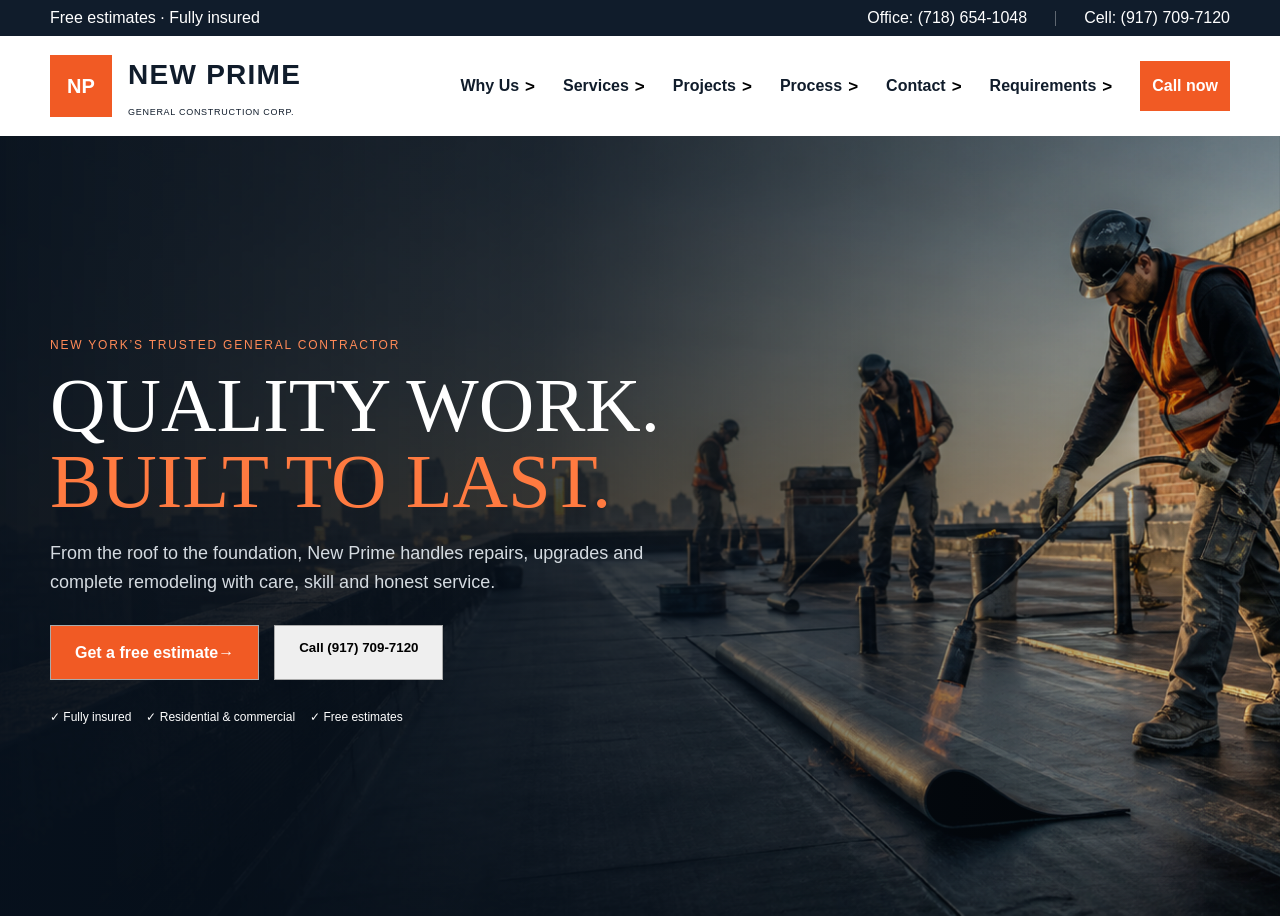
==== commit 4a228b4e: "update to company" ====
--- a/index.html
+++ b/index.html
@@ -1,17 +1,56 @@
 <!doctype html>
-<html lang="en"><head><meta charset="utf-8"><meta name="viewport" content="width=device-width,initial-scale=1"><meta name="description" content="New Prime General Construction Corp. — fully insured construction services in New York City, Yonkers and Westchester County."><title>New Prime General Construction Corp.</title><link rel="stylesheet" href="style.css?v=20260819-4"></head>
-<body class="home-page" id="top"><div class="topbar"><div class="wrap"><span>Free estimates · Fully insured</span><div class="top-numbers"><a href="tel:+17186541048">Office: (718) 654-1048</a><a href="tel:+19177097120">Cell: (917) 709-7120</a></div></div></div><header class="header"><div class="wrap nav-wrap"><a class="logo" href="#home" aria-label="New Prime homepage"><span class="logo-mark">NP</span><span><b>NEW PRIME</b><small>GENERAL CONSTRUCTION CORP.</small></span></a><button class="menu" type="button" aria-label="Open navigation" aria-expanded="false"><span></span><span></span><span></span></button><nav aria-label="Main navigation"><a href="#why-us" data-route="why-us">Why Us</a><a href="#services" data-route="services">Services</a><a href="#process" data-route="process">Process</a><a href="#contact" data-route="contact">Contact</a><button class="nav-cta call-trigger" type="button">Call now</button></nav></div></header>
+<html lang="en"><head><meta charset="utf-8"><meta name="viewport" content="width=device-width,initial-scale=1"><meta name="description" content="New Prime General Construction Corp. — fully insured construction services in New York City, Yonkers and Westchester County."><title>New Prime General Construction Corp.</title><link rel="stylesheet" href="style.css?v=recommended-4"></head>
+<body class="home-page" id="top"><div class="topbar"><div class="wrap"><span>Free estimates · Fully insured</span><div class="top-numbers"><a href="tel:+17186541048">Office: (718) 654-1048</a><a href="tel:+19177097120">Cell: (917) 709-7120</a></div></div></div><header class="header"><div class="wrap nav-wrap"><a class="logo" href="#home" aria-label="New Prime homepage"><span class="logo-mark">NP</span><span><b>NEW PRIME</b><small>GENERAL CONSTRUCTION CORP.</small></span></a><button class="menu" type="button" aria-label="Open navigation" aria-expanded="false"><span></span><span></span><span></span></button><nav aria-label="Main navigation"><a href="#why-us" data-route="why-us">Why Us</a><a href="#services" data-route="services">Services</a><a href="#projects" data-route="projects">Projects</a><a href="#process" data-route="process">Process</a><a href="#contact" data-route="contact">Contact</a><button class="nav-cta call-trigger" type="button">Call now</button></nav></div></header>
 <main id="main-content"><div class="site-view" id="home" data-view="home"><section class="hero"><div class="hero-carousel" aria-hidden="true"><div class="hero-slide active" data-bg="assets/hero-construction.png"></div><div class="hero-slide" data-bg="assets/hero-roofing.png"></div><div class="hero-slide" data-bg="assets/hero-masonry.png"></div><div class="hero-slide" data-bg="assets/hero-waterproofing.png"></div><div class="hero-slide" data-bg="assets/hero-remodeling.png"></div><div class="hero-slide" data-bg="assets/hero-siding.png"></div><div class="hero-slide" data-bg="assets/hero-gutters.png"></div><div class="hero-slide" data-bg="assets/hero-concrete.png"></div><div class="hero-slide" data-bg="assets/hero-painting.png"></div><div class="hero-slide" data-bg="assets/hero-deck.png"></div><div class="hero-shade"></div></div><div class="wrap hero-inner"><p class="kicker">New York’s trusted general contractor</p><h1>Quality work.<br><em>Built to last.</em></h1><p class="hero-copy">From the roof to the foundation, New Prime handles repairs, upgrades and complete remodeling with care, skill and honest service.</p><div class="actions"><a class="btn primary" href="#contact" data-scroll-target="estimate-form">Get a free estimate <span>→</span></a><button class="btn ghost call-trigger" type="button">Call (917) 709-7120</button></div><div class="trust"><span>✓ Fully insured</span><span>✓ Residential & commercial</span><span>✓ Free estimates</span></div></div></section></div><div class="site-view" id="why-us" data-view="why-us"><section class="page-hero hero-why-us"><div class="wrap"><p class="kicker">About New Prime</p><h1>A crew built on trust.</h1><p>Dependable interior and exterior construction for New York homes and businesses.</p></div></section><section class="page-content company-story"><div class="wrap company-layout">
-<div class="company-heading"><p class="kicker">Our company</p><h2>One reliable crew for every part of your property.</h2><div class="company-since"><strong>2001</strong><span>Established in New York</span></div></div>
-<div class="company-intro"><p class="company-lead">For 25 years, from 2001 to 2026, New Prime General Construction Corp. has helped New York property owners protect, repair and improve the places they depend on.</p></div>
-<div class="company-details"><p>Established in 2001, our fully insured company has worked on a wide variety of residential and commercial projects—from roofing, waterproofing and masonry to complete interior and exterior renovations.</p><p>Our experience includes working as a New York City HPD contractor, giving our team practical familiarity with the standards, coordination and care required for city-related housing work.</p><p>New Prime is licensed to work in Yonkers and Westchester County and proudly serves customers throughout all five boroughs of New York City: Manhattan, Brooklyn, Queens, the Bronx and Staten Island.</p><p>We believe good construction begins with clear communication. We explain the work, respect the property and stay focused on clean, durable results that clients can trust.</p><p class="integrity-statement"><strong>Our record matters:</strong> New Prime has no history of unfinished or fraudulent work. We stand behind our commitments and approach every project with honesty, accountability and respect for our customers.</p><div class="company-highlights"><div><b>25 Years</b><span>Serving New York from 2001 to 2026</span></div><div><b>Experienced</b><span>Residential, commercial and city projects</span></div><div><b>Licensed &amp; Local</b><span>Yonkers, Westchester County and all five NYC boroughs</span></div><div><b>Versatile</b><span>Interior and exterior construction</span></div><div><b>Accountable</b><span>Clear estimates and direct communication</span></div><div><b>Fully Insured</b><span>Professional protection and responsible project care</span></div></div></div>
-</div></section><section class="feature"><div class="feature-photo about-reel"><div class="about-reel-track"><img src="assets/exterior-fence.png" alt="New Prime construction service work 1"><img src="assets/exterior-porch.png" alt="New Prime construction service work 2"><img src="assets/exterior-powerwash.png" alt="New Prime construction service work 3"><img src="assets/exterior-window.png" alt="New Prime construction service work 4"><img src="assets/hero-carpentry.png" alt="New Prime construction service work 5"><img src="assets/hero-concrete.png" alt="New Prime construction service work 6"><img src="assets/hero-construction.png" alt="New Prime construction service work 7"><img src="assets/hero-deck.png" alt="New Prime construction service work 8"><img src="assets/hero-flooring-tile.png" alt="New Prime construction service work 9"><img src="assets/hero-gutters.png" alt="New Prime construction service work 10"><img src="assets/hero-masonry.png" alt="New Prime construction service work 11"><img src="assets/hero-painting.png" alt="New Prime construction service work 12"><img src="assets/hero-remodeling.png" alt="New Prime construction service work 13"><img src="assets/hero-roofing.png" alt="New Prime construction service work 14"><img src="assets/hero-siding.png" alt="New Prime construction service work 15"><img src="assets/hero-waterproofing.png" alt="New Prime construction service work 16"><img src="assets/interior-bathroom.png" alt="New Prime construction service work 17"><img src="assets/interior-kitchen.png" alt="New Prime construction service work 18"><img src="assets/interior-marble.png" alt="New Prime construction service work 19"><img src="assets/interior-plaster.png" alt="New Prime construction service work 20"><img src="assets/interior-tile.png" alt="New Prime construction service work 21"><img src="assets/masonry-brick.png" alt="New Prime construction service work 22"><img src="assets/masonry-driveway.png" alt="New Prime construction service work 23"><img src="assets/masonry-pavers.png" alt="New Prime construction service work 24"><img src="assets/masonry-pointing.png" alt="New Prime construction service work 25"><img src="assets/masonry-steps.png" alt="New Prime construction service work 26"><img src="assets/masonry-stucco.png" alt="New Prime construction service work 27"><img src="assets/roof-coating.png" alt="New Prime construction service work 28"><img src="assets/roof-flashing.png" alt="New Prime construction service work 29"><img src="assets/roof-leak.png" alt="New Prime construction service work 30"><img src="assets/roof-rubber.png" alt="New Prime construction service work 31"><img src="assets/roof-shingles.png" alt="New Prime construction service work 32"><img src="assets/roof-skylight.png" alt="New Prime construction service work 33"><img src="assets/exterior-fence.png" alt="New Prime construction service work 1"><img src="assets/exterior-porch.png" alt="New Prime construction service work 2"><img src="assets/exterior-powerwash.png" alt="New Prime construction service work 3"><img src="assets/exterior-window.png" alt="New Prime construction service work 4"><img src="assets/hero-carpentry.png" alt="New Prime construction service work 5"><img src="assets/hero-concrete.png" alt="New Prime construction service work 6"><img src="assets/hero-construction.png" alt="New Prime construction service work 7"><img src="assets/hero-deck.png" alt="New Prime construction service work 8"><img src="assets/hero-flooring-tile.png" alt="New Prime construction service work 9"><img src="assets/hero-gutters.png" alt="New Prime construction service work 10"><img src="assets/hero-masonry.png" alt="New Prime construction service work 11"><img src="assets/hero-painting.png" alt="New Prime construction service work 12"><img src="assets/hero-remodeling.png" alt="New Prime construction service work 13"><img src="assets/hero-roofing.png" alt="New Prime construction service work 14"><img src="assets/hero-siding.png" alt="New Prime construction service work 15"><img src="assets/hero-waterproofing.png" alt="New Prime construction service work 16"><img src="assets/interior-bathroom.png" alt="New Prime construction service work 17"><img src="assets/interior-kitchen.png" alt="New Prime construction service work 18"><img src="assets/interior-marble.png" alt="New Prime construction service work 19"><img src="assets/interior-plaster.png" alt="New Prime construction service work 20"><img src="assets/interior-tile.png" alt="New Prime construction service work 21"><img src="assets/masonry-brick.png" alt="New Prime construction service work 22"><img src="assets/masonry-driveway.png" alt="New Prime construction service work 23"><img src="assets/masonry-pavers.png" alt="New Prime construction service work 24"><img src="assets/masonry-pointing.png" alt="New Prime construction service work 25"><img src="assets/masonry-steps.png" alt="New Prime construction service work 26"><img src="assets/masonry-stucco.png" alt="New Prime construction service work 27"><img src="assets/roof-coating.png" alt="New Prime construction service work 28"><img src="assets/roof-flashing.png" alt="New Prime construction service work 29"><img src="assets/roof-leak.png" alt="New Prime construction service work 30"><img src="assets/roof-rubber.png" alt="New Prime construction service work 31"><img src="assets/roof-shingles.png" alt="New Prime construction service work 32"><img src="assets/roof-skylight.png" alt="New Prime construction service work 33"></div></div><div class="feature-copy"><p class="kicker">Our promise</p><h2>Honest service. Careful work.</h2><div class="points"><div><span>01</span><p><b>Clear estimates</b><br>Know the work before it begins.</p></div><div><span>02</span><p><b>Direct communication</b><br>Reach the office or Mr. Khan directly.</p></div><div><span>03</span><p><b>Fully insured</b><br>Professional care on every project.</p></div></div></div></section></div><div class="site-view" id="services" data-view="services"><section class="page-hero hero-services"><div class="wrap"><p class="kicker">What we do</p><h1>Complete construction services.</h1><p>Interior and exterior solutions for repairs, improvements and full transformations.</p></div></section><section class="services page-services"><div class="wrap"><div class="service-grid"><article class="service-card"><div class="service-card-carousel"><div class="service-photo active" data-bg="assets/hero-roofing.png"></div><div class="service-photo" data-bg="assets/hero-waterproofing.png"></div><div class="service-photo" data-bg="assets/roof-shingles.png"></div><div class="service-photo" data-bg="assets/roof-flashing.png"></div><div class="service-photo" data-bg="assets/roof-leak.png"></div><div class="service-photo" data-bg="assets/roof-coating.png"></div><div class="service-photo" data-bg="assets/roof-rubber.png"></div><div class="service-photo" data-bg="assets/roof-skylight.png"></div><div class="service-photo-shade"></div></div><span class="num">01</span><div class="icon">⌂</div><h3>Roofing & Waterproofing</h3><p>Rubber roofs, shingle roofs, leak prevention and lasting waterproofing.</p><ul><li>Rubber roofs</li><li>Shingle roofs</li><li>Waterproofing</li></ul></article><article class="service-card"><div class="service-card-carousel"><div class="service-photo active" data-bg="assets/hero-masonry.png"></div><div class="service-photo" data-bg="assets/hero-concrete.png"></div><div class="service-photo" data-bg="assets/masonry-brick.png"></div><div class="service-photo" data-bg="assets/masonry-stucco.png"></div><div class="service-photo" data-bg="assets/masonry-steps.png"></div><div class="service-photo" data-bg="assets/masonry-pavers.png"></div><div class="service-photo" data-bg="assets/masonry-pointing.png"></div><div class="service-photo" data-bg="assets/masonry-driveway.png"></div><div class="service-photo-shade"></div></div><span class="num">02</span><div class="icon">▦</div><h3>Masonry & Concrete</h3><p>Repair and construction for the surfaces that protect your property.</p><ul><li>Brick pointing</li><li>Brick work</li><li>Sidewalk & concrete</li><li>Stucco</li></ul></article><article class="service-card"><div class="service-card-carousel"><div class="service-photo active" data-bg="assets/hero-siding.png"></div><div class="service-photo" data-bg="assets/hero-gutters.png"></div><div class="service-photo" data-bg="assets/hero-deck.png"></div><div class="service-photo" data-bg="assets/hero-construction.png"></div><div class="service-photo" data-bg="assets/exterior-fence.png"></div><div class="service-photo" data-bg="assets/exterior-powerwash.png"></div><div class="service-photo" data-bg="assets/exterior-window.png"></div><div class="service-photo" data-bg="assets/exterior-porch.png"></div><div class="service-photo-shade"></div></div><span class="num">03</span><div class="icon">◇</div><h3>Exterior Improvements</h3><p>Durable upgrades that improve curb appeal and weather protection.</p><ul><li>Siding</li><li>Gutters</li><li>Power stones</li><li>Decks</li></ul></article><article class="service-card"><div class="service-card-carousel"><div class="service-photo active" data-bg="assets/interior-kitchen.png"></div><div class="service-photo" data-bg="assets/interior-bathroom.png"></div><div class="service-photo" data-bg="assets/hero-flooring-tile.png"></div><div class="service-photo" data-bg="assets/interior-marble.png"></div><div class="service-photo" data-bg="assets/interior-tile.png"></div><div class="service-photo" data-bg="assets/interior-plaster.png"></div><div class="service-photo" data-bg="assets/hero-painting.png"></div><div class="service-photo" data-bg="assets/hero-carpentry.png"></div><div class="service-photo-shade"></div></div><span class="num">04</span><div class="icon">⌁</div><h3>Interior Remodeling</h3><p>Finishing and renovation work to make your rooms feel new.</p><ul><li>Kitchen & bathroom</li><li>Flooring</li><li>Marble & tiles</li><li>Plaster, paint & carpentry</li></ul></article></div></div></section></div><div class="site-view" id="process" data-view="process"><section class="page-hero hero-process"><div class="wrap"><p class="kicker">How it works</p><h1>A simple path to a better property.</h1><p>From the first call to the finished job, we keep the process clear.</p></div></section><section class="process"><div class="wrap"><div class="steps"><div><span>1</span><h3>Tell us about the job</h3><p>Call, email or use the contact form to describe what your property needs.</p></div><div><span>2</span><h3>Get a free estimate</h3><p>We review your project, answer questions and recommend the right approach.</p></div><div><span>3</span><h3>Build with confidence</h3><p>Our fully insured team completes the agreed work with skill and care.</p></div></div><div class="process-cta"><h2>Ready to discuss your project?</h2><button class="btn primary call-trigger">Call New Prime</button></div></div></section></div><div class="site-view" id="contact" data-view="contact"><section class="page-hero hero-contact"><div class="wrap"><p class="kicker">Get in touch</p><h1>Start with a free estimate.</h1><p>Tell us what your property needs and our team will follow up.</p></div></section><section class="contact"><div class="wrap contact-grid"><div class="contact-copy"><h2>Contact New Prime</h2><div class="contact-links"><a href="tel:+17186541048"><small>OFFICE</small><b>(718) 654-1048</b></a><div><small>FAX</small><b>(718) 654-3859</b></div><a href="tel:+19177097120"><small>MR. KHAN / CELL</small><b>(917) 709-7120</b></a><a href="mailto:newprimeconstruction@yahoo.com"><small>EMAIL</small><b>newprimeconstruction@yahoo.com</b></a></div></div><form class="estimate-form official-estimate" id="estimate-form">
+<div class="company-heading"><p class="kicker">Our company</p><h2>One reliable crew for every part of your property.</h2></div>
+<div class="company-intro"><p class="company-lead">For 25 years, from 2001 to present, New Prime General Construction Corp. has helped New York property owners protect, repair and improve the places they depend on.</p></div>
+<div class="company-since"><strong>2001</strong><span>Established in New York</span></div>
+<div class="company-details"><p>Established in 2001, our fully insured company has worked on a wide variety of residential and commercial projects—from roofing, waterproofing and masonry to complete interior and exterior renovations.</p><p>Our experience includes working as a New York City HPD contractor, giving our team practical familiarity with the standards, coordination and care required for city-related housing work.</p><p>New Prime is licensed to work in Yonkers and Westchester County and proudly serves customers throughout all five boroughs of New York City: Manhattan, Brooklyn, Queens, the Bronx and Staten Island.</p><p>We believe good construction begins with clear communication. We explain the work, respect the property and stay focused on clean, durable results that clients can trust.</p><p class="integrity-statement"><strong>Our record matters:</strong> New Prime has no history of unfinished or fraudulent work. We stand behind our commitments and approach every project with honesty, accountability and respect for our customers.</p><div class="company-highlights"><div><b>25 Years</b><span>Serving New York from 2001 to present</span></div><div><b>Experienced</b><span>Residential, commercial and city projects</span></div><div><b>Licensed &amp; Local</b><span>Yonkers, Westchester County and all five NYC boroughs</span></div><div><b>Versatile</b><span>Interior and exterior construction</span></div><div><b>Accountable</b><span>Clear estimates and direct communication</span></div><div><b>Fully Insured</b><span>Professional protection and responsible project care</span></div></div></div>
+</div></section><section class="feature"><div class="feature-photo about-reel"><div class="about-reel-track"><img src="assets/exterior-fence.png" alt="New Prime construction service work 1"><img src="assets/exterior-porch.png" alt="New Prime construction service work 2"><img src="assets/exterior-powerwash.png" alt="New Prime construction service work 3"><img src="assets/exterior-window.png" alt="New Prime construction service work 4"><img src="assets/hero-carpentry.png" alt="New Prime construction service work 5"><img src="assets/hero-concrete.png" alt="New Prime construction service work 6"><img src="assets/hero-construction.png" alt="New Prime construction service work 7"><img src="assets/hero-deck.png" alt="New Prime construction service work 8"><img src="assets/hero-flooring-tile.png" alt="New Prime construction service work 9"><img src="assets/hero-gutters.png" alt="New Prime construction service work 10"><img src="assets/hero-masonry.png" alt="New Prime construction service work 11"><img src="assets/hero-painting.png" alt="New Prime construction service work 12"><img src="assets/hero-remodeling.png" alt="New Prime construction service work 13"><img src="assets/hero-roofing.png" alt="New Prime construction service work 14"><img src="assets/hero-siding.png" alt="New Prime construction service work 15"><img src="assets/hero-waterproofing.png" alt="New Prime construction service work 16"><img src="assets/interior-bathroom.png" alt="New Prime construction service work 17"><img src="assets/interior-kitchen.png" alt="New Prime construction service work 18"><img src="assets/interior-marble.png" alt="New Prime construction service work 19"><img src="assets/interior-plaster.png" alt="New Prime construction service work 20"><img src="assets/interior-tile.png" alt="New Prime construction service work 21"><img src="assets/masonry-brick.png" alt="New Prime construction service work 22"><img src="assets/masonry-driveway.png" alt="New Prime construction service work 23"><img src="assets/masonry-pavers.png" alt="New Prime construction service work 24"><img src="assets/masonry-pointing.png" alt="New Prime construction service work 25"><img src="assets/masonry-steps.png" alt="New Prime construction service work 26"><img src="assets/masonry-stucco.png" alt="New Prime construction service work 27"><img src="assets/roof-coating.png" alt="New Prime construction service work 28"><img src="assets/roof-flashing.png" alt="New Prime construction service work 29"><img src="assets/roof-leak.png" alt="New Prime construction service work 30"><img src="assets/roof-rubber.png" alt="New Prime construction service work 31"><img src="assets/roof-shingles.png" alt="New Prime construction service work 32"><img src="assets/roof-skylight.png" alt="New Prime construction service work 33"><img src="assets/exterior-fence.png" alt="New Prime construction service work 1"><img src="assets/exterior-porch.png" alt="New Prime construction service work 2"><img src="assets/exterior-powerwash.png" alt="New Prime construction service work 3"><img src="assets/exterior-window.png" alt="New Prime construction service work 4"><img src="assets/hero-carpentry.png" alt="New Prime construction service work 5"><img src="assets/hero-concrete.png" alt="New Prime construction service work 6"><img src="assets/hero-construction.png" alt="New Prime construction service work 7"><img src="assets/hero-deck.png" alt="New Prime construction service work 8"><img src="assets/hero-flooring-tile.png" alt="New Prime construction service work 9"><img src="assets/hero-gutters.png" alt="New Prime construction service work 10"><img src="assets/hero-masonry.png" alt="New Prime construction service work 11"><img src="assets/hero-painting.png" alt="New Prime construction service work 12"><img src="assets/hero-remodeling.png" alt="New Prime construction service work 13"><img src="assets/hero-roofing.png" alt="New Prime construction service work 14"><img src="assets/hero-siding.png" alt="New Prime construction service work 15"><img src="assets/hero-waterproofing.png" alt="New Prime construction service work 16"><img src="assets/interior-bathroom.png" alt="New Prime construction service work 17"><img src="assets/interior-kitchen.png" alt="New Prime construction service work 18"><img src="assets/interior-marble.png" alt="New Prime construction service work 19"><img src="assets/interior-plaster.png" alt="New Prime construction service work 20"><img src="assets/interior-tile.png" alt="New Prime construction service work 21"><img src="assets/masonry-brick.png" alt="New Prime construction service work 22"><img src="assets/masonry-driveway.png" alt="New Prime construction service work 23"><img src="assets/masonry-pavers.png" alt="New Prime construction service work 24"><img src="assets/masonry-pointing.png" alt="New Prime construction service work 25"><img src="assets/masonry-steps.png" alt="New Prime construction service work 26"><img src="assets/masonry-stucco.png" alt="New Prime construction service work 27"><img src="assets/roof-coating.png" alt="New Prime construction service work 28"><img src="assets/roof-flashing.png" alt="New Prime construction service work 29"><img src="assets/roof-leak.png" alt="New Prime construction service work 30"><img src="assets/roof-rubber.png" alt="New Prime construction service work 31"><img src="assets/roof-shingles.png" alt="New Prime construction service work 32"><img src="assets/roof-skylight.png" alt="New Prime construction service work 33"></div></div><div class="feature-copy"><p class="kicker">Our promise</p><h2>Honest service. Careful work.</h2><div class="points"><div><span>01</span><p><b>Clear estimates</b><br>Know the work before it begins.</p></div><div><span>02</span><p><b>Direct communication</b><br>Reach the office or Mr. Khan directly.</p></div><div><span>03</span><p><b>Fully insured</b><br>Professional care on every project.</p></div></div></div></section></div><div class="site-view" id="services" data-view="services"><section class="page-hero hero-services"><div class="wrap"><p class="kicker">What we do</p><h1>Complete construction services.</h1><p>Interior and exterior solutions for repairs, improvements and full transformations.</p></div></section><section class="services page-services"><div class="wrap"><div class="service-grid"><article class="service-card"><div class="service-card-carousel"><div class="service-photo active" data-bg="assets/hero-roofing.png"></div><div class="service-photo" data-bg="assets/hero-waterproofing.png"></div><div class="service-photo" data-bg="assets/roof-shingles.png"></div><div class="service-photo" data-bg="assets/roof-flashing.png"></div><div class="service-photo" data-bg="assets/roof-leak.png"></div><div class="service-photo" data-bg="assets/roof-coating.png"></div><div class="service-photo" data-bg="assets/roof-rubber.png"></div><div class="service-photo" data-bg="assets/roof-skylight.png"></div><div class="service-photo-shade"></div></div><span class="num">01</span><div class="icon">⌂</div><h3>Roofing & Waterproofing</h3><p>Rubber roofs, shingle roofs, leak prevention and lasting waterproofing.</p><ul><li>Rubber roofs</li><li>Shingle roofs</li><li>Waterproofing</li></ul></article><article class="service-card"><div class="service-card-carousel"><div class="service-photo active" data-bg="assets/hero-masonry.png"></div><div class="service-photo" data-bg="assets/hero-concrete.png"></div><div class="service-photo" data-bg="assets/masonry-brick.png"></div><div class="service-photo" data-bg="assets/masonry-stucco.png"></div><div class="service-photo" data-bg="assets/masonry-steps.png"></div><div class="service-photo" data-bg="assets/masonry-pavers.png"></div><div class="service-photo" data-bg="assets/masonry-pointing.png"></div><div class="service-photo" data-bg="assets/masonry-driveway.png"></div><div class="service-photo-shade"></div></div><span class="num">02</span><div class="icon">▦</div><h3>Masonry & Concrete</h3><p>Repair and construction for the surfaces that protect your property.</p><ul><li>Brick pointing</li><li>Brick work</li><li>Sidewalk & concrete</li><li>Stucco</li></ul></article><article class="service-card"><div class="service-card-carousel"><div class="service-photo active" data-bg="assets/hero-siding.png"></div><div class="service-photo" data-bg="assets/hero-gutters.png"></div><div class="service-photo" data-bg="assets/hero-deck.png"></div><div class="service-photo" data-bg="assets/hero-construction.png"></div><div class="service-photo" data-bg="assets/exterior-fence.png"></div><div class="service-photo" data-bg="assets/exterior-powerwash.png"></div><div class="service-photo" data-bg="assets/exterior-window.png"></div><div class="service-photo" data-bg="assets/exterior-porch.png"></div><div class="service-photo-shade"></div></div><span class="num">03</span><div class="icon">◇</div><h3>Exterior Improvements</h3><p>Durable upgrades that improve curb appeal and weather protection.</p><ul><li>Siding</li><li>Gutters</li><li>Power stones</li><li>Decks</li></ul></article><article class="service-card"><div class="service-card-carousel"><div class="service-photo active" data-bg="assets/interior-kitchen.png"></div><div class="service-photo" data-bg="assets/interior-bathroom.png"></div><div class="service-photo" data-bg="assets/hero-flooring-tile.png"></div><div class="service-photo" data-bg="assets/interior-marble.png"></div><div class="service-photo" data-bg="assets/interior-tile.png"></div><div class="service-photo" data-bg="assets/interior-plaster.png"></div><div class="service-photo" data-bg="assets/hero-painting.png"></div><div class="service-photo" data-bg="assets/hero-carpentry.png"></div><div class="service-photo-shade"></div></div><span class="num">04</span><div class="icon">⌁</div><h3>Interior Remodeling</h3><p>Finishing and renovation work to make your rooms feel new.</p><ul><li>Kitchen & bathroom</li><li>Flooring</li><li>Marble & tiles</li><li>Plaster, paint & carpentry</li></ul></article></div></div></section></div><div class="site-view" id="projects" data-view="projects">
+<section class="page-hero hero-projects"><div class="wrap"><p class="kicker">Proof of workmanship</p><h1>Projects that build trust.</h1><p>Explore the portfolio, credentials and customer-trust features recommended for the finished website.</p></div></section>
+<section class="preview-notice"><div class="wrap"><b>Approval preview:</b> Project photographs, reviews and license numbers below are clearly marked as sample placements until New Prime supplies verified information.</div></section>
+<section class="credential-section"><div class="wrap"><div class="section-heading"><p class="kicker">New Prime General Construction Corp.</p><h2>Trust at a glance.</h2><p>All legal credentials will use the company name exactly as it appears on the original issued document.</p></div><div class="credential-grid"><article><span>✓</span><h3>Fully Insured</h3><p>Upload the insurance certificate issued to New Prime General Construction Corp. and redact private policy details before publishing.</p></article><article><span>25</span><h3>Years Serving New York</h3><p>Established 2001 · serving through the present.</p></article><article><span>NYC</span><h3>License Verification</h3><p>Upload the official DCWP record for New Prime General Construction Corp.; the public preview can hide the license number and retain an official verification link.</p></article><article><span>HPD</span><h3>City Experience</h3><p>Upload the HPD documentation and confirm that New Prime General Construction Corp. is the named legal entity before publishing.</p></article></div></div></section>
+<section class="portfolio-section"><div class="wrap"><div class="section-heading"><p class="kicker">Project gallery</p><h2>Before &amp; after pictures.</h2><p>Before-and-after views stay together in one picture and demonstrate the organized gallery layout for each construction service.</p></div><div class="project-filters" aria-label="Filter project gallery"><button class="active" type="button" data-project-filter="all">All <span>30</span></button><button type="button" data-project-filter="roofing">Roofing <span>6</span></button><button type="button" data-project-filter="masonry">Masonry <span>7</span></button><button type="button" data-project-filter="interior">Interior <span>11</span></button><button type="button" data-project-filter="exterior">Exterior <span>6</span></button></div><div class="project-grid">
+<article class="project-card compact" data-project-category="roofing"><img class="project-pair-image" src="assets/before-after/waterproofing-before-after.png" alt="Waterproofing before and after example"><div><small>Service gallery · Roofing</small><h3>Waterproofing</h3></div></article>
+<article class="project-card compact" data-project-category="roofing"><img class="project-pair-image" src="assets/before-after/rubber-roof-before-after.png" alt="Rubber roof before and after example"><div><small>Service gallery · Roofing</small><h3>Rubber roof</h3></div></article>
+<article class="project-card compact" data-project-category="roofing"><img class="project-pair-image" src="assets/before-after/shingle-roof-before-after.png" alt="Shingle roof before and after example"><div><small>Service gallery · Roofing</small><h3>Shingle roof</h3></div></article>
+<article class="project-card compact" data-project-category="roofing"><img class="project-pair-image" src="assets/roof-coating.png" alt="Roof coating service"><div><small>Service gallery · Roofing</small><h3>Roof coating</h3></div></article>
+<article class="project-card compact" data-project-category="roofing"><img class="project-pair-image" src="assets/roof-leak.png" alt="Roof leak repair service"><div><small>Service gallery · Roofing</small><h3>Leak repair</h3></div></article>
+<article class="project-card compact" data-project-category="roofing"><img class="project-pair-image" src="assets/roof-skylight.png" alt="Skylight roofing service"><div><small>Service gallery · Roofing</small><h3>Skylight work</h3></div></article>
+<article class="project-card compact" data-project-category="masonry"><img class="project-pair-image" src="assets/before-after/brick-pointing-before-after.png" alt="Brick pointing before and after example"><div><small>Service gallery · Masonry</small><h3>Brick pointing</h3></div></article>
+<article class="project-card compact" data-project-category="masonry"><img class="project-pair-image" src="assets/before-after/brick-work-before-after.png" alt="Brick work before and after example"><div><small>Service gallery · Masonry</small><h3>Brick work</h3></div></article>
+<article class="project-card compact" data-project-category="masonry"><img class="project-pair-image" src="assets/before-after/sidewalk-concrete-before-after.png" alt="Sidewalk concrete before and after example"><div><small>Service gallery · Masonry</small><h3>Sidewalk &amp; concrete</h3></div></article>
+<article class="project-card compact" data-project-category="masonry"><img class="project-pair-image" src="assets/before-after/stucco-before-after.png" alt="Stucco before and after example"><div><small>Service gallery · Masonry</small><h3>Stucco</h3></div></article>
+<article class="project-card compact" data-project-category="masonry"><img class="project-pair-image" src="assets/before-after/paver-stones-before-after.png" alt="Paver stones before and after example"><div><small>Service gallery · Masonry</small><h3>Paver stones</h3></div></article>
+<article class="project-card compact" data-project-category="masonry"><img class="project-pair-image" src="assets/masonry-steps.png" alt="Masonry steps service"><div><small>Service gallery · Masonry</small><h3>Masonry steps</h3></div></article>
+<article class="project-card compact" data-project-category="masonry"><img class="project-pair-image" src="assets/masonry-driveway.png" alt="Masonry driveway service"><div><small>Service gallery · Masonry</small><h3>Driveway work</h3></div></article>
+<article class="project-card compact" data-project-category="exterior"><img class="project-pair-image" src="assets/before-after/siding-before-after.png" alt="Siding before and after example"><div><small>Service gallery · Exterior</small><h3>Siding</h3></div></article>
+<article class="project-card compact" data-project-category="exterior"><img class="project-pair-image" src="assets/before-after/gutters-before-after.png" alt="Gutters before and after example"><div><small>Service gallery · Exterior</small><h3>Gutters</h3></div></article>
+<article class="project-card compact" data-project-category="exterior"><img class="project-pair-image" src="assets/before-after/deck-before-after.png" alt="Deck before and after example"><div><small>Service gallery · Exterior</small><h3>Deck restoration</h3></div></article>
+<article class="project-card compact" data-project-category="exterior"><img class="project-pair-image" src="assets/exterior-porch.png" alt="Exterior porch service"><div><small>Service gallery · Exterior</small><h3>Porch work</h3></div></article>
+<article class="project-card compact" data-project-category="exterior"><img class="project-pair-image" src="assets/exterior-fence.png" alt="Exterior fence service"><div><small>Service gallery · Exterior</small><h3>Fence work</h3></div></article>
+<article class="project-card compact" data-project-category="exterior"><img class="project-pair-image" src="assets/exterior-window.png" alt="Exterior window service"><div><small>Service gallery · Exterior</small><h3>Window exterior</h3></div></article>
+<article class="project-card compact" data-project-category="interior"><img class="project-pair-image" src="assets/before-after/kitchen-remodeling-before-after.png" alt="Kitchen remodeling before and after example"><div><small>Service gallery · Interior</small><h3>Kitchen remodeling</h3></div></article>
+<article class="project-card compact" data-project-category="interior"><img class="project-pair-image" src="assets/before-after/bathroom-remodeling-before-after.png" alt="Bathroom remodeling before and after example"><div><small>Service gallery · Interior</small><h3>Bathroom remodeling</h3></div></article>
+<article class="project-card compact" data-project-category="interior"><img class="project-pair-image" src="assets/before-after/carpentry-before-after.png" alt="Carpentry before and after example"><div><small>Service gallery · Interior</small><h3>Carpentry</h3></div></article>
+<article class="project-card compact" data-project-category="interior"><img class="project-pair-image" src="assets/before-after/flooring-before-after.png" alt="Flooring before and after example"><div><small>Service gallery · Interior</small><h3>Flooring</h3></div></article>
+<article class="project-card compact" data-project-category="interior"><img class="project-pair-image" src="assets/before-after/marble-tile-before-after.png" alt="Marble and tile before and after example"><div><small>Service gallery · Interior</small><h3>Marble &amp; tile</h3></div></article>
+<article class="project-card compact" data-project-category="interior"><img class="project-pair-image" src="assets/before-after/plaster-before-after.png" alt="Plaster before and after example"><div><small>Service gallery · Interior</small><h3>Plaster</h3></div></article>
+<article class="project-card compact" data-project-category="interior"><img class="project-pair-image" src="assets/before-after/painting-before-after.png" alt="Painting before and after example"><div><small>Service gallery · Interior</small><h3>Painting</h3></div></article>
+<article class="project-card compact" data-project-category="interior"><img class="project-pair-image" src="assets/interior-kitchen.png" alt="Kitchen construction service"><div><small>Service gallery · Interior</small><h3>Kitchen construction</h3></div></article>
+<article class="project-card compact" data-project-category="interior"><img class="project-pair-image" src="assets/interior-bathroom.png" alt="Bathroom construction service"><div><small>Service gallery · Interior</small><h3>Bathroom construction</h3></div></article>
+<article class="project-card compact" data-project-category="interior"><img class="project-pair-image" src="assets/interior-tile.png" alt="Interior tile service"><div><small>Service gallery · Interior</small><h3>Tile installation</h3></div></article>
+<article class="project-card compact" data-project-category="interior"><img class="project-pair-image" src="assets/hero-carpentry.png" alt="Interior carpentry service"><div><small>Service gallery · Interior</small><h3>Finish carpentry</h3></div></article>
+</div></div></section>
+<section class="review-section"><div class="wrap"><div class="section-heading"><p class="kicker">Customer confidence</p><h2>Verified reviews belong here.</h2></div><div class="review-grid"><article><div class="stars">★★★★★</div><h3>Connect a verified Google review</h3><p>Show the customer’s permitted name, location, service and exact genuine review.</p></article><article><div class="stars">★★★★★</div><h3>Add a completed-project review</h3><p>Use only feedback from a real customer who approved its publication.</p></article><article><div class="stars">★★★★★</div><h3>Invite honest feedback</h3><p>Link visitors to the official Google review page without offering incentives.</p></article></div></div></section>
+<section class="coverage-faq"><div class="wrap coverage-grid"><div><p class="kicker">Service area</p><h2>Local coverage.</h2><div class="area-list"><span>Manhattan</span><span>Brooklyn</span><span>Queens</span><span>The Bronx</span><span>Staten Island</span><span>Yonkers</span><span>Westchester County</span></div></div><div><p class="kicker">Common questions</p><h2>Answers before the call.</h2><div class="faq-list"><details><summary>Are estimates free?</summary><p>Yes. Confirm whether specialized written reports or diagnostic services ever carry a fee.</p></details><details><summary>Do you handle permits?</summary><p>Permit requirements and responsibility should be identified in writing for each project.</p></details><details><summary>Can customers send photographs?</summary><p>Yes. The enhanced request form allows customers to preview selected project images before submitting.</p></details><details><summary>When does work begin?</summary><p>A written estimate and contract should state the expected start date, completion date and relevant contingencies.</p></details></div></div></div></section>
+</div><div class="site-view" id="process" data-view="process"><section class="page-hero hero-process"><div class="wrap"><p class="kicker">How it works</p><h1>A simple path to a better property.</h1><p>From the first call to the finished job, we keep the process clear.</p></div></section><section class="process"><div class="wrap"><div class="steps expanded-steps"><div><span>1</span><h3>Tell us about the job</h3><p>Call, email or use the request form and add helpful project photographs.</p></div><div><span>2</span><h3>Schedule an inspection</h3><p>We review the property, conditions, measurements and required access.</p></div><div><span>3</span><h3>Receive a written estimate</h3><p>Review the proposed scope, materials, allowances, pricing and schedule.</p></div><div><span>4</span><h3>Approve the contract</h3><p>Confirm permits, payment stages, warranties and required documents.</p></div><div><span>5</span><h3>Construction begins</h3><p>Our fully insured team performs the agreed work with communication and care.</p></div><div><span>6</span><h3>Final walkthrough</h3><p>Review completed work, cleanup, documentation and any warranty information.</p></div></div><div class="process-cta"><h2>Ready to discuss your project?</h2><button class="btn primary call-trigger">Call New Prime</button></div></div></section></div><div class="site-view" id="contact" data-view="contact"><section class="page-hero hero-contact"><div class="wrap"><p class="kicker">Get in touch</p><h1>Start with a free estimate.</h1><p>Tell us what your property needs and our team will follow up.</p></div></section><section class="contact"><div class="wrap contact-grid"><div class="contact-copy"><h2>Contact New Prime</h2><div class="contact-links"><a href="tel:+17186541048"><small>OFFICE</small><b>(718) 654-1048</b></a><div><small>FAX</small><b>(718) 654-3859</b></div><a href="tel:+19177097120"><small>MR. KHAN / CELL</small><b>(917) 709-7120</b></a><a href="mailto:newprimeconstruction@yahoo.com"><small>EMAIL</small><b>newprimeconstruction@yahoo.com</b></a></div></div><form class="estimate-form official-estimate" id="estimate-form">
 <div class="estimate-brand"><div><strong>NEW PRIME</strong><span>GENERAL CONSTRUCTION CORP.</span></div><p>FREE ESTIMATES · FULLY INSURED · EXTERIOR & INTERIOR WORK</p></div>
 <div class="estimate-title"><h2>Official Estimate Request</h2><p>Complete this form, then copy it or open a prepared email to New Prime.</p></div>
 <fieldset><legend>Client & property information</legend><div class="estimate-grid">
 <label>FULL NAME<input name="name" autocomplete="name" required></label><label>COMPANY (IF APPLICABLE)<input name="company" autocomplete="organization"></label>
 <label>PHONE<input name="phone" type="tel" autocomplete="tel" required></label><label>EMAIL<input name="email" type="email" autocomplete="email" required></label>
-<label>PROJECT ADDRESS<input name="address" autocomplete="street-address" required></label><label>CITY / STATE / ZIP<input name="city" autocomplete="address-level2" required></label>
+<label>PROJECT ADDRESS<input name="address" autocomplete="street-address" required></label><label>CITY / STATE / ZIP<input name="city" autocomplete="address-level2" required></label><label>PREFERRED CONTACT METHOD<select name="contact_method"><option>Phone call</option><option>Email</option><option>Text message</option></select></label><label>PROPERTY TYPE<select name="property_type"><option>Residential</option><option>Commercial</option><option>Mixed use</option><option>Other</option></select></label>
 </div></fieldset>
 <fieldset><legend>Services needed — select all that apply</legend><div class="check-grid">
 <label><input type="checkbox" name="services" value="Waterproofing"> Waterproofing</label><label><input type="checkbox" name="services" value="Rubber roofs"> Rubber roofs</label><label><input type="checkbox" name="services" value="Carpentry"> Carpentry</label>
@@ -22,19 +61,26 @@
 <label><input type="checkbox" name="services" value="Paver stones"> Paver stones</label><label><input type="checkbox" name="services" value="Plaster"> Plaster</label><label><input type="checkbox" name="services" value="Bathroom remodeling"> Bathroom remodeling</label>
 </div><label>OTHER SERVICE<input name="other_service"></label></fieldset>
 <fieldset><legend>Project details</legend><label>DESCRIBE THE WORK NEEDED<textarea name="message" rows="5" required></textarea></label><div class="estimate-grid"><label>PREFERRED START DATE / TIMING<input name="timing"></label><label>BEST DAY/TIME TO CONTACT YOU<input name="contact_time"></label></div></fieldset>
-<p class="estimate-disclaimer"><b>Important:</b> This request is not a contract or final price quote. A written estimate will be issued after project review and may depend on scope, site conditions, materials, permits and agreed terms.</p>
-<div class="estimate-actions"><button class="btn copy-estimate" type="button">Copy request</button><button class="btn primary" type="submit">Open email to New Prime →</button></div>
+<fieldset class="photo-upload"><legend>Project photographs</legend><label>SELECT UP TO 6 IMAGES<input id="project-photos" name="project_photos" type="file" accept="image/*" multiple></label><p>Photographs remain on this device in the preview. A hosted form service is required to transmit files.</p><div class="photo-preview" id="photo-preview" aria-live="polite"></div></fieldset><p class="estimate-disclaimer"><b>Important:</b> This request is not a contract or final price quote. A written estimate will be issued after project review and may depend on scope, site conditions, materials, permits and agreed terms.</p>
+<div class="estimate-actions enhanced-actions"><button class="btn estimate-preview-trigger" type="button">Preview written estimate</button><button class="btn copy-estimate" type="button">Copy request</button><button class="btn primary" type="submit">Open email to New Prime →</button></div><section class="estimate-document-preview" id="estimate-document-preview" hidden><div class="estimate-preview-head"><div><strong>NEW PRIME</strong><small>WRITTEN ESTIMATE PREVIEW</small></div><button type="button" class="estimate-preview-close" aria-label="Close estimate preview">×</button></div><pre></pre><p><b>Preview only:</b> This demonstrates the recommended estimate structure. It is not a contract or final price quote.</p></section>
 <p class="form-note" role="status">Tip: Copy the request, then paste it into Gmail, Yahoo Mail, text message or WhatsApp.</p>
 </form></div></section></div></main>
 <footer class="site-footer">
   <div class="wrap footer-brand-row">
     <a class="logo" href="#home"><span class="logo-mark">NP</span><span><b>NEW PRIME</b><small>GENERAL CONSTRUCTION CORP.</small></span></a>
-    <p>Complete interior and exterior construction services since 2001.</p>
+    <p>Complete residential and commercial construction services since 2001.</p>
   </div>
+  <div class="wrap footer-trust-strip" aria-label="Company highlights"><span><b>25 Years</b> serving New York</span><span><b>Fully Insured</b> professional project care</span><span><b>Free Estimates</b> clear written scope</span><span><b>City Experience</b> NYC HPD contractor work</span></div>
   <div class="wrap footer-service-tree" aria-label="New Prime construction services">
     <section><h3>Exterior Services</h3><ul><li>Roofing &amp; waterproofing</li><li>Rubber &amp; shingle roofs</li><li>Brick pointing &amp; brick work</li><li>Sidewalks &amp; concrete</li><li>Stucco &amp; paver stones</li><li>Siding, gutters &amp; decks</li></ul></section>
     <section><h3>Interior Services</h3><ul><li>Kitchen remodeling</li><li>Bathroom remodeling</li><li>Flooring</li><li>Marble &amp; tile</li><li>Plaster &amp; painting</li><li>Carpentry &amp; finishing</li></ul></section>
   </div>
-  <div class="wrap copyright"><span>© 2001–2026</span><span>New Prime General Construction Corp.</span></div>
+  <div class="wrap footer-info-grid">
+    <section><h3>Contact New Prime</h3><div class="footer-contact"><span><small>Office</small><a href="tel:+17186541048">(718) 654-1048</a></span><span><small>Cell</small><a href="tel:+19177097120">(917) 709-7120</a></span><span><small>Fax</small><b>(718) 654-3859</b></span><span><small>Email</small><a href="mailto:newprimeconstruction@yahoo.com">newprimeconstruction@yahoo.com</a></span></div></section>
+    <section><h3>Working Hours</h3><div class="footer-hours"><span>Monday <em>9 AM–5 PM</em></span><span>Tuesday <em>9 AM–5 PM</em></span><span>Wednesday <em>9 AM–5 PM</em></span><span>Thursday <em>9 AM–5 PM</em></span><span>Friday <em>9 AM–5 PM</em></span><span>Saturday <em>9 AM–5 PM</em></span><span>Sunday <em>Closed</em></span></div></section>
+    <section><h3>Service Areas</h3><nav class="footer-link-list" aria-label="Service areas"><a href="#projects" data-route="projects" data-footer-area="Manhattan">Manhattan</a><a href="#projects" data-route="projects" data-footer-area="Brooklyn">Brooklyn</a><a href="#projects" data-route="projects" data-footer-area="Queens">Queens</a><a href="#projects" data-route="projects" data-footer-area="The Bronx">The Bronx</a><a href="#projects" data-route="projects" data-footer-area="Staten Island">Staten Island</a><a href="#projects" data-route="projects" data-footer-area="Yonkers">Yonkers</a><a href="#projects" data-route="projects" data-footer-area="Westchester County">Westchester County</a></nav></section>
+    <section><h3>Explore</h3><nav class="footer-link-list" aria-label="Footer navigation"><a href="#home">Home</a><a href="#why-us" data-route="why-us">Why Us</a><a href="#services" data-route="services">Services</a><a href="#projects" data-route="projects">Projects</a><a href="#process" data-route="process">Process</a><a href="#contact" data-route="contact">Free Estimate</a></nav></section>
+  </div>
+  <div class="wrap copyright"><span>© 2001–present</span><span>New Prime General Construction Corp.</span></div>
 </footer>
-<div class="call-modal" aria-hidden="true"><div class="call-box" role="dialog" aria-modal="true" aria-labelledby="call-title"><button class="call-close" type="button" aria-label="Close">×</button><p class="kicker">Contact New Prime</p><h2 id="call-title">Call our team</h2><div class="call-number"><small>OFFICE</small><b>(718) 654-1048</b></div><div class="call-number"><small>MR. KHAN / CELL</small><b>(917) 709-7120</b></div><div class="office-hours"><small>OFFICE HOURS</small><b>9:00 AM–5:00 PM</b><span>Monday–Saturday</span></div><div class="fax"><small>FAX</small><b>(718) 654-3859</b></div></div></div><script src="script.js?v=20260819-3"></script></body></html>
+<div class="call-modal" aria-hidden="true"><div class="call-box" role="dialog" aria-modal="true" aria-labelledby="call-title"><button class="call-close" type="button" aria-label="Close">×</button><p class="kicker">Contact New Prime</p><h2 id="call-title">Call our team</h2><div class="call-number"><small>OFFICE</small><b>(718) 654-1048</b></div><div class="call-number"><small>MR. KHAN / CELL</small><b>(917) 709-7120</b></div><div class="office-hours"><small>OFFICE HOURS</small><b>9:00 AM–5:00 PM</b><span>Monday–Saturday</span></div><div class="fax"><small>FAX</small><b>(718) 654-3859</b></div></div></div><script src="script.js?v=recommended-8"></script></body></html>
--- a/style.css
+++ b/style.css
@@ -83,7 +83,7 @@
 /* Brighter service photos */
 .page-services .service-photo-shade{background:linear-gradient(90deg,rgba(5,13,22,.62),rgba(5,13,22,.38))!important}
 .page-services .service-card h3,.page-services .service-card p,.page-services .service-card li,.page-services .service-card .icon,.page-services .service-card .num{text-shadow:0 2px 5px rgba(0,0,0,.95),0 0 12px rgba(0,0,0,.8)}
-.page-services .service-card ul{background:rgba(5,13,22,.28);padding:8px 12px;border-radius:3px;-webkit-backdrop-filter:blur(1px);backdrop-filter:blur(1px)}
+.page-services .service-card ul{background:rgba(5,13,22,.28);padding:8px 12px;border-radius:3px;backdrop-filter:blur(1px)}
 
 /* Maximum photo visibility with high-contrast copy */
 .page-services .service-photo-shade{background:linear-gradient(90deg,rgba(5,13,22,.18),rgba(5,13,22,.06))!important}
@@ -105,7 +105,6 @@
   border:0!important;
   border-left:0!important;
   box-shadow:none!important;
-  -webkit-backdrop-filter:none!important;
   backdrop-filter:none!important;
 }
 .page-services .service-card h3,
@@ -155,28 +154,33 @@
   align-self:stretch;
 }
 .company-intro{
-  padding-top:39px;
+  align-self:start;
+  padding-top:39px!important;
 }
 .company-intro .company-lead{
   margin:0;
 }
-.company-since{display:flex;align-items:center;gap:18px;margin-top:42px;padding-top:24px;border-top:1px solid #d9d7d0;max-width:430px}
+.company-since{display:flex;align-items:center;gap:18px;margin-top:0;padding-top:24px;border-top:1px solid #d9d7d0;max-width:430px}
 .company-since strong{font:72px/1 Impact,Arial Narrow,sans-serif;color:#f15a24}
 .company-since span{max-width:130px;color:#184f8c;font-weight:bold;text-transform:uppercase;letter-spacing:.08em}
 .company-copy{padding-top:0!important}
 .company-lead{font-size:23px!important;line-height:1.45;color:#101c2b!important;font-weight:bold}
 .company-layout .company-since{
-  grid-column:auto;
-  margin-top:auto;
+  grid-column:1;
+  grid-row:2;
 }
 .company-details{
   grid-column:1/-1;
+  grid-row:3;
+  padding-top:24px;
+  border-top:1px solid #d9d7d0;
   color:#4f5c69;
   font-size:18px;
   line-height:1.65;
 }
+.company-details>p:first-child{margin-top:0}
 .company-details>p{
-  max-width:920px;
+  max-width:none;
 }
 .company-details .integrity-statement{
   max-width:none;
@@ -193,7 +197,7 @@
 .company-highlights div{background:#fff;padding:20px}
 .company-highlights b{display:block;color:#184f8c;text-transform:uppercase;font-size:12px;letter-spacing:.1em;margin-bottom:6px}
 .company-highlights span{font-size:14px;color:#65707b}
-@media(max-width:700px){.company-layout{grid-template-columns:1fr;gap:24px}.company-intro{padding-top:0}.company-layout .company-since{margin-top:34px}.company-details{grid-column:1}.company-since strong{font-size:58px}.company-highlights{grid-template-columns:1fr}}
+@media(max-width:700px){.company-layout{grid-template-columns:1fr;gap:24px}.company-intro{padding-top:0!important}.company-layout .company-since{grid-column:1;grid-row:auto;margin-top:10px}.company-details{grid-column:1;grid-row:auto;padding-top:20px}.company-since strong{font-size:58px}.company-highlights{grid-template-columns:1fr}}
 
 /* Call panel contact details and office hours */
 .call-box .call-number,
@@ -366,6 +370,9 @@
   padding:48px 0 30px;
 }
 .footer-brand-row p{color:#b7c2cd;text-align:right}
+.footer-trust-strip{display:grid;grid-template-columns:repeat(4,1fr);gap:1px;background:#314050;border:1px solid #314050}
+.footer-trust-strip span{display:flex;flex-direction:column;min-height:76px;padding:13px 16px;background:#142438;color:#aebdca;font-size:13px}
+.footer-trust-strip b{color:#fff;font-size:15px}
 .footer-service-tree,
 .footer-info-grid{
   display:grid;
@@ -401,7 +408,7 @@
   height:1px;
   background:#f15a24;
 }
-.footer-info-grid{border-bottom:1px solid #314050}
+.footer-info-grid{grid-template-columns:1.2fr 1fr .8fr .65fr;gap:34px;border-bottom:1px solid #314050}
 .footer-contact{
   display:grid;
   grid-template-columns:1fr 1fr;
@@ -413,11 +420,16 @@
 .footer-hours{display:grid;grid-template-columns:1fr 1fr;gap:8px 28px}
 .footer-hours span{display:flex;justify-content:space-between;gap:16px;color:#dbe2e8}
 .footer-hours em{color:#9eb0bf;font-style:normal;white-space:nowrap}
+.footer-link-list{display:grid;gap:5px}
+.footer-link-list a{color:#dbe2e8;padding:2px 0}
+.footer-link-list a:hover,.footer-link-list a:focus{color:#ff7540;text-decoration:underline}
 .site-footer .copyright{margin-top:0}
+@media(max-width:1000px){.footer-info-grid{grid-template-columns:1fr 1fr}.footer-trust-strip{grid-template-columns:1fr 1fr}}
 @media(max-width:760px){
   .footer-brand-row{align-items:flex-start;flex-direction:column}
   .footer-brand-row p{text-align:left}
   .footer-service-tree,.footer-info-grid{grid-template-columns:1fr;gap:32px}
+  .footer-trust-strip{grid-template-columns:1fr}
   .footer-contact,.footer-hours{grid-template-columns:1fr}
 }
 
@@ -603,3 +615,293 @@
 [data-bg="assets/roof-shingles.png"]{background-image:url("assets/roof-shingles.png")}
 [data-bg="assets/roof-skylight.png"]{background-image:url("assets/roof-skylight.png")}
 
+/* Recommended-feature approval preview */
+body:has(#projects:target) .site-view[data-view="home"]{display:none}
+.page-hero.hero-projects{background-image:linear-gradient(90deg,#07111df2,#07111d8f),url("assets/hero-masonry.png")}
+.preview-notice{background:#fff2cc;color:#5f4700;padding:14px 0;border-block:1px solid #e4c65d}
+.preview-notice b{color:#101c2b}
+.section-heading{margin-bottom:30px}
+.section-heading h2,.coverage-faq h2{font:clamp(38px,5vw,62px)/1 Impact;text-transform:uppercase;margin:8px 0}
+.section-heading>p:last-child{max-width:760px;color:#65707b}
+.credential-section,.portfolio-section,.review-section,.coverage-faq{padding:85px 0}
+.credential-section{background:#f4f6f8}
+.credential-grid{display:grid;grid-template-columns:repeat(4,1fr);gap:16px}
+.credential-grid article{background:#fff;padding:26px;border-top:4px solid #184f8c;box-shadow:0 12px 30px #07111d12}
+.credential-grid article>span{display:inline-flex;min-width:44px;height:44px;padding:0 9px;align-items:center;justify-content:center;background:#f15a24;color:#fff;font-weight:bold}
+.credential-grid h3{margin:18px 0 8px}.credential-grid p{margin:0;color:#65707b;font-size:14px}
+.portfolio-section{background:#fff}
+.project-filters{display:flex;flex-wrap:wrap;gap:8px;margin-bottom:25px}
+.project-filters button{border:1px solid #ccd3da;background:#fff;padding:10px 17px;font-weight:bold;cursor:pointer}
+.project-filters button.active{background:#101c2b;color:#fff;border-color:#101c2b}
+.project-grid{display:grid;grid-template-columns:1fr 1fr;gap:24px}
+.project-card{border:1px solid #d9dfe5;background:#fff;box-shadow:0 14px 35px #07111d12;overflow:hidden}
+.project-card[hidden]{display:none}
+.project-card.compact{display:flex;flex-direction:column}
+.project-card.compact[hidden]{display:none}
+.project-pair-image{display:block;width:100%;height:280px;object-fit:cover;background:#e8ebee}
+.project-card.compact>div:last-child{padding:16px 18px 18px}
+.project-card.compact h3{font-size:21px;margin:7px 0 0}
+.project-filters button span{font-size:.78em;opacity:.72;margin-left:3px}
+.before-after{display:grid;grid-template-columns:1fr 1fr;height:240px}
+.before-after figure{position:relative;margin:0;overflow:hidden}
+.before-after img{width:100%;height:100%;object-fit:cover}
+.before-after figcaption{position:absolute;left:10px;bottom:10px;background:#101c2be8;color:#fff;padding:5px 10px;font-weight:bold}
+.project-card>div:last-child{padding:22px}.project-card small{color:#f15a24;text-transform:uppercase;letter-spacing:.08em;font-weight:bold}.project-card h3{font-size:24px;margin:8px 0}.project-card p{color:#65707b}
+.review-section{background:#101c2b;color:#fff}.review-section .kicker{color:#ff8757}
+.review-grid{display:grid;grid-template-columns:repeat(3,1fr);gap:18px}
+.review-grid article{padding:26px;border:1px solid #354454;background:#152538}.review-grid p{color:#bdc7d0}.stars{color:#ff8757;letter-spacing:.15em}
+.coverage-faq{background:linear-gradient(90deg,#f6f8fae8,#f6f8fae8),url("assets/hero-siding.png") center/cover}
+.coverage-grid{display:grid;grid-template-columns:1fr 1fr;gap:65px}
+.area-list{display:flex;flex-wrap:wrap;gap:9px}.area-list span{background:#fff;border-left:4px solid #f15a24;padding:10px 14px;box-shadow:0 8px 20px #07111d12}
+.area-list span[role="button"]{cursor:pointer;transition:background-color .2s,color .2s,transform .2s}
+.area-list span[role="button"]:hover,.area-list span[role="button"]:focus-visible{background:#e8eef5;transform:translateY(-2px);outline:2px solid #175798;outline-offset:2px}
+.area-list span.active{background:#101c2b;color:#fff;border-left-color:#ff6a35;box-shadow:inset 0 -4px #ff6a35,0 10px 24px #07111d2b;transform:translateY(-2px)}
+.service-map{margin-top:22px;border:1px solid #ccd3da;background:#fff;box-shadow:0 12px 28px #07111d18;overflow:hidden}
+.service-map iframe{display:block;width:100%;height:330px;border:0}
+.service-map a{display:block;padding:13px 16px;color:#0d4f91;font-weight:700;text-decoration:none}
+.service-map a:hover,.service-map a:focus{text-decoration:underline}
+.review-grid article small{display:block;margin-top:16px;color:#aebdca;line-height:1.5}
+.review-source{display:inline-block;margin-top:13px;color:#ff7a4a;font-weight:700;text-decoration:none}
+.review-source:hover,.review-source:focus{text-decoration:underline}
+.review-score{color:#ff6a35;font-family:Impact,Arial Black,sans-serif;font-size:64px;line-height:1}
+
+/* Ultra-compact complete footer */
+.site-footer{font-size:13px;line-height:1.35}
+.site-footer .footer-brand-row{padding-top:9px;padding-bottom:8px;gap:18px}
+.site-footer .footer-brand-row .logo-mark{padding:8px 9px}
+.site-footer .footer-brand-row .logo b{font-size:16px}
+.site-footer .footer-brand-row p{font-size:13px}
+.site-footer .footer-trust-strip{grid-template-columns:repeat(4,1fr)}
+.site-footer .footer-trust-strip span{display:block;min-height:0;padding:7px 10px;font-size:11px;white-space:nowrap}
+.site-footer .footer-trust-strip b{font-size:12px;margin-right:4px}
+.site-footer .footer-service-tree{gap:26px;padding-top:10px;padding-bottom:10px}
+.site-footer h3{font-size:13px;margin-bottom:5px}
+.site-footer .footer-service-tree ul{padding-left:18px}
+.site-footer .footer-service-tree li{padding:0 0 0 12px;font-size:13px;line-height:1.25}
+.site-footer .footer-service-tree li::before{left:-18px;width:16px}
+.site-footer .footer-info-grid{grid-template-columns:1.15fr 1.25fr .85fr .55fr;gap:18px;padding-top:10px;padding-bottom:10px}
+.site-footer .footer-contact{gap:5px 12px}
+.site-footer .footer-contact small{font-size:9px}
+.site-footer .footer-contact a,.site-footer .footer-contact b{font-size:13px}
+.site-footer .footer-hours{gap:2px 12px;font-size:12px}
+.site-footer .footer-link-list{gap:1px}
+.site-footer .footer-link-list a{padding:0}
+.site-footer .copyright{padding-top:6px;padding-bottom:6px;font-size:12px}
+@media(max-width:760px){
+  .site-footer .footer-trust-strip{grid-template-columns:1fr 1fr}
+  .site-footer .footer-trust-strip span{white-space:normal}
+  .site-footer .footer-info-grid{grid-template-columns:1fr 1fr;gap:16px}
+}
+@media(max-width:520px){
+  .site-footer .footer-info-grid{grid-template-columns:1fr}
+  .site-footer .footer-brand-row{gap:5px}
+}
+
+/* Right-pointing navigation arrows */
+.header{height:100px}
+.nav-wrap{height:100%}
+.header .logo-mark{padding:15px 14px}
+.header nav{gap:5px}
+.header nav>a[data-route]{
+  display:inline-flex;
+  align-items:center;
+  justify-content:center;
+  min-height:48px;
+  margin-left:-5px;
+  padding:9px 19px 9px 14px;
+  background:#101010;
+  color:#fff;
+  clip-path:polygon(0 0,calc(100% - 14px) 0,100% 50%,calc(100% - 14px) 100%,0 100%,9px 50%);
+  transition:background-color .2s,transform .2s;
+}
+.header nav>a[data-route]:first-child{clip-path:polygon(0 0,calc(100% - 14px) 0,100% 50%,calc(100% - 14px) 100%,0 100%)}
+.header nav>a[data-route]:hover,.header nav>a[data-route]:focus-visible{background:#26384c;transform:translateY(-2px);outline:none}
+.header nav>a[data-route].active{background:#101010;box-shadow:inset 0 -4px #f15a24}
+.header nav>a[data-route]::after{
+  content:">";
+  display:inline-flex;
+  align-items:center;
+  justify-content:center;
+  width:19px;
+  height:19px;
+  margin-left:8px;
+  background:#fff;
+  color:#000;
+  font:900 16px/1 Arial,sans-serif;
+  border-radius:2px;
+  flex:0 0 auto;
+}
+@media(max-width:1120px) and (min-width:901px){
+  .nav-wrap{width:min(100% - 20px,1180px)}
+  .header nav>a[data-route]{padding-left:11px;padding-right:16px;font-size:14px}
+  .header .nav-cta{padding:10px 11px}
+  .header .logo{gap:7px}
+}
+@media(max-width:900px){
+  .header{height:72px}
+  .header nav>a[data-route],.header nav>a[data-route]:first-child{width:min(300px,100%);margin-left:0;clip-path:polygon(0 0,calc(100% - 14px) 0,100% 50%,calc(100% - 14px) 100%,0 100%)}
+}
+
+/* Formal responsive layout for phones and tablets */
+@media(max-width:900px){
+  .wrap{width:calc(100% - 28px)}
+  .header{height:72px}
+  .nav-wrap{height:72px}
+  .header .logo-mark{padding:9px 10px}
+  .header .logo b{font-size:15px}
+  .menu{width:44px;height:44px;border:1px solid #ccd3da;background:#fff;padding:10px}
+  .menu span{display:block;height:2px;background:#101c2b;margin:5px 0}
+  .header nav{top:108px;max-height:calc(100vh - 108px);overflow-y:auto;align-items:stretch;gap:7px;padding:18px 20px 24px;box-shadow:0 18px 35px #07111d2e}
+  .header nav>a[data-route],.header nav>a[data-route]:first-child{width:100%;max-width:none;justify-content:flex-start;padding:11px 24px 11px 16px}
+  .header .nav-cta{width:100%;min-height:44px}
+  .page-hero{min-height:330px;padding:55px 0}
+  .page-hero h1,.hero h1{font-size:clamp(42px,12vw,62px);overflow-wrap:anywhere}
+  .page-hero p,.hero-copy{font-size:16px}
+  .hero{min-height:calc(100vh - 108px)}
+  .hero .actions{gap:10px}
+  .hero .actions .btn{width:100%;justify-content:center}
+  .credential-grid,.project-grid,.expanded-steps,.contact-grid,.intro-grid,.service-grid{grid-template-columns:1fr!important}
+  .credential-card,.project-card.compact>div:last-child{padding:18px}
+  .project-pair-image{height:240px}
+  .coverage-grid{gap:42px}
+  .service-map iframe{height:280px}
+  .area-list{gap:7px}
+  .area-list span{flex:1 1 135px;text-align:center;padding:9px 10px}
+  .estimate-form{padding:24px 18px}
+  input,select,textarea{font-size:16px}
+  .call-box{width:min(94vw,620px);max-height:90vh;overflow-y:auto}
+  .footer-service-tree{grid-template-columns:1fr 1fr!important}
+}
+@media(max-width:600px){
+  .topbar .wrap{height:32px;font-size:11px}
+  .top-numbers{gap:7px;font-size:11px}
+  .header nav{top:104px;max-height:calc(100vh - 104px)}
+  .hero,.page-hero{background-position:center}
+  .hero-content{padding:42px 0}
+  .section-heading h2,.portfolio-section h2,.review-section h2,.coverage-faq h2{font-size:clamp(34px,10vw,48px);line-height:1}
+  .project-filters{display:grid;grid-template-columns:1fr 1fr;gap:7px}
+  .project-filters button{width:100%;padding:10px 8px}
+  .project-pair-image{height:220px}
+  .before-after{height:190px}
+  .service-map iframe{height:250px}
+  .faq-list summary,.faq-list p{padding-left:16px;padding-right:16px}
+  .footer-service-tree{grid-template-columns:1fr!important}
+  .site-footer .footer-info-grid{grid-template-columns:1fr!important}
+  .site-footer .footer-trust-strip{grid-template-columns:1fr 1fr}
+  .copyright{align-items:flex-start;flex-direction:column;gap:4px}
+}
+
+/* Final navigation: original text appearance with one right arrow */
+.header nav{gap:28px}
+.header nav>a[data-route],
+.header nav>a[data-route]:first-child{
+  display:inline-flex;
+  align-items:center;
+  justify-content:center;
+  width:auto;
+  min-height:42px;
+  margin:0;
+  padding:7px 0;
+  background:transparent;
+  color:#101c2b;
+  clip-path:none;
+  box-shadow:none;
+  transform:none;
+}
+.header nav>a[data-route]:hover,
+.header nav>a[data-route]:focus-visible{background:transparent;color:#f15a24;transform:none;outline:none}
+.header nav>a[data-route].active{background:transparent;color:#f15a24;box-shadow:none}
+.header nav>a[data-route]::after{
+  content:">";
+  display:inline;
+  width:auto;
+  height:auto;
+  margin-left:6px;
+  background:transparent;
+  color:#000;
+  font:900 17px/1 Arial,sans-serif;
+  border-radius:0;
+}
+@media(max-width:1120px) and (min-width:901px){
+  .nav-wrap{gap:10px}
+  .header .logo{flex:0 0 auto;gap:6px}
+  .header .logo-mark{padding:11px 10px}
+  .header .logo b{font-size:14px}
+  .header .logo small{font-size:6px}
+  .header nav{flex:1 1 auto;min-width:0;justify-content:flex-end;gap:8px}
+  .header nav>a[data-route]{padding:7px 0;font-size:13px;white-space:nowrap}
+  .header nav>a[data-route]::after{margin-left:3px;font-size:14px}
+  .header .nav-cta{flex:0 0 auto;padding:9px 10px;font-size:13px;white-space:nowrap}
+}
+@media(max-width:900px){
+  .header nav{gap:7px}
+  .header nav>a[data-route],.header nav>a[data-route]:first-child{width:100%;max-width:none;justify-content:flex-start;padding:11px 4px;clip-path:none}
+}
+
+/* Complete six-section service catalog */
+.page-services .complete-service-grid{display:grid;grid-template-columns:1fr;gap:22px;margin-top:32px}
+.page-services .catalog-service-card{min-height:720px;padding:42px 6% 34px;display:flex;flex-direction:column;justify-content:flex-start}
+.page-services .catalog-service-card .service-photo-shade{background:linear-gradient(180deg,rgba(5,13,22,.38),rgba(5,13,22,.68) 42%,rgba(5,13,22,.9))!important}
+.catalog-service-content{position:relative;z-index:4}
+.page-services .catalog-service-content h3{display:block!important;width:100%;margin:26px 0 10px!important;padding:0!important;background:transparent!important;border:0!important;color:#fff!important;text-align:center;font-size:34px;text-transform:uppercase;text-shadow:0 3px 8px #000,0 0 18px #000!important}
+.page-services .catalog-service-content>p{max-width:720px;margin:0 auto 22px!important;padding:0!important;color:#fff!important;text-align:center;font-size:16px;text-shadow:0 2px 7px #000!important}
+.catalog-service-groups{display:grid;grid-template-columns:1fr 1fr;gap:60px;margin:24px auto 0;width:min(820px,100%)}
+.catalog-service-groups section{min-width:0}
+.catalog-service-groups h4{margin:0 0 9px;color:#ff8152;text-transform:uppercase;letter-spacing:.08em;font-size:12px;text-shadow:0 2px 6px #000}
+.page-services .catalog-service-groups ul{display:block!important;min-width:0!important;margin:0!important;padding:0!important;background:transparent!important}
+.page-services .catalog-service-groups li{padding:4px 0!important;color:#fff!important;font-size:15px;line-height:1.4;text-shadow:0 2px 6px #000!important}
+.page-services .catalog-service-groups .service-picture-item{display:grid!important;grid-template-columns:minmax(0,1fr) 112px;align-items:center;gap:10px;margin:0 0 9px!important;padding:6px!important;border:1px solid rgba(255,255,255,.2);background:rgba(7,17,29,.58)!important;border-radius:3px;overflow:hidden}
+.individual-service-picture{width:112px;height:72px;background-image:var(--service-board);background-size:var(--board-width) var(--board-height);background-position:var(--picture-x) var(--picture-y);background-repeat:no-repeat;border:2px solid rgba(255,255,255,.72);box-shadow:0 4px 12px rgba(0,0,0,.35)}
+.page-services .catalog-service-groups .service-picture-item span{font-weight:700;text-shadow:0 2px 5px #000}
+
+/* Construction laws, permits and policies guide */
+.hero-requirements{background:linear-gradient(90deg,#07111def,#07111da8),url('assets/hero-construction.png') center/cover;color:#fff}
+.regulatory-guide{padding:90px 0;background:#f2f4f5;color:#101c2b}
+.regulatory-heading{max-width:980px;margin-bottom:34px}
+.regulatory-heading h2,.regulatory-subhead h2,.procedure-section h2,.safety-section h2,.borough-section h2,.verification-box h2{font:clamp(36px,5vw,62px)/1 Impact,Arial Narrow,sans-serif;text-transform:uppercase;margin:10px 0 18px}
+.regulatory-heading>p:last-child,.regulatory-subhead>p:last-child{font-size:18px;color:#586674}
+.regulatory-alert{display:grid;grid-template-columns:280px 1fr;gap:24px;padding:24px 28px;background:#101c2b;color:#fff;border-left:7px solid #f15a24;margin-bottom:36px}
+.regulatory-alert strong{font-size:21px;color:#ff7a40}.regulatory-alert span{color:#d9e0e7}
+.jurisdiction-grid,.permit-grid,.safety-grid{display:grid;grid-template-columns:repeat(2,minmax(0,1fr));gap:18px}
+.jurisdiction-grid article,.permit-grid article,.safety-grid article,.borough-grid article{background:#fff;border-top:5px solid #184f8c;padding:28px;box-shadow:0 6px 20px #101c2b0c}
+.jurisdiction-grid h3,.permit-grid h3,.safety-grid h3,.borough-grid h3{margin:6px 0 12px;font-size:23px}
+.jurisdiction-grid p,.permit-grid p,.safety-grid p,.borough-grid p{color:#586674}
+.jurisdiction-grid ul,.permit-grid ul{padding-left:19px;color:#344454}
+.jurisdiction-grid li,.permit-grid li{margin:7px 0}
+.jurisdiction-grid a,.safety-grid a{color:#184f8c;font-weight:700;border-bottom:2px solid #f15a24}
+.rule-number{display:inline-grid;place-items:center;min-width:44px;height:44px;padding:0 8px;background:#f15a24;color:#fff;font-weight:800}
+.permit-section,.procedure-section,.safety-section,.borough-section{margin-top:78px;padding-top:52px;border-top:1px solid #cad1d7}
+.regulatory-subhead{max-width:900px}.official-button{display:inline-flex;margin-top:22px;padding:14px 20px;background:#184f8c;color:#fff;font-weight:700;border-left:5px solid #f15a24}
+.procedure-list{list-style:none;counter-reset:project-rule;margin:30px 0 0;padding:0;border-top:1px solid #cbd2d8}
+.procedure-list li{counter-increment:project-rule;display:grid;grid-template-columns:58px 250px 1fr;gap:20px;align-items:start;padding:22px 12px;border-bottom:1px solid #cbd2d8}
+.procedure-list li:before{content:counter(project-rule,decimal-leading-zero);font:28px Impact;color:#f15a24}.procedure-list b{font-size:18px}.procedure-list span{color:#586674}
+.borough-grid{display:grid;grid-template-columns:repeat(5,minmax(0,1fr));gap:12px}.borough-grid article{padding:20px;border-top-color:#f15a24}.borough-grid h3{font-size:19px}
+.verification-box{margin-top:72px;padding:38px;background:#101c2b;color:#fff;border-bottom:7px solid #f15a24}.verification-box h2{color:#fff}.verification-box>div{display:grid;grid-template-columns:repeat(3,1fr);gap:12px}.verification-box span{padding:12px;background:#182a3d}.verification-box p{margin:25px 0 0;color:#cbd6e0}
+@media(max-width:900px){.regulatory-alert{grid-template-columns:1fr}.borough-grid{grid-template-columns:repeat(2,1fr)}.procedure-list li{grid-template-columns:48px 1fr}.procedure-list li span{grid-column:2}.verification-box>div{grid-template-columns:1fr 1fr}}
+@media(max-width:650px){.regulatory-guide{padding:60px 0}.jurisdiction-grid,.permit-grid,.safety-grid,.borough-grid{grid-template-columns:1fr}.procedure-list li{grid-template-columns:40px 1fr;gap:10px}.verification-box{padding:25px}.verification-box>div{grid-template-columns:1fr}}
+.back-to-top{position:fixed;right:22px;bottom:22px;z-index:60;width:58px;height:58px;border:0;border-radius:50%;display:grid;place-content:center;background:#f15a24;color:#fff;box-shadow:0 8px 24px rgba(7,17,29,.35);cursor:pointer;opacity:0;visibility:hidden;transform:translateY(16px);transition:opacity .25s,transform .25s,visibility .25s}
+.back-to-top.visible{opacity:1;visibility:visible;transform:translateY(0)}
+.back-to-top span{font-size:25px;font-weight:900;line-height:.8}.back-to-top small{font-size:8px;font-weight:800;letter-spacing:.08em;margin-top:4px}.back-to-top:hover,.back-to-top:focus-visible{background:#101c2b;outline:3px solid #ff8a58;outline-offset:2px}
+@media(max-width:900px){.back-to-top{right:16px;bottom:76px;width:52px;height:52px}}
+.page-services .catalog-service-card .num{top:18px;right:18px;z-index:5;font-size:18px}
+@media(max-width:900px){
+  .page-services .complete-service-grid{grid-template-columns:1fr}
+  .page-services .catalog-service-card{min-height:650px;padding:34px 22px 24px}
+}
+@media(max-width:560px){
+  .page-services .catalog-service-card{min-height:760px}
+  .catalog-service-groups{grid-template-columns:1fr;gap:14px}
+  .page-services .catalog-service-content h3{font-size:28px}
+  .page-services .catalog-service-content>p{font-size:14px}
+  .page-services .catalog-service-groups .service-picture-item{grid-template-columns:minmax(0,1fr) 96px}
+  .individual-service-picture{width:96px;height:66px}
+}
+.faq-list details{background:#fff;border-bottom:1px solid #d9dfe5;padding:16px 18px}.faq-list summary{cursor:pointer;font-weight:bold;color:#184f8c}.faq-list p{color:#65707b;margin-bottom:0}
+.expanded-steps{grid-template-columns:repeat(3,1fr)!important}.expanded-steps>div{min-height:230px}
+.photo-upload{background:#f6f8fa;padding:18px!important;border:1px dashed #9cabb8!important}.photo-upload input{border:0;background:#fff}.photo-upload>p{color:#65707b;font-size:12px}
+.photo-preview{display:grid;grid-template-columns:repeat(3,1fr);gap:10px}.photo-preview figure{margin:0;position:relative}.photo-preview img{width:100%;height:110px;object-fit:cover}.photo-preview figcaption{font-size:11px;overflow:hidden;text-overflow:ellipsis;white-space:nowrap}
+.enhanced-actions{grid-template-columns:1fr 1fr 2fr!important}.estimate-preview-trigger{background:#eaf0f7;border:2px solid #184f8c!important;color:#184f8c;cursor:pointer}
+.estimate-document-preview{margin-top:24px;border:2px solid #184f8c;background:#fff;padding:22px}.estimate-preview-head{display:flex;justify-content:space-between;align-items:center;border-bottom:5px solid #184f8c;padding-bottom:12px}.estimate-preview-head strong,.estimate-preview-head small{display:block}.estimate-preview-head strong{font-size:26px;color:#184f8c}.estimate-preview-close{border:0;background:none;font-size:30px;cursor:pointer}.estimate-document-preview pre{white-space:pre-wrap;font:13px/1.5 Arial;padding:18px 0;margin:0;color:#101c2b}.estimate-document-preview>p{font-size:12px;background:#fff3d6;padding:10px}
+@media(max-width:900px){.credential-grid{grid-template-columns:1fr 1fr}.review-grid{grid-template-columns:1fr}.coverage-grid{grid-template-columns:1fr}.expanded-steps{grid-template-columns:1fr 1fr!important}}
+@media(max-width:700px){.credential-section,.portfolio-section,.review-section,.coverage-faq{padding:60px 0}.credential-grid,.project-grid,.expanded-steps{grid-template-columns:1fr!important}.before-after{height:200px}.photo-preview{grid-template-columns:1fr 1fr}.enhanced-actions{grid-template-columns:1fr!important}.header nav{gap:8px}.header nav a,.header nav button{min-height:42px}}
+
